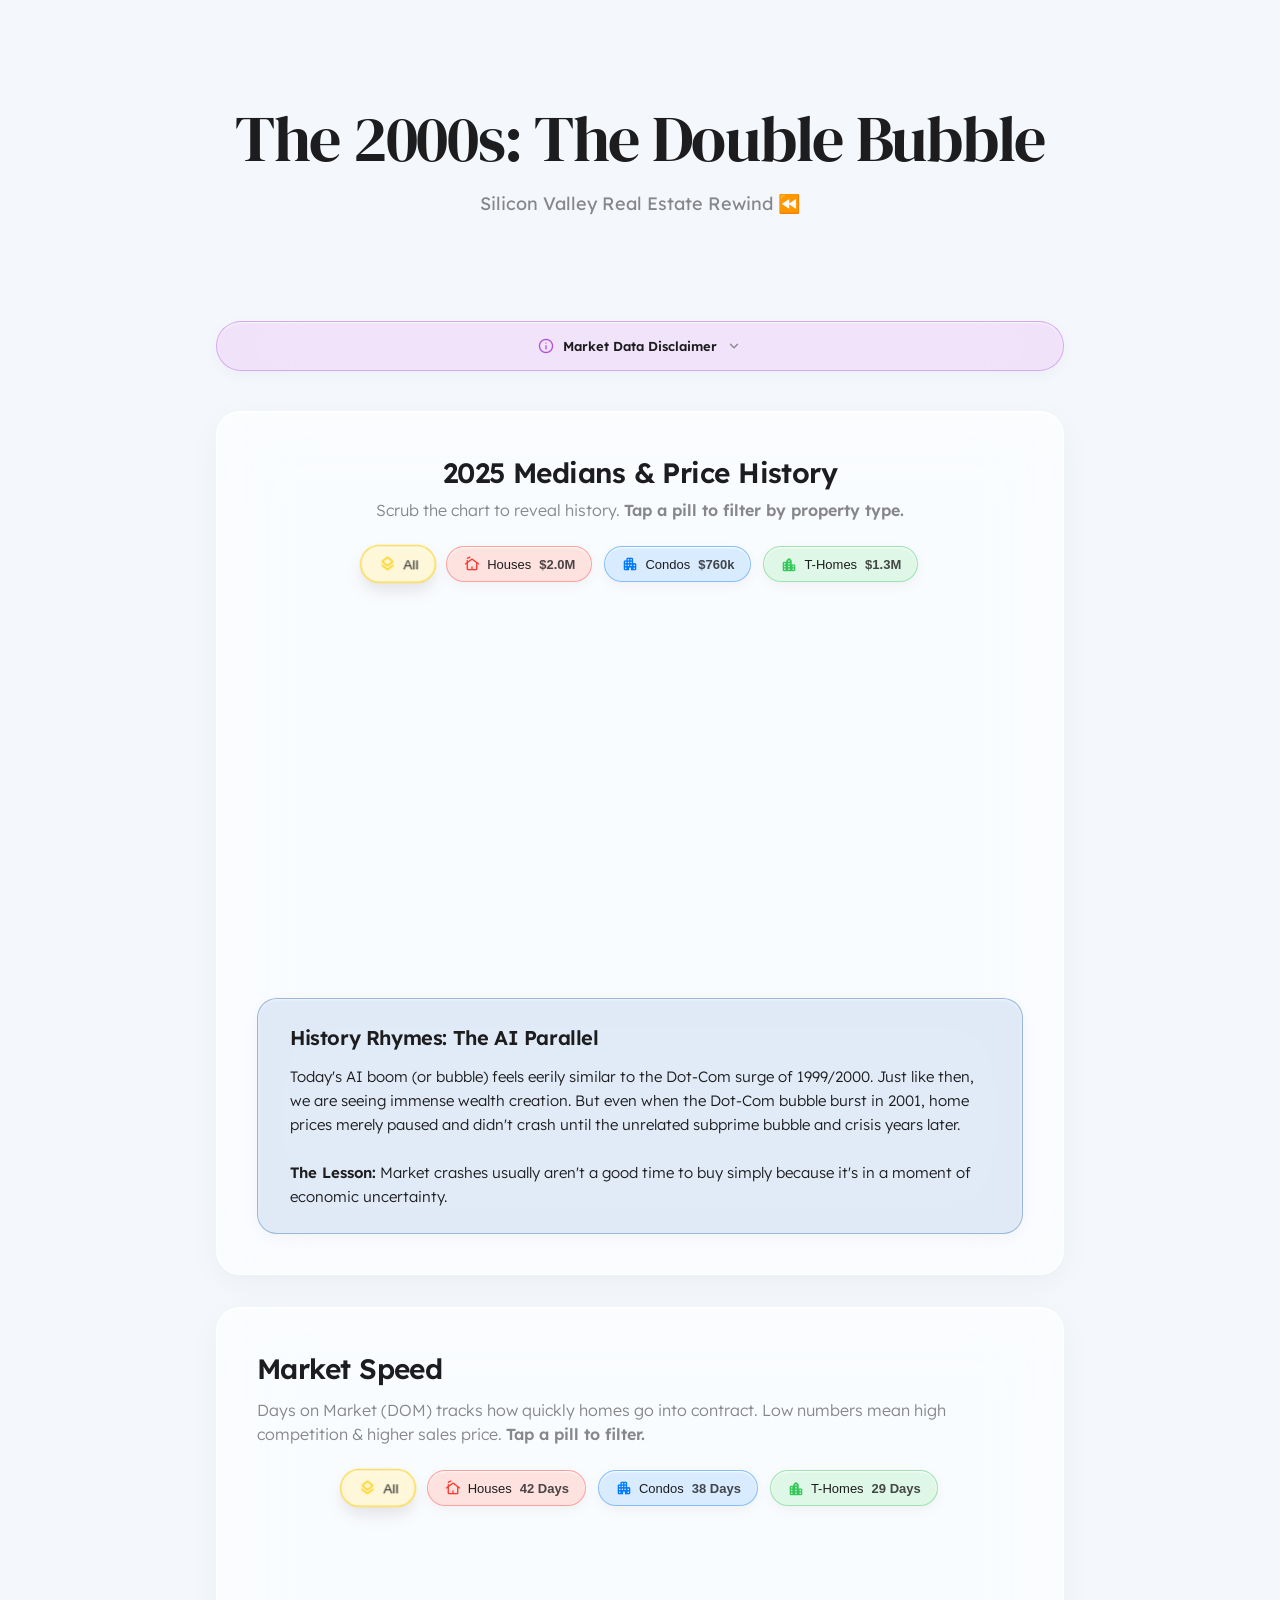
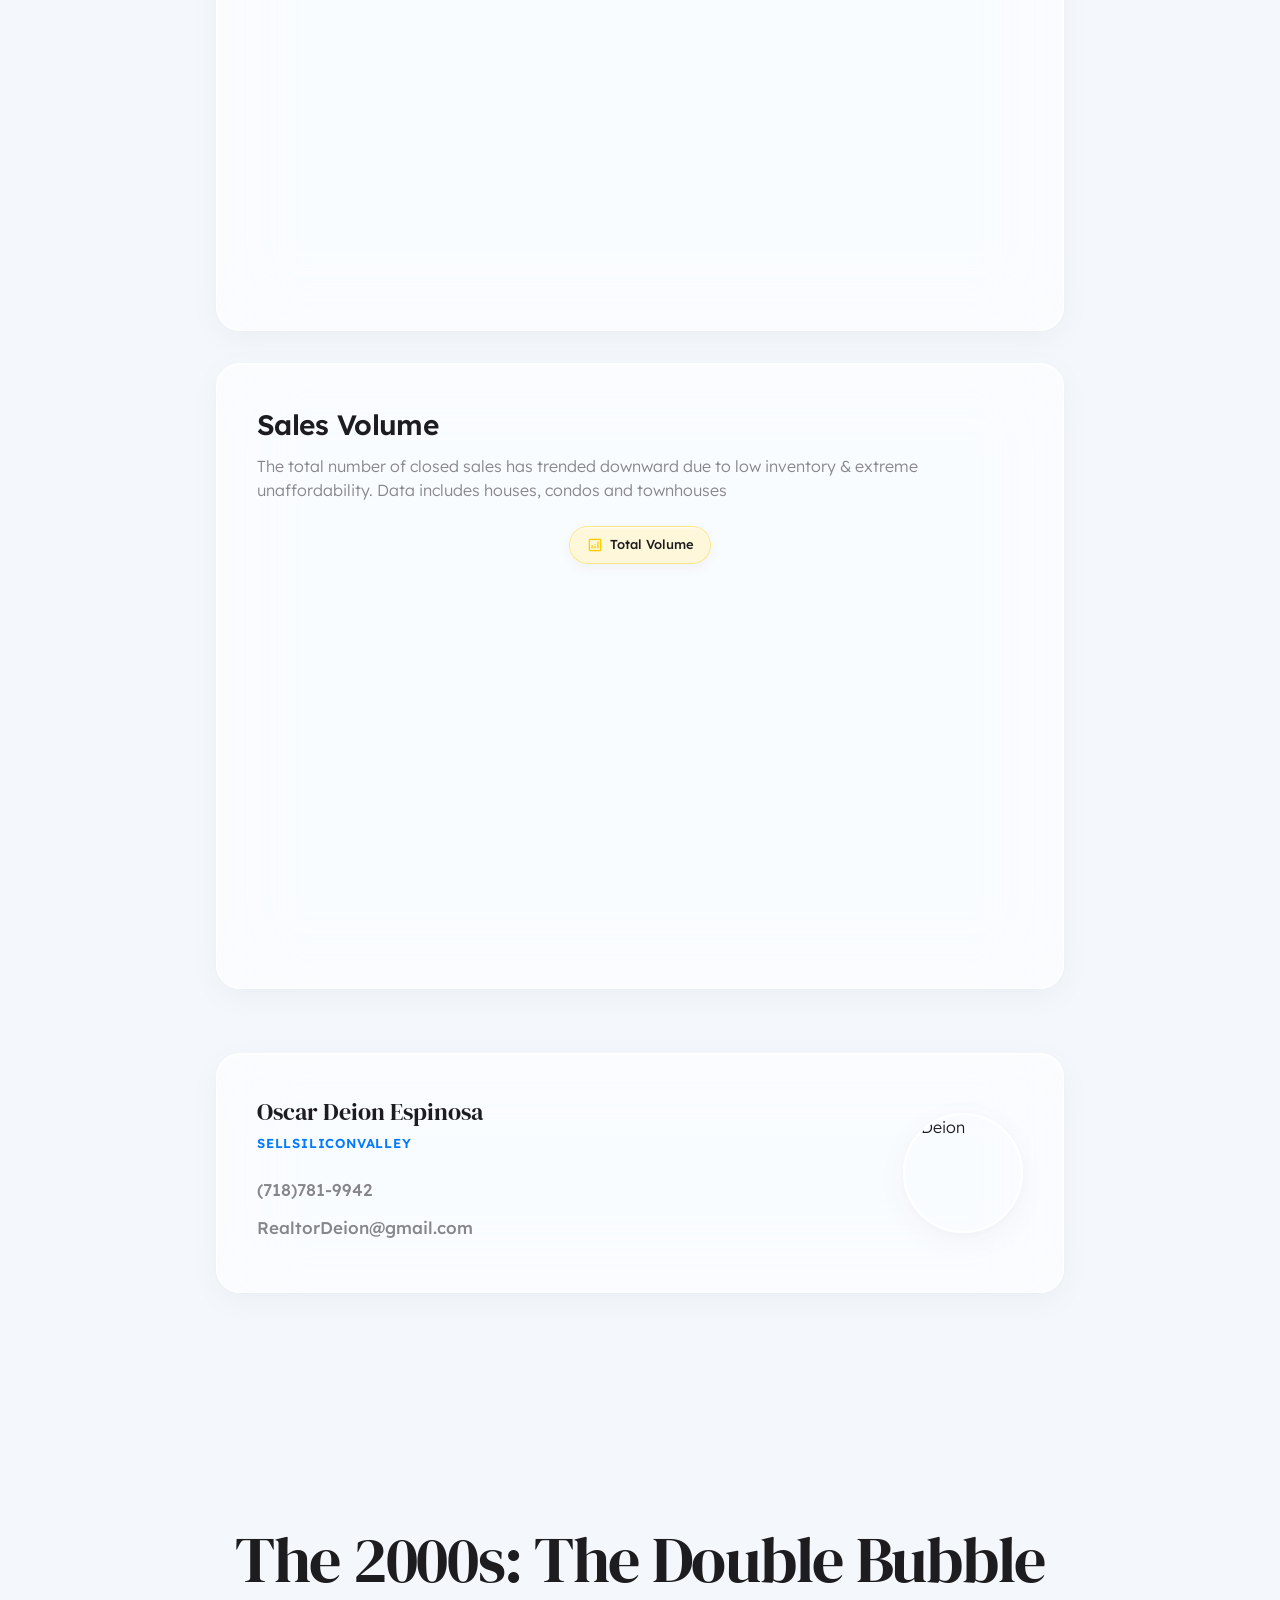
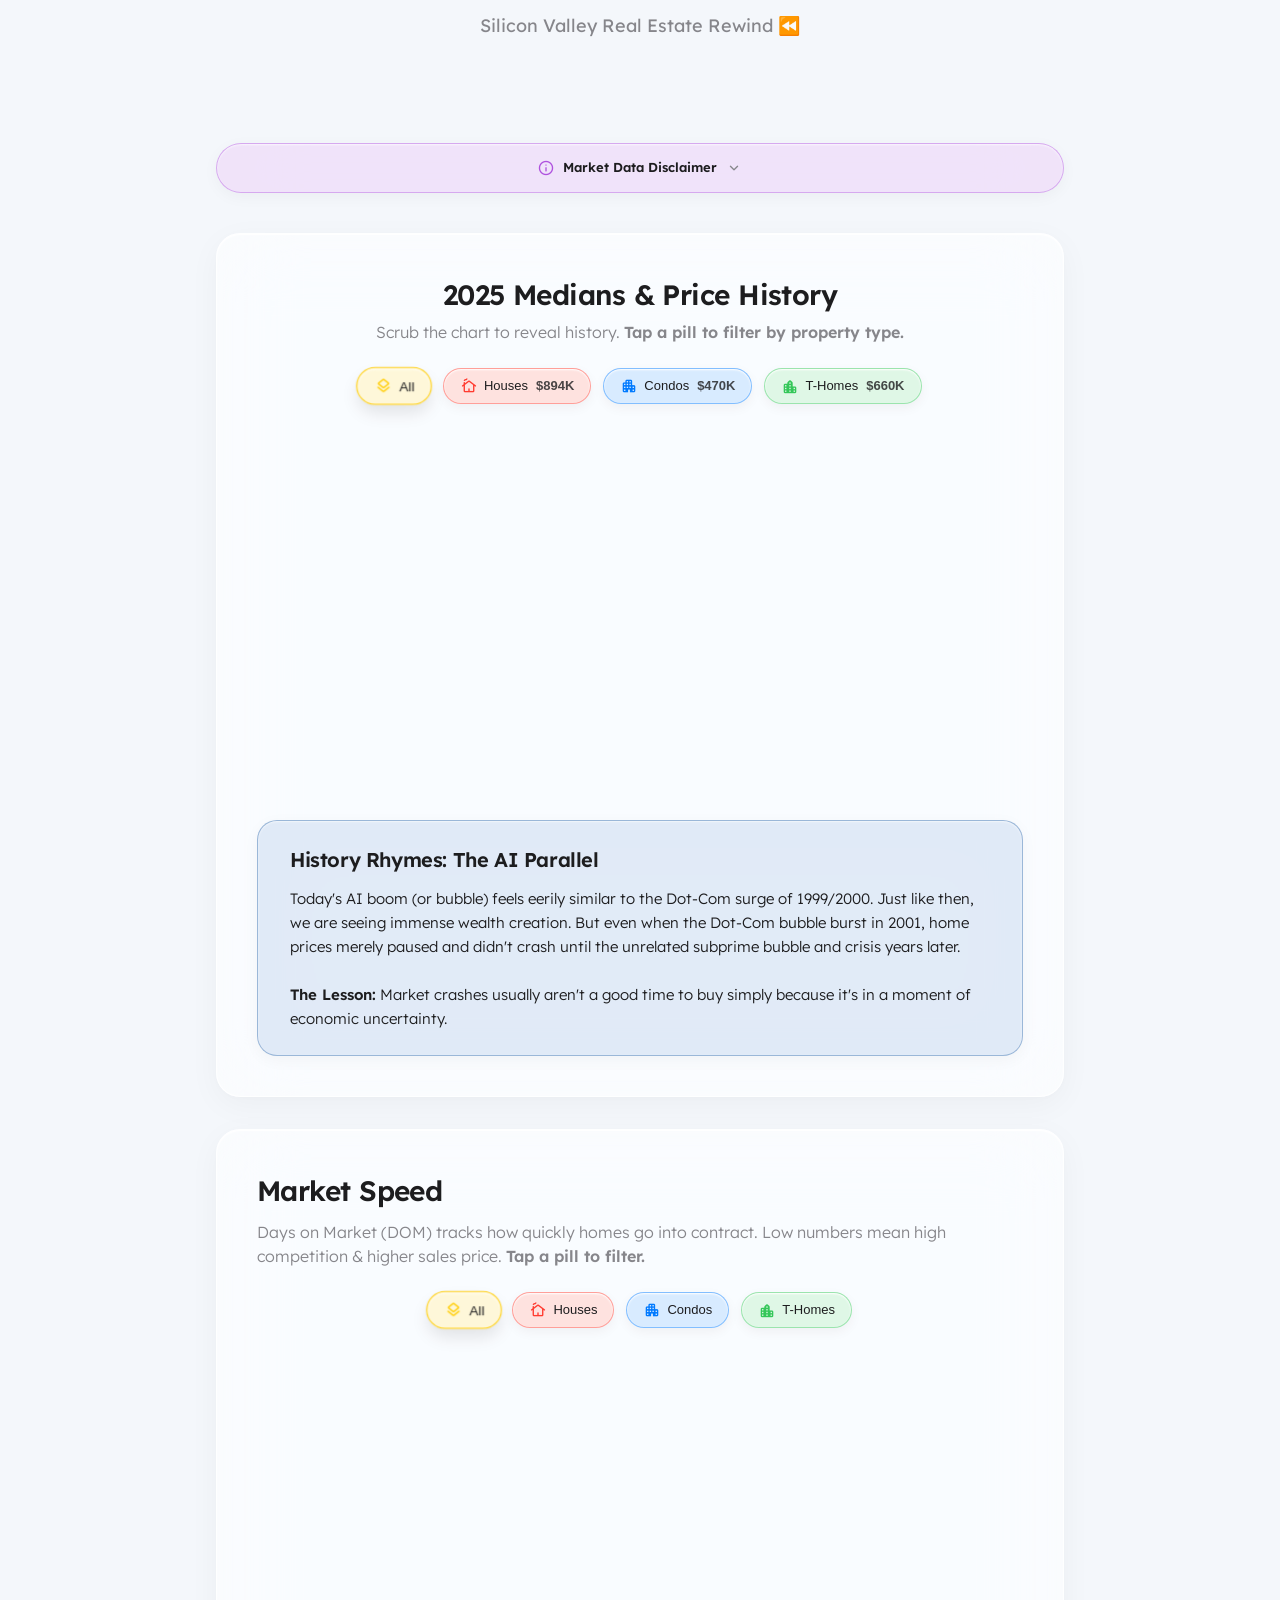
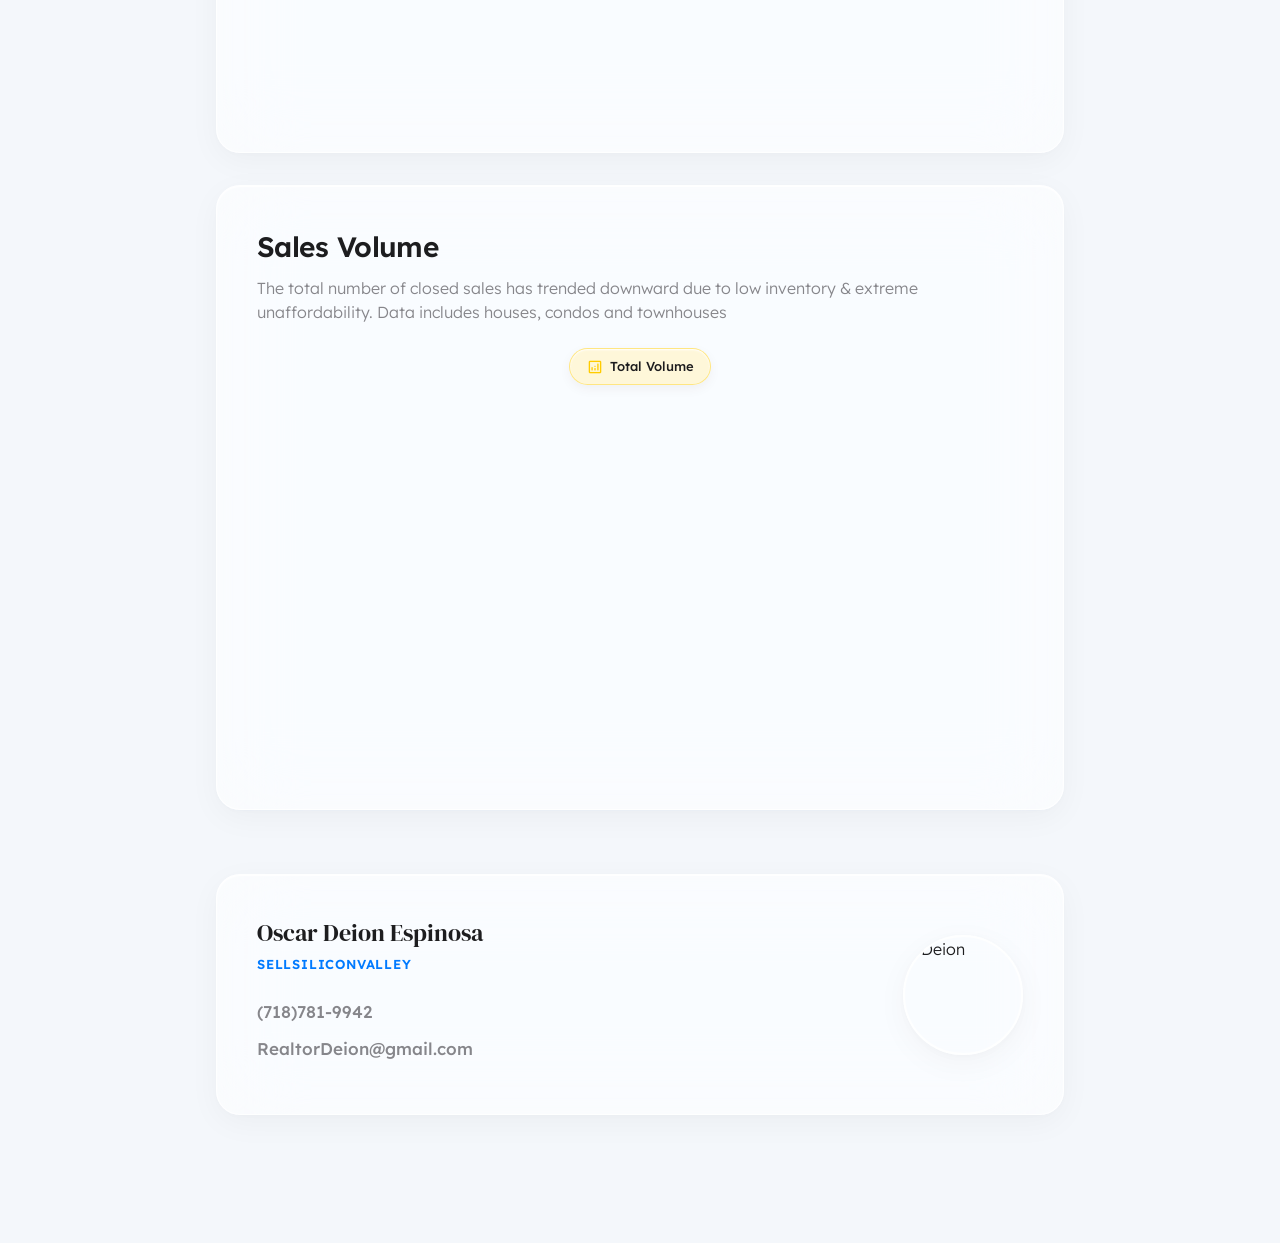
==== 2000s.html @ c7ee74ad "Update DOM chart filters with days on market" ====
<!DOCTYPE html>
<html lang="en">
<head>
  <meta charset="UTF-8">
  <meta name="viewport" content="width=device-width, initial-scale=1.0">
  <title>Real Estate Market Report</title>
  
  <link rel="preconnect" href="https://fonts.googleapis.com">
  <link rel="preconnect" href="https://fonts.gstatic.com" crossorigin>
  <link rel="dns-prefetch" href="https://fonts.googleapis.com">
  <link rel="preload" href="style.css" as="style">
  <link rel="preload" href="https://fonts.googleapis.com/css2?family=Material+Symbols+Rounded:opsz,wght,FILL,GRAD@24,400,0,0" as="style">
  <link rel="stylesheet" href="https://fonts.googleapis.com/css2?family=Material+Symbols+Rounded:opsz,wght,FILL,GRAD@24,400,0,0" />
  <link rel="stylesheet" href="style.css">
</head>
<body>

  <div id="market-report-main">
    <div class="report-container">
      
      <header class="hero">
          <h1>The 2000s: The Double Bubble</h1>
          <p>Silicon Valley Real Estate Rewind ⏪</p>
      </header>
      <!-- COLLAPSIBLE DISCLAIMER PILL (Apple Purple) -->
      <div class="disclaimer-container">
          <details class="disclaimer-dropdown glass-inner">
              <summary>
                  <span class="material-symbols-rounded pill-icon">info</span>
                  Market Data Disclaimer
                  <span class="material-symbols-rounded dropdown-icon">expand_more</span>
              </summary>
              <div class="disclaimer-content">
              Source: MLSListings. Information is deemed reliable but not guaranteed. Data discrepancies may occur, and pending properties may influence final figures. Market area includes: Atherton, Campbell, Cupertino, East Palo Alto, Los Altos, Los Gatos, Menlo Park, Mountain View, Palo Alto, Redwood City, San Jose, Santa Clara, and Sunnyvale.    
              <br>
              <br>Median ≠ Average ≠ Mode. Outliers exist. Obviously.
              </div>
          </details>
      </div>
<!-- PRICE CHART SECTION -->
      <section id="prices" class="glass chart-section">
          <div style="text-align: center; margin-bottom: 1.5rem;">
              <h2 style="margin-bottom: 0.25rem;">2025 Medians & Price History</h2>
              <p class="chart-desc" style="margin: 0 auto;">Scrub the chart to reveal history. <strong>Tap a pill to filter by property type.</strong></p>
          </div>
          
          <!-- Price Chart Filters -->
          <div class="legend-row filter-row">
              <button class="filter-pill glass-inner all-pill active" onclick="setFilter('price', 'All', this)">
                  <span class="material-symbols-rounded pill-icon icon-yellow">layers</span> All
              </button>
              <button class="filter-pill glass-inner house-pill" onclick="setFilter('price', 'Houses', this)">
                  <span class="material-symbols-rounded pill-icon icon-red">cottage</span> Houses <span class="pill-price">$2.0M</span>
              </button>
              <button class="filter-pill glass-inner condo-pill" onclick="setFilter('price', 'Condos', this)">
                  <span class="material-symbols-rounded pill-icon icon-blue">apartment</span> Condos <span class="pill-price">$760k</span>
              </button>
              <button class="filter-pill glass-inner town-pill" onclick="setFilter('price', 'Townhomes', this)">
                  <span class="material-symbols-rounded pill-icon icon-green">location_city</span> T-Homes <span class="pill-price">$1.3M</span>
              </button>
          </div>
          
          <div id="price_chart" class="chart-canvas"></div>
          
          <div id="dynamic-insight" class="insight-block glass-inner">
             <h3 id="insight-title">History Rhymes: The AI Parallel</h3>
             <p id="insight-text">
               Today's AI boom (or bubble) feels eerily similar to the Dot-Com surge of 1999/2000. Just like then, we are seeing immense wealth creation. But even when the Dot-Com bubble burst in 2001, home prices merely paused and didn't crash until the unrelated subprime bubble and crisis years later.
               <br><br>
               <strong>The Lesson:</strong> Market crashes usually aren't a good time to buy simply because it's in a moment of economic uncertainty.
             </p>
          </div>
      </section>

      <!-- SPEED CHART SECTION -->
      <section id="speed" class="glass chart-section">
          <h2>Market Speed</h2>
          <p class="chart-desc">Days on Market (DOM) tracks how quickly homes go into contract. Low numbers mean high competition & higher sales price. <strong>Tap a pill to filter.</strong></p>
          
         <!-- DOM Chart Filters -->
          <div class="legend-row filter-row">
              <button class="filter-pill glass-inner all-pill active" onclick="setFilter('dom', 'All', this)">
                  <span class="material-symbols-rounded pill-icon icon-yellow">layers</span> All
              </button>
              <button class="filter-pill glass-inner house-pill" onclick="setFilter('dom', 'Houses', this)">
                  <span class="material-symbols-rounded pill-icon icon-red">cottage</span> Houses <span class="pill-price">42 Days</span>
              </button>
              <button class="filter-pill glass-inner condo-pill" onclick="setFilter('dom', 'Condos', this)">
                  <span class="material-symbols-rounded pill-icon icon-blue">apartment</span> Condos <span class="pill-price">38 Days</span>
              </button>
              <button class="filter-pill glass-inner town-pill" onclick="setFilter('dom', 'Townhomes', this)">
                  <span class="material-symbols-rounded pill-icon icon-green">location_city</span> T-Homes <span class="pill-price">29 Days</span>
              </button>
          </div>
          
          <div id="dom_chart" class="chart-canvas"></div>
      </section>

      <!-- VOLUME CHART SECTION -->
      <section id="volume" class="glass chart-section">
          <h2>Sales Volume</h2>
          <p class="chart-desc">The total number of closed sales has trended downward due to low inventory & extreme unaffordability. Data includes houses, condos and townhouses</p>
          
          <div class="legend-row">
              <!-- Added volume-pill class to catch the yellow tint styling -->
              <div class="legend-pill glass-inner volume-pill"><span class="material-symbols-rounded pill-icon icon-yellow">analytics</span> Total Volume</div>
          </div>
          
          <div id="volume_chart" class="chart-canvas"></div>
      </section>
      
      <!-- CONTACT SECTION -->
      <div id="contact" class="glass sig-block">
          <div class="sig-info">
              <h3>Oscar Deion Espinosa</h3>
              <div class="sig-role">SellSiliconValley</div>
              <div class="sig-links">
                  <a href="tel:iPhone">(718)781-9942</a>
                  <a href="mailto:Realtordeion@gmail.com">RealtorDeion@gmail.com</a>
              </div>
          </div>
          <img src="https://i.imgur.com/PQ1MQKl.png" class="sig-img" alt="Deion" width="120" height="120">
      </div>

    </div>
  </div> 

 <!DOCTYPE html>
<html lang="en">
<head>
  <meta charset="UTF-8">
  <meta name="viewport" content="width=device-width, initial-scale=1.0">
  <title>Real Estate Market Report</title>
  
  <link rel="preconnect" href="https://fonts.googleapis.com">
  <link rel="preconnect" href="https://fonts.gstatic.com" crossorigin>
  <link rel="dns-prefetch" href="https://fonts.googleapis.com">
  <link rel="preload" href="style.css" as="style">
  <link rel="preload" href="https://fonts.googleapis.com/css2?family=Material+Symbols+Rounded:opsz,wght,FILL,GRAD@24,400,0,0" as="style">
  <link rel="stylesheet" href="https://fonts.googleapis.com/css2?family=Material+Symbols+Rounded:opsz,wght,FILL,GRAD@24,400,0,0" />
  <link rel="stylesheet" href="style.css">
</head>
<body>

  <div id="market-report-main">
    <div class="report-container">
      
      <header class="hero">
          <h1>The 2000s: The Double Bubble</h1>
          <p>Silicon Valley Real Estate Rewind ⏪</p>
      </header>
      <!-- COLLAPSIBLE DISCLAIMER PILL (Apple Purple) -->
      <div class="disclaimer-container">
          <details class="disclaimer-dropdown glass-inner">
              <summary>
                  <span class="material-symbols-rounded pill-icon">info</span>
                  Market Data Disclaimer
                  <span class="material-symbols-rounded dropdown-icon">expand_more</span>
              </summary>
              <div class="disclaimer-content">
              Source: MLSListings. Information is deemed reliable but not guaranteed. Data discrepancies may occur, and pending properties may influence final figures. Market area includes: Atherton, Campbell, Cupertino, East Palo Alto, Los Altos, Los Gatos, Menlo Park, Mountain View, Palo Alto, Redwood City, San Jose, Santa Clara, and Sunnyvale.    
              <br>
              <br>Median ≠ Average ≠ Mode. Outliers exist. Obviously.
              </div>
          </details>
      </div>
<!-- PRICE CHART SECTION -->
      <section id="prices" class="glass chart-section">
          <div style="text-align: center; margin-bottom: 1.5rem;">
              <h2 style="margin-bottom: 0.25rem;">2025 Medians & Price History</h2>
              <p class="chart-desc" style="margin: 0 auto;">Scrub the chart to reveal history. <strong>Tap a pill to filter by property type.</strong></p>
          </div>
          
          <!-- Price Chart Filters -->
          <div class="legend-row filter-row">
              <button class="filter-pill glass-inner all-pill active" onclick="setFilter('price', 'All', this)">
                  <span class="material-symbols-rounded pill-icon icon-yellow">layers</span> All
              </button>
              <button class="filter-pill glass-inner house-pill" onclick="setFilter('price', 'Houses', this)">
                  <span class="material-symbols-rounded pill-icon icon-red">cottage</span> Houses <span class="pill-price">$894K</span>
              </button>
              <button class="filter-pill glass-inner condo-pill" onclick="setFilter('price', 'Condos', this)">
                  <span class="material-symbols-rounded pill-icon icon-blue">apartment</span> Condos <span class="pill-price">$470K</span>
              </button>
              <button class="filter-pill glass-inner town-pill" onclick="setFilter('price', 'Townhomes', this)">
                  <span class="material-symbols-rounded pill-icon icon-green">location_city</span> T-Homes <span class="pill-price">$660K</span>
              </button>
          </div>
          
          <div id="price_chart" class="chart-canvas"></div>
          
          <div id="dynamic-insight" class="insight-block glass-inner">
             <h3 id="insight-title">History Rhymes: The AI Parallel</h3>
             <p id="insight-text">
               Today's AI boom (or bubble) feels eerily similar to the Dot-Com surge of 1999/2000. Just like then, we are seeing immense wealth creation. But even when the Dot-Com bubble burst in 2001, home prices merely paused and didn't crash until the unrelated subprime bubble and crisis years later.
               <br><br>
               <strong>The Lesson:</strong> Market crashes usually aren't a good time to buy simply because it's in a moment of economic uncertainty.
             </p>
          </div>
      </section>

      <!-- SPEED CHART SECTION -->
      <section id="speed" class="glass chart-section">
          <h2>Market Speed</h2>
          <p class="chart-desc">Days on Market (DOM) tracks how quickly homes go into contract. Low numbers mean high competition & higher sales price. <strong>Tap a pill to filter.</strong></p>
          
          <!-- NEW: DOM Chart Filters -->
          <div class="legend-row filter-row">
              <button class="filter-pill glass-inner all-pill active" onclick="setFilter('dom', 'All', this)">
                  <span class="material-symbols-rounded pill-icon icon-yellow">layers</span> All
              </button>
              <button class="filter-pill glass-inner house-pill" onclick="setFilter('dom', 'Houses', this)">
                  <span class="material-symbols-rounded pill-icon icon-red">cottage</span> Houses
              </button>
              <button class="filter-pill glass-inner condo-pill" onclick="setFilter('dom', 'Condos', this)">
                  <span class="material-symbols-rounded pill-icon icon-blue">apartment</span> Condos
              </button>
              <button class="filter-pill glass-inner town-pill" onclick="setFilter('dom', 'Townhomes', this)">
                  <span class="material-symbols-rounded pill-icon icon-green">location_city</span> T-Homes
              </button>
          </div>
          
          <div id="dom_chart" class="chart-canvas"></div>
      </section>

      <!-- VOLUME CHART SECTION -->
      <section id="volume" class="glass chart-section">
          <h2>Sales Volume</h2>
          <p class="chart-desc">The total number of closed sales has trended downward due to low inventory & extreme unaffordability. Data includes houses, condos and townhouses</p>
          
          <div class="legend-row">
              <!-- Added volume-pill class to catch the yellow tint styling -->
              <div class="legend-pill glass-inner volume-pill"><span class="material-symbols-rounded pill-icon icon-yellow">analytics</span> Total Volume</div>
          </div>
          
          <div id="volume_chart" class="chart-canvas"></div>
      </section>
      
      <!-- CONTACT SECTION -->
      <div id="contact" class="glass sig-block">
          <div class="sig-info">
              <h3>Oscar Deion Espinosa</h3>
              <div class="sig-role">SellSiliconValley</div>
              <div class="sig-links">
                  <a href="tel:iPhone">(718)781-9942</a>
                  <a href="mailto:Realtordeion@gmail.com">RealtorDeion@gmail.com</a>
              </div>
          </div>
          <img src="https://i.imgur.com/PQ1MQKl.png" class="sig-img" alt="Deion" width="120" height="120">
      </div>

    </div>
  </div> 

  <script type="text/javascript" src="https://www.gstatic.com/charts/loader.js"></script>
  <script src="script.js"></script>
  <!-- Data Interceptor: Filters for 2000-2009 before the chart draws -->
  <script>
      if (typeof decadeData !== 'undefined') {
          decadeData = decadeData.filter(row => {
              const year = row[0].getFullYear();
              return year >= 2000 && year <= 2009;
          });
      }
  </script>
  <script src="//instant.page/5.2.0" type="module" crossorigin="anonymous"></script>
</body>
</html>
---- style.css ----
@import url('https://fonts.googleapis.com/css2?family=DM+Serif+Display&family=Lexend:wght@300;400;500;600;700&display=swap');

/* ============================================================== */
/* --- HIG LIQUID GLASS ENGINE (Unified Variables) --- */
/* ============================================================== */

:root {
  /* Official Apple System Colors (Semantic) */
  --c-houses:    #FF3B30; 
  --c-condos:    #007AFF; 
  --c-townhomes: #34C759; 
  --c-volume:    #FFCC00; 
  --c-purple:    #AF52DE; 

  /* Official Apple System Colors (Base) */
  --a-blue:   #007AFF;      
  --a-purple: #AF52DE;    
  --a-teal:   #30B0C7;      
  --a-green:  #34C759;
  --a-red:    #FF3B30;

  /* Global Defaults */
  --page-bg: #F4F7FB; 
  --text-main: #1D1D1F; 
  --text-sub: #86868B;  
  
  /* Status Colors */
  --status-pos: #34C759; 
  --status-neg: #FF3B30; 
  
  /* Apple-Style Glass Properties */
  --blur-amt: blur(40px) saturate(200%); 
  --line-color: rgba(0, 0, 0, 0.08);
  --segmented-bg: rgba(118, 118, 128, 0.12); 

  /* Layer 1: BASE GLASS (Cards, Containers) */
  --glass-panel: rgba(255, 255, 255, 0.6);
  --glass-border: rgba(255, 255, 255, 0.8);
  --glass-highlight: inset 0 1px 1px rgba(255, 255, 255, 1);
  --glass-shadow: 0 8px 32px rgba(0, 0, 0, 0.04), 0 2px 8px rgba(0,0,0,0.02);

  /* Layer 2: INNER GLASS (Pills, Toggles, Overlays) */
  --glass-inner: rgba(255, 255, 255, 0.7);
  --glass-inner-border: rgba(255, 255, 255, 1);
  --glass-inner-highlight: inset 0 1px 2px rgba(255, 255, 255, 1);
  --glass-inner-shadow: 0 4px 12px rgba(0, 0, 0, 0.05);

  /* Dock / UI Specific */
  --glass-nav: rgba(255, 255, 255, 0.45);
  --glass-nav-border: rgba(255, 255, 255, 0.6);
  --primary-accent: var(--text-main);
  --secondary-accent: var(--a-blue); 
  --accent-text: #FFFFFF;
}

/* --- DARK MODE OVERRIDES (HIG Dark) --- */
body.dark-mode {
  --page-bg: #000000; 
  --text-main: #F5F5F7;
  --text-sub: #A1A1A6; 
  --line-color: rgba(255, 255, 255, 0.15);
  --segmented-bg: rgba(118, 118, 128, 0.24); 
  
  /* Semantic (Dark) */
  --c-houses:    #FF453A; 
  --c-condos:    #0A84FF; 
  --c-townhomes: #32D74B; 
  --c-volume:    #FFD60A; 
  --c-purple:    #BF5AF2; 
  
  --status-pos: #32D74B; 
  --status-neg: #FF453A; 

  /* Layer 1 (Dark) */
  --glass-panel: rgba(30, 30, 32, 0.65); 
  --glass-border: rgba(255, 255, 255, 0.1);
  --glass-highlight: inset 0 1px 1px rgba(255, 255, 255, 0.15);
  --glass-shadow: 0 16px 40px rgba(0, 0, 0, 0.5); 
  
  /* Layer 2 (Dark) */
  --glass-inner: rgba(50, 50, 55, 0.6);
  --glass-inner-border: rgba(255, 255, 255, 0.15);
  --glass-inner-highlight: inset 0 1px 1px rgba(255, 255, 255, 0.2);
  --glass-inner-shadow: 0 8px 24px rgba(0, 0, 0, 0.8);

  /* Dock (Dark) */
  --glass-nav: rgba(28, 28, 30, 0.45);
}

/* ============================================================== */
/* --- GLOBAL RESETS & TYPOGRAPHY --- */
/* ============================================================== */

html { scroll-behavior: smooth; }
* { box-sizing: border-box; margin: 0; padding: 0; }

body {
  font-family: 'Lexend', -apple-system, BlinkMacSystemFont, "SF Pro Display", "Segoe UI", Roboto, sans-serif;
  background-color: var(--page-bg) !important;
  color: var(--text-main);
  line-height: 1.5;
  font-size: 1rem;
  font-weight: 300;
  transition: background-color 0.4s cubic-bezier(0.25, 1, 0.5, 1), color 0.4s ease;
  -webkit-font-smoothing: antialiased;
  -moz-osx-font-smoothing: grayscale;
  overflow-x: hidden;
  position: relative;
}

h1, h2, h3 { font-family: 'DM Serif Display', serif; font-weight: 400; margin-top: 0; }
h2 { font-family: 'Lexend', sans-serif; font-weight: 600; letter-spacing: -0.02em; }
strong, b { font-weight: 600; }

/* ============================================================== */
/* --- CONTAINERS & LAYOUTS --- */
/* ============================================================== */

.app-wrapper { width: 100%; max-width: 70rem; margin: 0 auto; padding: 2.5rem 1.25rem 4rem; }
.report-container { width: 100%; max-width: 56rem; margin: 0 auto; padding: 4rem 1.5rem 8rem; }

.flex-grid { display: flex; flex-wrap: wrap; gap: 1.25rem; margin-bottom: 3rem; align-items: stretch; }
.grid-cards { display: grid; grid-template-columns: repeat(auto-fit, minmax(280px, 1fr)); gap: 20px; margin-bottom: 40px; }
.stats-grid { display: grid; grid-template-columns: repeat(auto-fit, minmax(240px, 1fr)); gap: 20px; margin-bottom: 48px; }
.forecast-grid { display: grid; grid-template-columns: repeat(auto-fit, minmax(250px, 1fr)); gap: 20px; margin-bottom: 40px; }

/* ============================================================== */
/* --- LIQUID GLASS ENGINES --- */
/* ============================================================== */

.glass {
  background: var(--glass-panel);
  backdrop-filter: var(--blur-amt); -webkit-backdrop-filter: var(--blur-amt);
  border: 1px solid var(--glass-border);
  box-shadow: var(--glass-shadow), var(--glass-highlight);
  border-radius: 1.5rem; 
  transition: all 0.4s cubic-bezier(0.25, 1, 0.5, 1);
}

.glass-inner {
  background: var(--glass-inner);
  backdrop-filter: var(--blur-amt); -webkit-backdrop-filter: var(--blur-amt);
  border: 1px solid var(--glass-inner-border);
  box-shadow: var(--glass-inner-shadow), var(--glass-inner-highlight);
  border-radius: 1.25rem; 
}

/* ============================================================== */
/* --- HERO SECTION --- */
/* ============================================================== */

.hero { text-align: center; margin-bottom: 4rem; padding: 2.5rem 0; position: relative; display: flex; flex-direction: column; align-items: center; }
.subtitle { font-family: 'Lexend', sans-serif; font-size: 0.875rem; font-weight: 700; text-transform: uppercase; letter-spacing: 1px; color: var(--text-sub); margin-bottom: 0.5rem; }
.hero h1 { font-size: clamp(2rem, 6vw, 4rem); color: var(--text-main); margin: 0 0 1rem; letter-spacing: -0.02em; line-height: 1.1; }
.hero p { font-size: 1.125rem; font-weight: 400; color: var(--text-sub); max-width: 600px; margin: 0 auto; }

/* ============================================================== */
/* --- CARDS & STAT BOXES --- */
/* ============================================================== */

.stat-box, .card-small {
  flex: 1 1 calc(33.333% - 1.25rem); min-width: 240px; 
  padding: 1.75rem; display: flex; flex-direction: column; justify-content: space-between;
  text-align: left;
}
.stat-box { text-align: center; }

.stat-label, .card-label { font-size: 0.75rem; font-weight: 600; text-transform: uppercase; letter-spacing: 0.05rem; color: var(--text-sub); margin-bottom: 0.5rem; }
.card-label { color: var(--text-main); }
.stat-val { font-size: 2.5rem; font-weight: 300; letter-spacing: -0.05rem; color: var(--text-main); line-height: 1; margin: 0.5rem 0; }

.stat-delta { 
  font-size: 0.8125rem; font-weight: 600; margin-top: 0.75rem; display: inline-flex; align-items: center; justify-content: center; gap: 0.25rem; padding: 0.375rem 1rem; border-radius: 999px;
}
.pos { color: var(--status-pos); background: color-mix(in srgb, var(--status-pos) 15%, transparent); border: 1px solid color-mix(in srgb, var(--status-pos) 30%, transparent); }
.neg { color: var(--status-neg); background: color-mix(in srgb, var(--status-neg) 15%, transparent); border: 1px solid color-mix(in srgb, var(--status-neg) 30%, transparent); }

.card-small h3 { font-family: 'Lexend', sans-serif; font-size: 1.25rem; font-weight: 600; margin: 0.5rem 0 0.75rem; line-height: 1.2; letter-spacing: -0.02em; }
.card-small p { font-size: 0.9375rem; color: var(--text-sub); margin: 0; line-height: 1.5; }

/* ============================================================== */
/* --- REPORT COMPONENTS & CHARTS --- */
/* ============================================================== */

.chart-section { padding: 2.5rem; margin-bottom: 2rem; }
.chart-section h2, .section-title { font-size: 1.75rem; margin: 0 0 0.5rem; }
.section-title { margin-left: 0.75rem; margin-bottom: 1.5rem; }
.chart-desc { color: var(--text-sub); margin-bottom: 1.5rem; font-size: 1rem; max-width: 90%; }
.chart-canvas { width: 100%; height: 22.5rem; }

/* ============================================================== */
/* --- LEGEND & FILTER PILLS (Liquid Glass Composites) --- */
/* ============================================================== */

.legend-row, .filter-row { 
  display: flex; gap: 0.75rem; margin-bottom: 1.5rem; flex-wrap: wrap; justify-content: center; 
}

.legend-pill, .filter-pill { 
  display: flex; align-items: center; gap: 0.375rem; 
  font-size: 0.8125rem; font-weight: 500; 
  padding: 0.5rem 1rem; border-radius: 999px; 
  color: var(--text-main); 
}
.filter-pill { cursor: pointer; transition: all 0.3s cubic-bezier(0.25, 1, 0.5, 1); }
.pill-price { font-weight: 700; opacity: 0.8; margin-left: 0.125rem; }

/* Icons & Dots */
.pill-icon { font-size: 1.125rem !important; }
.icon-red    { color: var(--c-houses); }
.icon-blue   { color: var(--c-condos); }
.icon-green  { color: var(--c-townhomes); }
.icon-yellow { color: var(--c-volume); }

.dot { width: 10px; height: 10px; border-radius: 50%; }
.dot.blue { background: var(--a-blue); }
.dot.purple { background: var(--a-purple); }
.dot.teal { background: var(--a-teal); }

/* Tinted Backgrounds for Pills */
.filter-pill.house-pill, .legend-pill.house-pill { 
  background: color-mix(in srgb, var(--c-houses) 15%, var(--glass-inner)) !important; 
  border-color: color-mix(in srgb, var(--c-houses) 40%, transparent) !important; 
}
.filter-pill.condo-pill, .legend-pill.condo-pill { 
  background: color-mix(in srgb, var(--c-condos) 15%, var(--glass-inner)) !important; 
  border-color: color-mix(in srgb, var(--c-condos) 40%, transparent) !important; 
}
.filter-pill.town-pill, .legend-pill.town-pill  { 
  background: color-mix(in srgb, var(--c-townhomes) 15%, var(--glass-inner)) !important; 
  border-color: color-mix(in srgb, var(--c-townhomes) 40%, transparent) !important; 
}
.filter-pill.all-pill, .legend-pill.volume-pill   { 
  background: color-mix(in srgb, var(--c-volume) 15%, var(--glass-inner)) !important; 
  border-color: color-mix(in srgb, var(--c-volume) 40%, transparent) !important; 
}

/* Active Filter States */
.filter-pill.active { transform: scale(1.05); box-shadow: 0 8px 16px rgba(0,0,0,0.1), var(--glass-inner-highlight); }
.filter-pill.house-pill.active { border-color: var(--c-houses) !important; }
.filter-pill.condo-pill.active { border-color: var(--c-condos) !important; }
.filter-pill.town-pill.active  { border-color: var(--c-townhomes) !important; }
.filter-pill.all-pill.active   { border-color: var(--c-volume) !important; }
.filter-pill.passive { opacity: 0.4; filter: grayscale(80%); transform: scale(0.95); box-shadow: none; }

/* ============================================================== */
/* --- INSIGHT BLOCKS (Icy Glass-on-Glass) --- */
/* ============================================================== */

.insight-block, .insight-box { 
  border-radius: 1.25rem; 
  padding: 1.5rem 2rem; 
  margin-top: 2rem; 
  position: relative;
  background: color-mix(in srgb, #B7CCEA 40%, transparent) !important;
  backdrop-filter: var(--blur-amt); -webkit-backdrop-filter: var(--blur-amt);
  border: 1px solid color-mix(in srgb, #5683BA 50%, transparent) !important;
  box-shadow: 0 4px 16px rgba(0, 0, 0, 0.04), inset 0 1px 2px rgba(255, 255, 255, 0.6) !important;
}

body.dark-mode .insight-block, body.dark-mode .insight-box {
  background: color-mix(in srgb, #B7CCEA 12%, transparent) !important;
  border: 1px solid color-mix(in srgb, #5683BA 40%, transparent) !important;
  box-shadow: 0 8px 24px rgba(0, 0, 0, 0.4), inset 0 1px 1px rgba(255, 255, 255, 0.15) !important;
}

.insight-block h3 { margin-bottom: 0.75rem; font-size: 1.25rem; color: var(--text-main); font-weight: 600; font-family: 'Lexend', sans-serif; letter-spacing: -0.02em; }
.insight-block p, .insight-box { font-size: 0.9375rem; color: var(--text-main); line-height: 1.6; margin: 0; }
.insight-box { border-left: 4px solid var(--a-blue); padding: 16px 20px; border-radius: 16px; margin-top: 0; }

/* ============================================================== */
/* --- NATIVE HIG SEGMENTED CONTROL (Strategy Toggles) --- */
/* ============================================================== */

.strategy-container { padding: 3rem 2.5rem; text-align: center; margin-bottom: 2.5rem; }
.ios-toggle { 
  display: inline-flex; background: var(--segmented-bg); padding: 0.25rem; 
  border-radius: 1rem !important; position: relative; margin-bottom: 2.5rem; z-index: 1;
}
.ios-toggle::before {
  content: ''; position: absolute; top: 0.25rem; bottom: 0.25rem; left: 0.25rem;
  width: calc(50% - 0.25rem); background: var(--glass-panel); backdrop-filter: var(--blur-amt); -webkit-backdrop-filter: var(--blur-amt);
  border: 1px solid var(--glass-border); box-shadow: var(--glass-inner-shadow), var(--glass-inner-highlight); border-radius: 0.75rem;
  transition: transform 0.4s cubic-bezier(0.25, 1, 0.5, 1); z-index: -1; 
}
.ios-toggle:has(.toggle-opt:nth-child(2).active)::before { transform: translateX(100%); }

.toggle-opt { 
  border: none; background: transparent; padding: 0.625rem 2.5rem; font-size: 0.9375rem; 
  font-weight: 500; color: var(--text-sub); border-radius: 0.75rem; cursor: pointer; 
  transition: color 0.3s ease; min-width: 8rem; 
}
.toggle-opt.active { color: var(--text-main); background: transparent; border: none; box-shadow: none; }
.strat-content { display: none; text-align: left; animation: fadeUp 0.4s cubic-bezier(0.25, 1, 0.5, 1) forwards; opacity: 0; }
.strat-content.active { display: block; }
@keyframes fadeUp { from { opacity: 0; transform: translateY(0.5rem); } to { opacity: 1; transform: translateY(0); } }

/* ============================================================== */
/* --- DISCLAIMER DROPDOWN (Purple Liquid Glass Pill) --- */
/* ============================================================== */

.disclaimer-container { display: flex; justify-content: center; margin-bottom: 2.5rem; }
details.disclaimer-dropdown {
  background: color-mix(in srgb, var(--c-purple) 15%, var(--glass-inner)) !important;
  border: 1px solid color-mix(in srgb, var(--c-purple) 40%, transparent) !important;
  box-shadow: 0 4px 16px rgba(0, 0, 0, 0.04), inset 0 1px 2px rgba(255, 255, 255, 0.6) !important;
  border-radius: 999px; width: 100%; transition: border-radius 0.3s cubic-bezier(0.25, 1, 0.5, 1);
}
body.dark-mode details.disclaimer-dropdown {
  box-shadow: 0 8px 24px rgba(0, 0, 0, 0.4), inset 0 1px 1px rgba(255, 255, 255, 0.15) !important;
}
details.disclaimer-dropdown[open] { border-radius: 1.25rem; }

details.disclaimer-dropdown summary {
  display: flex; align-items: center; justify-content: center; gap: 0.5rem; height: 3rem; padding: 0 1.5rem;
  font-size: 0.8125rem; font-weight: 600; color: var(--text-main); cursor: pointer; list-style: none; outline: none; user-select: none;
}
details.disclaimer-dropdown summary::-webkit-details-marker { display: none; }
.disclaimer-dropdown .pill-icon { color: var(--c-purple); font-size: 1.125rem !important; }
.disclaimer-dropdown .dropdown-icon { color: var(--text-sub); font-size: 1.125rem !important; transition: transform 0.4s cubic-bezier(0.25, 1, 0.5, 1); }
details.disclaimer-dropdown[open] .dropdown-icon { transform: rotate(180deg); }
details.disclaimer-dropdown[open] summary { border-bottom: 1px solid color-mix(in srgb, var(--c-purple) 20%, transparent); }
.disclaimer-content { padding: 1.25rem 1.5rem; font-size: 0.8125rem; color: var(--text-sub); line-height: 1.6; text-align: center; animation: fadeUp 0.4s cubic-bezier(0.25, 1, 0.5, 1) forwards; }

/* ============================================================== */
/* --- TIMELINE COMPONENTS --- */
/* ============================================================== */

.timeline-container { position: relative; padding: 1.5rem 0; }
.timeline-line { position: absolute; left: 30px; top: 40px; bottom: 40px; width: 2px; background: var(--line-color); z-index: 0; }
.timeline-node { position: relative; z-index: 1; display: flex; gap: 2rem; margin-bottom: 3rem; }
.timeline-node:last-child { margin-bottom: 0; }
.year-bubble { flex-shrink: 0; width: 60px; height: 60px; border-radius: 20px; background: var(--glass-panel); backdrop-filter: var(--blur-amt); -webkit-backdrop-filter: var(--blur-amt); border: 1px solid var(--glass-border); color: var(--text-main); font-weight: 700; font-size: 1rem; display: flex; align-items: center; justify-content: center; box-shadow: var(--glass-shadow); }
.node-content { padding-top: 14px; flex-grow: 1; }
.node-title { font-size: 1.375rem; font-weight: 600; margin-bottom: 0.5rem; color: var(--text-main); letter-spacing: -0.5px; }
.node-text { font-size: 1.0625rem; color: var(--text-sub); margin-bottom: 1rem; line-height: 1.6; }

/* ============================================================== */
/* --- ARCHIVE DIRECTORY (Hub Cards) --- */
/* ============================================================== */

.archive-grid { display: flex; flex-direction: column; gap: 1.5rem; margin-bottom: 4rem; }
.article-card { display: flex; flex-direction: column; padding: 1.5rem; text-decoration: none; color: inherit; cursor: pointer; }
.article-header { display: flex; align-items: center; gap: 1.25rem; margin-bottom: 1.25rem; }
.article-avatar { width: 3.5rem; height: 3.5rem; display: flex; align-items: center; justify-content: center; font-family: 'DM Serif Display', serif; font-size: 1.75rem; color: var(--text-sub); border-radius: 0.75rem; }
.article-meta { display: flex; flex-direction: column; gap: 0.25rem; }
.article-title { font-size: 1.125rem; font-weight: 600; line-height: 1.3; color: var(--text-main); margin: 0; }
.article-date { font-size: 0.8125rem; color: var(--text-sub); font-weight: 500; }
.tag-row { display: flex; flex-wrap: wrap; gap: 0.5rem; margin-left: 4.75rem; }
.tag-pill { font-size: 0.75rem; font-weight: 500; padding: 0.25rem 0.75rem; border-radius: 999px; color: var(--text-sub); background: var(--segmented-bg); border: 1px solid var(--line-color); }

/* ============================================================== */
/* --- FOOTER / SIGNATURE --- */
/* ============================================================== */

.sig-block { padding: 2.5rem; display: flex; align-items: center; gap: 2rem; justify-content: space-between; margin-top: 4rem; }
.sig-info h3 { margin-bottom: 0.25rem; font-size: 1.5rem; }
.sig-role { color: var(--a-blue); font-size: 0.8125rem; font-weight: 600; text-transform: uppercase; letter-spacing: 0.05rem; margin-bottom: 1.5rem; }
.sig-links a { display: block; color: var(--text-sub); text-decoration: none; margin-bottom: 0.75rem; font-size: 1.0625rem; font-weight: 500; transition: color 0.2s; }
.sig-img { width: 7.5rem; height: 7.5rem; border-radius: 50%; object-fit: cover; box-shadow: var(--glass-shadow); border: 2px solid var(--glass-border); }

/* ============================================================== */
/* --- HOVER STATES --- */
/* ============================================================== */

@media (hover: hover) and (pointer: fine) {
  .stat-box:hover, .card-small:hover, .glass:not(.sig-block):not(.chart-section):not(.strategy-container):not(.article-card):hover { 
    transform: translateY(-0.125rem); 
    box-shadow: 0 16px 40px rgba(0,0,0,0.06), var(--glass-highlight); 
  }
  .article-card:hover {
    transform: translateY(-0.125rem);
    background: var(--glass-inner);
    box-shadow: 0 12px 32px rgba(0,0,0,0.06), var(--glass-highlight);
  }
  body.dark-mode .stat-box:hover, body.dark-mode .card-small:hover, body.dark-mode .glass:not(.sig-block):hover { 
    box-shadow: 0 20px 48px rgba(0,0,0, 0.7), var(--glass-highlight); 
  }
  .sig-links a:hover { color: var(--a-blue); }
  .dock-btn:not(.active):hover { color: var(--text-main); background: var(--toggle-bg); }
}

/* ============================================================== */
/* --- MOBILE RESPONSIVENESS --- */
/* ============================================================== */

@media (max-width: 48rem) {
  .app-wrapper { padding: 2.5rem 1rem; }
  .report-container { padding: 2.5rem 1rem 6rem; }
  .chart-section, .sig-block, .strategy-container { padding: 1.5rem; }
  .sig-block { flex-direction: column-reverse; text-align: center; gap: 1.5rem; }
  .timeline-container { padding-left: 0.75rem; }
  .timeline-line { left: 42px; }
  .year-bubble { width: 50px; height: 50px; font-size: 0.875rem; }
  .theme-toggle { right: 1rem; }
  .article-header { align-items: flex-start; }
  .tag-row { margin-left: 0; margin-top: 1rem; }
}
---- style.css ----
@import url('https://fonts.googleapis.com/css2?family=DM+Serif+Display&family=Lexend:wght@300;400;500;600;700&display=swap');

/* ============================================================== */
/* --- HIG LIQUID GLASS ENGINE (Unified Variables) --- */
/* ============================================================== */

:root {
  /* Official Apple System Colors (Semantic) */
  --c-houses:    #FF3B30; 
  --c-condos:    #007AFF; 
  --c-townhomes: #34C759; 
  --c-volume:    #FFCC00; 
  --c-purple:    #AF52DE; 

  /* Official Apple System Colors (Base) */
  --a-blue:   #007AFF;      
  --a-purple: #AF52DE;    
  --a-teal:   #30B0C7;      
  --a-green:  #34C759;
  --a-red:    #FF3B30;

  /* Global Defaults */
  --page-bg: #F4F7FB; 
  --text-main: #1D1D1F; 
  --text-sub: #86868B;  
  
  /* Status Colors */
  --status-pos: #34C759; 
  --status-neg: #FF3B30; 
  
  /* Apple-Style Glass Properties */
  --blur-amt: blur(40px) saturate(200%); 
  --line-color: rgba(0, 0, 0, 0.08);
  --segmented-bg: rgba(118, 118, 128, 0.12); 

  /* Layer 1: BASE GLASS (Cards, Containers) */
  --glass-panel: rgba(255, 255, 255, 0.6);
  --glass-border: rgba(255, 255, 255, 0.8);
  --glass-highlight: inset 0 1px 1px rgba(255, 255, 255, 1);
  --glass-shadow: 0 8px 32px rgba(0, 0, 0, 0.04), 0 2px 8px rgba(0,0,0,0.02);

  /* Layer 2: INNER GLASS (Pills, Toggles, Overlays) */
  --glass-inner: rgba(255, 255, 255, 0.7);
  --glass-inner-border: rgba(255, 255, 255, 1);
  --glass-inner-highlight: inset 0 1px 2px rgba(255, 255, 255, 1);
  --glass-inner-shadow: 0 4px 12px rgba(0, 0, 0, 0.05);

  /* Dock / UI Specific */
  --glass-nav: rgba(255, 255, 255, 0.45);
  --glass-nav-border: rgba(255, 255, 255, 0.6);
  --primary-accent: var(--text-main);
  --secondary-accent: var(--a-blue); 
  --accent-text: #FFFFFF;
}

/* --- DARK MODE OVERRIDES (HIG Dark) --- */
body.dark-mode {
  --page-bg: #000000; 
  --text-main: #F5F5F7;
  --text-sub: #A1A1A6; 
  --line-color: rgba(255, 255, 255, 0.15);
  --segmented-bg: rgba(118, 118, 128, 0.24); 
  
  /* Semantic (Dark) */
  --c-houses:    #FF453A; 
  --c-condos:    #0A84FF; 
  --c-townhomes: #32D74B; 
  --c-volume:    #FFD60A; 
  --c-purple:    #BF5AF2; 
  
  --status-pos: #32D74B; 
  --status-neg: #FF453A; 

  /* Layer 1 (Dark) */
  --glass-panel: rgba(30, 30, 32, 0.65); 
  --glass-border: rgba(255, 255, 255, 0.1);
  --glass-highlight: inset 0 1px 1px rgba(255, 255, 255, 0.15);
  --glass-shadow: 0 16px 40px rgba(0, 0, 0, 0.5); 
  
  /* Layer 2 (Dark) */
  --glass-inner: rgba(50, 50, 55, 0.6);
  --glass-inner-border: rgba(255, 255, 255, 0.15);
  --glass-inner-highlight: inset 0 1px 1px rgba(255, 255, 255, 0.2);
  --glass-inner-shadow: 0 8px 24px rgba(0, 0, 0, 0.8);

  /* Dock (Dark) */
  --glass-nav: rgba(28, 28, 30, 0.45);
}

/* ============================================================== */
/* --- GLOBAL RESETS & TYPOGRAPHY --- */
/* ============================================================== */

html { scroll-behavior: smooth; }
* { box-sizing: border-box; margin: 0; padding: 0; }

body {
  font-family: 'Lexend', -apple-system, BlinkMacSystemFont, "SF Pro Display", "Segoe UI", Roboto, sans-serif;
  background-color: var(--page-bg) !important;
  color: var(--text-main);
  line-height: 1.5;
  font-size: 1rem;
  font-weight: 300;
  transition: background-color 0.4s cubic-bezier(0.25, 1, 0.5, 1), color 0.4s ease;
  -webkit-font-smoothing: antialiased;
  -moz-osx-font-smoothing: grayscale;
  overflow-x: hidden;
  position: relative;
}

h1, h2, h3 { font-family: 'DM Serif Display', serif; font-weight: 400; margin-top: 0; }
h2 { font-family: 'Lexend', sans-serif; font-weight: 600; letter-spacing: -0.02em; }
strong, b { font-weight: 600; }

/* ============================================================== */
/* --- CONTAINERS & LAYOUTS --- */
/* ============================================================== */

.app-wrapper { width: 100%; max-width: 70rem; margin: 0 auto; padding: 2.5rem 1.25rem 4rem; }
.report-container { width: 100%; max-width: 56rem; margin: 0 auto; padding: 4rem 1.5rem 8rem; }

.flex-grid { display: flex; flex-wrap: wrap; gap: 1.25rem; margin-bottom: 3rem; align-items: stretch; }
.grid-cards { display: grid; grid-template-columns: repeat(auto-fit, minmax(280px, 1fr)); gap: 20px; margin-bottom: 40px; }
.stats-grid { display: grid; grid-template-columns: repeat(auto-fit, minmax(240px, 1fr)); gap: 20px; margin-bottom: 48px; }
.forecast-grid { display: grid; grid-template-columns: repeat(auto-fit, minmax(250px, 1fr)); gap: 20px; margin-bottom: 40px; }

/* ============================================================== */
/* --- LIQUID GLASS ENGINES --- */
/* ============================================================== */

.glass {
  background: var(--glass-panel);
  backdrop-filter: var(--blur-amt); -webkit-backdrop-filter: var(--blur-amt);
  border: 1px solid var(--glass-border);
  box-shadow: var(--glass-shadow), var(--glass-highlight);
  border-radius: 1.5rem; 
  transition: all 0.4s cubic-bezier(0.25, 1, 0.5, 1);
}

.glass-inner {
  background: var(--glass-inner);
  backdrop-filter: var(--blur-amt); -webkit-backdrop-filter: var(--blur-amt);
  border: 1px solid var(--glass-inner-border);
  box-shadow: var(--glass-inner-shadow), var(--glass-inner-highlight);
  border-radius: 1.25rem; 
}

/* ============================================================== */
/* --- HERO SECTION --- */
/* ============================================================== */

.hero { text-align: center; margin-bottom: 4rem; padding: 2.5rem 0; position: relative; display: flex; flex-direction: column; align-items: center; }
.subtitle { font-family: 'Lexend', sans-serif; font-size: 0.875rem; font-weight: 700; text-transform: uppercase; letter-spacing: 1px; color: var(--text-sub); margin-bottom: 0.5rem; }
.hero h1 { font-size: clamp(2rem, 6vw, 4rem); color: var(--text-main); margin: 0 0 1rem; letter-spacing: -0.02em; line-height: 1.1; }
.hero p { font-size: 1.125rem; font-weight: 400; color: var(--text-sub); max-width: 600px; margin: 0 auto; }

/* ============================================================== */
/* --- CARDS & STAT BOXES --- */
/* ============================================================== */

.stat-box, .card-small {
  flex: 1 1 calc(33.333% - 1.25rem); min-width: 240px; 
  padding: 1.75rem; display: flex; flex-direction: column; justify-content: space-between;
  text-align: left;
}
.stat-box { text-align: center; }

.stat-label, .card-label { font-size: 0.75rem; font-weight: 600; text-transform: uppercase; letter-spacing: 0.05rem; color: var(--text-sub); margin-bottom: 0.5rem; }
.card-label { color: var(--text-main); }
.stat-val { font-size: 2.5rem; font-weight: 300; letter-spacing: -0.05rem; color: var(--text-main); line-height: 1; margin: 0.5rem 0; }

.stat-delta { 
  font-size: 0.8125rem; font-weight: 600; margin-top: 0.75rem; display: inline-flex; align-items: center; justify-content: center; gap: 0.25rem; padding: 0.375rem 1rem; border-radius: 999px;
}
.pos { color: var(--status-pos); background: color-mix(in srgb, var(--status-pos) 15%, transparent); border: 1px solid color-mix(in srgb, var(--status-pos) 30%, transparent); }
.neg { color: var(--status-neg); background: color-mix(in srgb, var(--status-neg) 15%, transparent); border: 1px solid color-mix(in srgb, var(--status-neg) 30%, transparent); }

.card-small h3 { font-family: 'Lexend', sans-serif; font-size: 1.25rem; font-weight: 600; margin: 0.5rem 0 0.75rem; line-height: 1.2; letter-spacing: -0.02em; }
.card-small p { font-size: 0.9375rem; color: var(--text-sub); margin: 0; line-height: 1.5; }

/* ============================================================== */
/* --- REPORT COMPONENTS & CHARTS --- */
/* ============================================================== */

.chart-section { padding: 2.5rem; margin-bottom: 2rem; }
.chart-section h2, .section-title { font-size: 1.75rem; margin: 0 0 0.5rem; }
.section-title { margin-left: 0.75rem; margin-bottom: 1.5rem; }
.chart-desc { color: var(--text-sub); margin-bottom: 1.5rem; font-size: 1rem; max-width: 90%; }
.chart-canvas { width: 100%; height: 22.5rem; }

/* ============================================================== */
/* --- LEGEND & FILTER PILLS (Liquid Glass Composites) --- */
/* ============================================================== */

.legend-row, .filter-row { 
  display: flex; gap: 0.75rem; margin-bottom: 1.5rem; flex-wrap: wrap; justify-content: center; 
}

.legend-pill, .filter-pill { 
  display: flex; align-items: center; gap: 0.375rem; 
  font-size: 0.8125rem; font-weight: 500; 
  padding: 0.5rem 1rem; border-radius: 999px; 
  color: var(--text-main); 
}
.filter-pill { cursor: pointer; transition: all 0.3s cubic-bezier(0.25, 1, 0.5, 1); }
.pill-price { font-weight: 700; opacity: 0.8; margin-left: 0.125rem; }

/* Icons & Dots */
.pill-icon { font-size: 1.125rem !important; }
.icon-red    { color: var(--c-houses); }
.icon-blue   { color: var(--c-condos); }
.icon-green  { color: var(--c-townhomes); }
.icon-yellow { color: var(--c-volume); }

.dot { width: 10px; height: 10px; border-radius: 50%; }
.dot.blue { background: var(--a-blue); }
.dot.purple { background: var(--a-purple); }
.dot.teal { background: var(--a-teal); }

/* Tinted Backgrounds for Pills */
.filter-pill.house-pill, .legend-pill.house-pill { 
  background: color-mix(in srgb, var(--c-houses) 15%, var(--glass-inner)) !important; 
  border-color: color-mix(in srgb, var(--c-houses) 40%, transparent) !important; 
}
.filter-pill.condo-pill, .legend-pill.condo-pill { 
  background: color-mix(in srgb, var(--c-condos) 15%, var(--glass-inner)) !important; 
  border-color: color-mix(in srgb, var(--c-condos) 40%, transparent) !important; 
}
.filter-pill.town-pill, .legend-pill.town-pill  { 
  background: color-mix(in srgb, var(--c-townhomes) 15%, var(--glass-inner)) !important; 
  border-color: color-mix(in srgb, var(--c-townhomes) 40%, transparent) !important; 
}
.filter-pill.all-pill, .legend-pill.volume-pill   { 
  background: color-mix(in srgb, var(--c-volume) 15%, var(--glass-inner)) !important; 
  border-color: color-mix(in srgb, var(--c-volume) 40%, transparent) !important; 
}

/* Active Filter States */
.filter-pill.active { transform: scale(1.05); box-shadow: 0 8px 16px rgba(0,0,0,0.1), var(--glass-inner-highlight); }
.filter-pill.house-pill.active { border-color: var(--c-houses) !important; }
.filter-pill.condo-pill.active { border-color: var(--c-condos) !important; }
.filter-pill.town-pill.active  { border-color: var(--c-townhomes) !important; }
.filter-pill.all-pill.active   { border-color: var(--c-volume) !important; }
.filter-pill.passive { opacity: 0.4; filter: grayscale(80%); transform: scale(0.95); box-shadow: none; }

/* ============================================================== */
/* --- INSIGHT BLOCKS (Icy Glass-on-Glass) --- */
/* ============================================================== */

.insight-block, .insight-box { 
  border-radius: 1.25rem; 
  padding: 1.5rem 2rem; 
  margin-top: 2rem; 
  position: relative;
  background: color-mix(in srgb, #B7CCEA 40%, transparent) !important;
  backdrop-filter: var(--blur-amt); -webkit-backdrop-filter: var(--blur-amt);
  border: 1px solid color-mix(in srgb, #5683BA 50%, transparent) !important;
  box-shadow: 0 4px 16px rgba(0, 0, 0, 0.04), inset 0 1px 2px rgba(255, 255, 255, 0.6) !important;
}

body.dark-mode .insight-block, body.dark-mode .insight-box {
  background: color-mix(in srgb, #B7CCEA 12%, transparent) !important;
  border: 1px solid color-mix(in srgb, #5683BA 40%, transparent) !important;
  box-shadow: 0 8px 24px rgba(0, 0, 0, 0.4), inset 0 1px 1px rgba(255, 255, 255, 0.15) !important;
}

.insight-block h3 { margin-bottom: 0.75rem; font-size: 1.25rem; color: var(--text-main); font-weight: 600; font-family: 'Lexend', sans-serif; letter-spacing: -0.02em; }
.insight-block p, .insight-box { font-size: 0.9375rem; color: var(--text-main); line-height: 1.6; margin: 0; }
.insight-box { border-left: 4px solid var(--a-blue); padding: 16px 20px; border-radius: 16px; margin-top: 0; }

/* ============================================================== */
/* --- NATIVE HIG SEGMENTED CONTROL (Strategy Toggles) --- */
/* ============================================================== */

.strategy-container { padding: 3rem 2.5rem; text-align: center; margin-bottom: 2.5rem; }
.ios-toggle { 
  display: inline-flex; background: var(--segmented-bg); padding: 0.25rem; 
  border-radius: 1rem !important; position: relative; margin-bottom: 2.5rem; z-index: 1;
}
.ios-toggle::before {
  content: ''; position: absolute; top: 0.25rem; bottom: 0.25rem; left: 0.25rem;
  width: calc(50% - 0.25rem); background: var(--glass-panel); backdrop-filter: var(--blur-amt); -webkit-backdrop-filter: var(--blur-amt);
  border: 1px solid var(--glass-border); box-shadow: var(--glass-inner-shadow), var(--glass-inner-highlight); border-radius: 0.75rem;
  transition: transform 0.4s cubic-bezier(0.25, 1, 0.5, 1); z-index: -1; 
}
.ios-toggle:has(.toggle-opt:nth-child(2).active)::before { transform: translateX(100%); }

.toggle-opt { 
  border: none; background: transparent; padding: 0.625rem 2.5rem; font-size: 0.9375rem; 
  font-weight: 500; color: var(--text-sub); border-radius: 0.75rem; cursor: pointer; 
  transition: color 0.3s ease; min-width: 8rem; 
}
.toggle-opt.active { color: var(--text-main); background: transparent; border: none; box-shadow: none; }
.strat-content { display: none; text-align: left; animation: fadeUp 0.4s cubic-bezier(0.25, 1, 0.5, 1) forwards; opacity: 0; }
.strat-content.active { display: block; }
@keyframes fadeUp { from { opacity: 0; transform: translateY(0.5rem); } to { opacity: 1; transform: translateY(0); } }

/* ============================================================== */
/* --- DISCLAIMER DROPDOWN (Purple Liquid Glass Pill) --- */
/* ============================================================== */

.disclaimer-container { display: flex; justify-content: center; margin-bottom: 2.5rem; }
details.disclaimer-dropdown {
  background: color-mix(in srgb, var(--c-purple) 15%, var(--glass-inner)) !important;
  border: 1px solid color-mix(in srgb, var(--c-purple) 40%, transparent) !important;
  box-shadow: 0 4px 16px rgba(0, 0, 0, 0.04), inset 0 1px 2px rgba(255, 255, 255, 0.6) !important;
  border-radius: 999px; width: 100%; transition: border-radius 0.3s cubic-bezier(0.25, 1, 0.5, 1);
}
body.dark-mode details.disclaimer-dropdown {
  box-shadow: 0 8px 24px rgba(0, 0, 0, 0.4), inset 0 1px 1px rgba(255, 255, 255, 0.15) !important;
}
details.disclaimer-dropdown[open] { border-radius: 1.25rem; }

details.disclaimer-dropdown summary {
  display: flex; align-items: center; justify-content: center; gap: 0.5rem; height: 3rem; padding: 0 1.5rem;
  font-size: 0.8125rem; font-weight: 600; color: var(--text-main); cursor: pointer; list-style: none; outline: none; user-select: none;
}
details.disclaimer-dropdown summary::-webkit-details-marker { display: none; }
.disclaimer-dropdown .pill-icon { color: var(--c-purple); font-size: 1.125rem !important; }
.disclaimer-dropdown .dropdown-icon { color: var(--text-sub); font-size: 1.125rem !important; transition: transform 0.4s cubic-bezier(0.25, 1, 0.5, 1); }
details.disclaimer-dropdown[open] .dropdown-icon { transform: rotate(180deg); }
details.disclaimer-dropdown[open] summary { border-bottom: 1px solid color-mix(in srgb, var(--c-purple) 20%, transparent); }
.disclaimer-content { padding: 1.25rem 1.5rem; font-size: 0.8125rem; color: var(--text-sub); line-height: 1.6; text-align: center; animation: fadeUp 0.4s cubic-bezier(0.25, 1, 0.5, 1) forwards; }

/* ============================================================== */
/* --- TIMELINE COMPONENTS --- */
/* ============================================================== */

.timeline-container { position: relative; padding: 1.5rem 0; }
.timeline-line { position: absolute; left: 30px; top: 40px; bottom: 40px; width: 2px; background: var(--line-color); z-index: 0; }
.timeline-node { position: relative; z-index: 1; display: flex; gap: 2rem; margin-bottom: 3rem; }
.timeline-node:last-child { margin-bottom: 0; }
.year-bubble { flex-shrink: 0; width: 60px; height: 60px; border-radius: 20px; background: var(--glass-panel); backdrop-filter: var(--blur-amt); -webkit-backdrop-filter: var(--blur-amt); border: 1px solid var(--glass-border); color: var(--text-main); font-weight: 700; font-size: 1rem; display: flex; align-items: center; justify-content: center; box-shadow: var(--glass-shadow); }
.node-content { padding-top: 14px; flex-grow: 1; }
.node-title { font-size: 1.375rem; font-weight: 600; margin-bottom: 0.5rem; color: var(--text-main); letter-spacing: -0.5px; }
.node-text { font-size: 1.0625rem; color: var(--text-sub); margin-bottom: 1rem; line-height: 1.6; }

/* ============================================================== */
/* --- ARCHIVE DIRECTORY (Hub Cards) --- */
/* ============================================================== */

.archive-grid { display: flex; flex-direction: column; gap: 1.5rem; margin-bottom: 4rem; }
.article-card { display: flex; flex-direction: column; padding: 1.5rem; text-decoration: none; color: inherit; cursor: pointer; }
.article-header { display: flex; align-items: center; gap: 1.25rem; margin-bottom: 1.25rem; }
.article-avatar { width: 3.5rem; height: 3.5rem; display: flex; align-items: center; justify-content: center; font-family: 'DM Serif Display', serif; font-size: 1.75rem; color: var(--text-sub); border-radius: 0.75rem; }
.article-meta { display: flex; flex-direction: column; gap: 0.25rem; }
.article-title { font-size: 1.125rem; font-weight: 600; line-height: 1.3; color: var(--text-main); margin: 0; }
.article-date { font-size: 0.8125rem; color: var(--text-sub); font-weight: 500; }
.tag-row { display: flex; flex-wrap: wrap; gap: 0.5rem; margin-left: 4.75rem; }
.tag-pill { font-size: 0.75rem; font-weight: 500; padding: 0.25rem 0.75rem; border-radius: 999px; color: var(--text-sub); background: var(--segmented-bg); border: 1px solid var(--line-color); }

/* ============================================================== */
/* --- FOOTER / SIGNATURE --- */
/* ============================================================== */

.sig-block { padding: 2.5rem; display: flex; align-items: center; gap: 2rem; justify-content: space-between; margin-top: 4rem; }
.sig-info h3 { margin-bottom: 0.25rem; font-size: 1.5rem; }
.sig-role { color: var(--a-blue); font-size: 0.8125rem; font-weight: 600; text-transform: uppercase; letter-spacing: 0.05rem; margin-bottom: 1.5rem; }
.sig-links a { display: block; color: var(--text-sub); text-decoration: none; margin-bottom: 0.75rem; font-size: 1.0625rem; font-weight: 500; transition: color 0.2s; }
.sig-img { width: 7.5rem; height: 7.5rem; border-radius: 50%; object-fit: cover; box-shadow: var(--glass-shadow); border: 2px solid var(--glass-border); }

/* ============================================================== */
/* --- HOVER STATES --- */
/* ============================================================== */

@media (hover: hover) and (pointer: fine) {
  .stat-box:hover, .card-small:hover, .glass:not(.sig-block):not(.chart-section):not(.strategy-container):not(.article-card):hover { 
    transform: translateY(-0.125rem); 
    box-shadow: 0 16px 40px rgba(0,0,0,0.06), var(--glass-highlight); 
  }
  .article-card:hover {
    transform: translateY(-0.125rem);
    background: var(--glass-inner);
    box-shadow: 0 12px 32px rgba(0,0,0,0.06), var(--glass-highlight);
  }
  body.dark-mode .stat-box:hover, body.dark-mode .card-small:hover, body.dark-mode .glass:not(.sig-block):hover { 
    box-shadow: 0 20px 48px rgba(0,0,0, 0.7), var(--glass-highlight); 
  }
  .sig-links a:hover { color: var(--a-blue); }
  .dock-btn:not(.active):hover { color: var(--text-main); background: var(--toggle-bg); }
}

/* ============================================================== */
/* --- MOBILE RESPONSIVENESS --- */
/* ============================================================== */

@media (max-width: 48rem) {
  .app-wrapper { padding: 2.5rem 1rem; }
  .report-container { padding: 2.5rem 1rem 6rem; }
  .chart-section, .sig-block, .strategy-container { padding: 1.5rem; }
  .sig-block { flex-direction: column-reverse; text-align: center; gap: 1.5rem; }
  .timeline-container { padding-left: 0.75rem; }
  .timeline-line { left: 42px; }
  .year-bubble { width: 50px; height: 50px; font-size: 0.875rem; }
  .theme-toggle { right: 1rem; }
  .article-header { align-items: flex-start; }
  .tag-row { margin-left: 0; margin-top: 1rem; }
}
---- style.css ----
@import url('https://fonts.googleapis.com/css2?family=DM+Serif+Display&family=Lexend:wght@300;400;500;600;700&display=swap');

/* ============================================================== */
/* --- HIG LIQUID GLASS ENGINE (Unified Variables) --- */
/* ============================================================== */

:root {
  /* Official Apple System Colors (Semantic) */
  --c-houses:    #FF3B30; 
  --c-condos:    #007AFF; 
  --c-townhomes: #34C759; 
  --c-volume:    #FFCC00; 
  --c-purple:    #AF52DE; 

  /* Official Apple System Colors (Base) */
  --a-blue:   #007AFF;      
  --a-purple: #AF52DE;    
  --a-teal:   #30B0C7;      
  --a-green:  #34C759;
  --a-red:    #FF3B30;

  /* Global Defaults */
  --page-bg: #F4F7FB; 
  --text-main: #1D1D1F; 
  --text-sub: #86868B;  
  
  /* Status Colors */
  --status-pos: #34C759; 
  --status-neg: #FF3B30; 
  
  /* Apple-Style Glass Properties */
  --blur-amt: blur(40px) saturate(200%); 
  --line-color: rgba(0, 0, 0, 0.08);
  --segmented-bg: rgba(118, 118, 128, 0.12); 

  /* Layer 1: BASE GLASS (Cards, Containers) */
  --glass-panel: rgba(255, 255, 255, 0.6);
  --glass-border: rgba(255, 255, 255, 0.8);
  --glass-highlight: inset 0 1px 1px rgba(255, 255, 255, 1);
  --glass-shadow: 0 8px 32px rgba(0, 0, 0, 0.04), 0 2px 8px rgba(0,0,0,0.02);

  /* Layer 2: INNER GLASS (Pills, Toggles, Overlays) */
  --glass-inner: rgba(255, 255, 255, 0.7);
  --glass-inner-border: rgba(255, 255, 255, 1);
  --glass-inner-highlight: inset 0 1px 2px rgba(255, 255, 255, 1);
  --glass-inner-shadow: 0 4px 12px rgba(0, 0, 0, 0.05);

  /* Dock / UI Specific */
  --glass-nav: rgba(255, 255, 255, 0.45);
  --glass-nav-border: rgba(255, 255, 255, 0.6);
  --primary-accent: var(--text-main);
  --secondary-accent: var(--a-blue); 
  --accent-text: #FFFFFF;
}

/* --- DARK MODE OVERRIDES (HIG Dark) --- */
body.dark-mode {
  --page-bg: #000000; 
  --text-main: #F5F5F7;
  --text-sub: #A1A1A6; 
  --line-color: rgba(255, 255, 255, 0.15);
  --segmented-bg: rgba(118, 118, 128, 0.24); 
  
  /* Semantic (Dark) */
  --c-houses:    #FF453A; 
  --c-condos:    #0A84FF; 
  --c-townhomes: #32D74B; 
  --c-volume:    #FFD60A; 
  --c-purple:    #BF5AF2; 
  
  --status-pos: #32D74B; 
  --status-neg: #FF453A; 

  /* Layer 1 (Dark) */
  --glass-panel: rgba(30, 30, 32, 0.65); 
  --glass-border: rgba(255, 255, 255, 0.1);
  --glass-highlight: inset 0 1px 1px rgba(255, 255, 255, 0.15);
  --glass-shadow: 0 16px 40px rgba(0, 0, 0, 0.5); 
  
  /* Layer 2 (Dark) */
  --glass-inner: rgba(50, 50, 55, 0.6);
  --glass-inner-border: rgba(255, 255, 255, 0.15);
  --glass-inner-highlight: inset 0 1px 1px rgba(255, 255, 255, 0.2);
  --glass-inner-shadow: 0 8px 24px rgba(0, 0, 0, 0.8);

  /* Dock (Dark) */
  --glass-nav: rgba(28, 28, 30, 0.45);
}

/* ============================================================== */
/* --- GLOBAL RESETS & TYPOGRAPHY --- */
/* ============================================================== */

html { scroll-behavior: smooth; }
* { box-sizing: border-box; margin: 0; padding: 0; }

body {
  font-family: 'Lexend', -apple-system, BlinkMacSystemFont, "SF Pro Display", "Segoe UI", Roboto, sans-serif;
  background-color: var(--page-bg) !important;
  color: var(--text-main);
  line-height: 1.5;
  font-size: 1rem;
  font-weight: 300;
  transition: background-color 0.4s cubic-bezier(0.25, 1, 0.5, 1), color 0.4s ease;
  -webkit-font-smoothing: antialiased;
  -moz-osx-font-smoothing: grayscale;
  overflow-x: hidden;
  position: relative;
}

h1, h2, h3 { font-family: 'DM Serif Display', serif; font-weight: 400; margin-top: 0; }
h2 { font-family: 'Lexend', sans-serif; font-weight: 600; letter-spacing: -0.02em; }
strong, b { font-weight: 600; }

/* ============================================================== */
/* --- CONTAINERS & LAYOUTS --- */
/* ============================================================== */

.app-wrapper { width: 100%; max-width: 70rem; margin: 0 auto; padding: 2.5rem 1.25rem 4rem; }
.report-container { width: 100%; max-width: 56rem; margin: 0 auto; padding: 4rem 1.5rem 8rem; }

.flex-grid { display: flex; flex-wrap: wrap; gap: 1.25rem; margin-bottom: 3rem; align-items: stretch; }
.grid-cards { display: grid; grid-template-columns: repeat(auto-fit, minmax(280px, 1fr)); gap: 20px; margin-bottom: 40px; }
.stats-grid { display: grid; grid-template-columns: repeat(auto-fit, minmax(240px, 1fr)); gap: 20px; margin-bottom: 48px; }
.forecast-grid { display: grid; grid-template-columns: repeat(auto-fit, minmax(250px, 1fr)); gap: 20px; margin-bottom: 40px; }

/* ============================================================== */
/* --- LIQUID GLASS ENGINES --- */
/* ============================================================== */

.glass {
  background: var(--glass-panel);
  backdrop-filter: var(--blur-amt); -webkit-backdrop-filter: var(--blur-amt);
  border: 1px solid var(--glass-border);
  box-shadow: var(--glass-shadow), var(--glass-highlight);
  border-radius: 1.5rem; 
  transition: all 0.4s cubic-bezier(0.25, 1, 0.5, 1);
}

.glass-inner {
  background: var(--glass-inner);
  backdrop-filter: var(--blur-amt); -webkit-backdrop-filter: var(--blur-amt);
  border: 1px solid var(--glass-inner-border);
  box-shadow: var(--glass-inner-shadow), var(--glass-inner-highlight);
  border-radius: 1.25rem; 
}

/* ============================================================== */
/* --- HERO SECTION --- */
/* ============================================================== */

.hero { text-align: center; margin-bottom: 4rem; padding: 2.5rem 0; position: relative; display: flex; flex-direction: column; align-items: center; }
.subtitle { font-family: 'Lexend', sans-serif; font-size: 0.875rem; font-weight: 700; text-transform: uppercase; letter-spacing: 1px; color: var(--text-sub); margin-bottom: 0.5rem; }
.hero h1 { font-size: clamp(2rem, 6vw, 4rem); color: var(--text-main); margin: 0 0 1rem; letter-spacing: -0.02em; line-height: 1.1; }
.hero p { font-size: 1.125rem; font-weight: 400; color: var(--text-sub); max-width: 600px; margin: 0 auto; }

/* ============================================================== */
/* --- CARDS & STAT BOXES --- */
/* ============================================================== */

.stat-box, .card-small {
  flex: 1 1 calc(33.333% - 1.25rem); min-width: 240px; 
  padding: 1.75rem; display: flex; flex-direction: column; justify-content: space-between;
  text-align: left;
}
.stat-box { text-align: center; }

.stat-label, .card-label { font-size: 0.75rem; font-weight: 600; text-transform: uppercase; letter-spacing: 0.05rem; color: var(--text-sub); margin-bottom: 0.5rem; }
.card-label { color: var(--text-main); }
.stat-val { font-size: 2.5rem; font-weight: 300; letter-spacing: -0.05rem; color: var(--text-main); line-height: 1; margin: 0.5rem 0; }

.stat-delta { 
  font-size: 0.8125rem; font-weight: 600; margin-top: 0.75rem; display: inline-flex; align-items: center; justify-content: center; gap: 0.25rem; padding: 0.375rem 1rem; border-radius: 999px;
}
.pos { color: var(--status-pos); background: color-mix(in srgb, var(--status-pos) 15%, transparent); border: 1px solid color-mix(in srgb, var(--status-pos) 30%, transparent); }
.neg { color: var(--status-neg); background: color-mix(in srgb, var(--status-neg) 15%, transparent); border: 1px solid color-mix(in srgb, var(--status-neg) 30%, transparent); }

.card-small h3 { font-family: 'Lexend', sans-serif; font-size: 1.25rem; font-weight: 600; margin: 0.5rem 0 0.75rem; line-height: 1.2; letter-spacing: -0.02em; }
.card-small p { font-size: 0.9375rem; color: var(--text-sub); margin: 0; line-height: 1.5; }

/* ============================================================== */
/* --- REPORT COMPONENTS & CHARTS --- */
/* ============================================================== */

.chart-section { padding: 2.5rem; margin-bottom: 2rem; }
.chart-section h2, .section-title { font-size: 1.75rem; margin: 0 0 0.5rem; }
.section-title { margin-left: 0.75rem; margin-bottom: 1.5rem; }
.chart-desc { color: var(--text-sub); margin-bottom: 1.5rem; font-size: 1rem; max-width: 90%; }
.chart-canvas { width: 100%; height: 22.5rem; }

/* ============================================================== */
/* --- LEGEND & FILTER PILLS (Liquid Glass Composites) --- */
/* ============================================================== */

.legend-row, .filter-row { 
  display: flex; gap: 0.75rem; margin-bottom: 1.5rem; flex-wrap: wrap; justify-content: center; 
}

.legend-pill, .filter-pill { 
  display: flex; align-items: center; gap: 0.375rem; 
  font-size: 0.8125rem; font-weight: 500; 
  padding: 0.5rem 1rem; border-radius: 999px; 
  color: var(--text-main); 
}
.filter-pill { cursor: pointer; transition: all 0.3s cubic-bezier(0.25, 1, 0.5, 1); }
.pill-price { font-weight: 700; opacity: 0.8; margin-left: 0.125rem; }

/* Icons & Dots */
.pill-icon { font-size: 1.125rem !important; }
.icon-red    { color: var(--c-houses); }
.icon-blue   { color: var(--c-condos); }
.icon-green  { color: var(--c-townhomes); }
.icon-yellow { color: var(--c-volume); }

.dot { width: 10px; height: 10px; border-radius: 50%; }
.dot.blue { background: var(--a-blue); }
.dot.purple { background: var(--a-purple); }
.dot.teal { background: var(--a-teal); }

/* Tinted Backgrounds for Pills */
.filter-pill.house-pill, .legend-pill.house-pill { 
  background: color-mix(in srgb, var(--c-houses) 15%, var(--glass-inner)) !important; 
  border-color: color-mix(in srgb, var(--c-houses) 40%, transparent) !important; 
}
.filter-pill.condo-pill, .legend-pill.condo-pill { 
  background: color-mix(in srgb, var(--c-condos) 15%, var(--glass-inner)) !important; 
  border-color: color-mix(in srgb, var(--c-condos) 40%, transparent) !important; 
}
.filter-pill.town-pill, .legend-pill.town-pill  { 
  background: color-mix(in srgb, var(--c-townhomes) 15%, var(--glass-inner)) !important; 
  border-color: color-mix(in srgb, var(--c-townhomes) 40%, transparent) !important; 
}
.filter-pill.all-pill, .legend-pill.volume-pill   { 
  background: color-mix(in srgb, var(--c-volume) 15%, var(--glass-inner)) !important; 
  border-color: color-mix(in srgb, var(--c-volume) 40%, transparent) !important; 
}

/* Active Filter States */
.filter-pill.active { transform: scale(1.05); box-shadow: 0 8px 16px rgba(0,0,0,0.1), var(--glass-inner-highlight); }
.filter-pill.house-pill.active { border-color: var(--c-houses) !important; }
.filter-pill.condo-pill.active { border-color: var(--c-condos) !important; }
.filter-pill.town-pill.active  { border-color: var(--c-townhomes) !important; }
.filter-pill.all-pill.active   { border-color: var(--c-volume) !important; }
.filter-pill.passive { opacity: 0.4; filter: grayscale(80%); transform: scale(0.95); box-shadow: none; }

/* ============================================================== */
/* --- INSIGHT BLOCKS (Icy Glass-on-Glass) --- */
/* ============================================================== */

.insight-block, .insight-box { 
  border-radius: 1.25rem; 
  padding: 1.5rem 2rem; 
  margin-top: 2rem; 
  position: relative;
  background: color-mix(in srgb, #B7CCEA 40%, transparent) !important;
  backdrop-filter: var(--blur-amt); -webkit-backdrop-filter: var(--blur-amt);
  border: 1px solid color-mix(in srgb, #5683BA 50%, transparent) !important;
  box-shadow: 0 4px 16px rgba(0, 0, 0, 0.04), inset 0 1px 2px rgba(255, 255, 255, 0.6) !important;
}

body.dark-mode .insight-block, body.dark-mode .insight-box {
  background: color-mix(in srgb, #B7CCEA 12%, transparent) !important;
  border: 1px solid color-mix(in srgb, #5683BA 40%, transparent) !important;
  box-shadow: 0 8px 24px rgba(0, 0, 0, 0.4), inset 0 1px 1px rgba(255, 255, 255, 0.15) !important;
}

.insight-block h3 { margin-bottom: 0.75rem; font-size: 1.25rem; color: var(--text-main); font-weight: 600; font-family: 'Lexend', sans-serif; letter-spacing: -0.02em; }
.insight-block p, .insight-box { font-size: 0.9375rem; color: var(--text-main); line-height: 1.6; margin: 0; }
.insight-box { border-left: 4px solid var(--a-blue); padding: 16px 20px; border-radius: 16px; margin-top: 0; }

/* ============================================================== */
/* --- NATIVE HIG SEGMENTED CONTROL (Strategy Toggles) --- */
/* ============================================================== */

.strategy-container { padding: 3rem 2.5rem; text-align: center; margin-bottom: 2.5rem; }
.ios-toggle { 
  display: inline-flex; background: var(--segmented-bg); padding: 0.25rem; 
  border-radius: 1rem !important; position: relative; margin-bottom: 2.5rem; z-index: 1;
}
.ios-toggle::before {
  content: ''; position: absolute; top: 0.25rem; bottom: 0.25rem; left: 0.25rem;
  width: calc(50% - 0.25rem); background: var(--glass-panel); backdrop-filter: var(--blur-amt); -webkit-backdrop-filter: var(--blur-amt);
  border: 1px solid var(--glass-border); box-shadow: var(--glass-inner-shadow), var(--glass-inner-highlight); border-radius: 0.75rem;
  transition: transform 0.4s cubic-bezier(0.25, 1, 0.5, 1); z-index: -1; 
}
.ios-toggle:has(.toggle-opt:nth-child(2).active)::before { transform: translateX(100%); }

.toggle-opt { 
  border: none; background: transparent; padding: 0.625rem 2.5rem; font-size: 0.9375rem; 
  font-weight: 500; color: var(--text-sub); border-radius: 0.75rem; cursor: pointer; 
  transition: color 0.3s ease; min-width: 8rem; 
}
.toggle-opt.active { color: var(--text-main); background: transparent; border: none; box-shadow: none; }
.strat-content { display: none; text-align: left; animation: fadeUp 0.4s cubic-bezier(0.25, 1, 0.5, 1) forwards; opacity: 0; }
.strat-content.active { display: block; }
@keyframes fadeUp { from { opacity: 0; transform: translateY(0.5rem); } to { opacity: 1; transform: translateY(0); } }

/* ============================================================== */
/* --- DISCLAIMER DROPDOWN (Purple Liquid Glass Pill) --- */
/* ============================================================== */

.disclaimer-container { display: flex; justify-content: center; margin-bottom: 2.5rem; }
details.disclaimer-dropdown {
  background: color-mix(in srgb, var(--c-purple) 15%, var(--glass-inner)) !important;
  border: 1px solid color-mix(in srgb, var(--c-purple) 40%, transparent) !important;
  box-shadow: 0 4px 16px rgba(0, 0, 0, 0.04), inset 0 1px 2px rgba(255, 255, 255, 0.6) !important;
  border-radius: 999px; width: 100%; transition: border-radius 0.3s cubic-bezier(0.25, 1, 0.5, 1);
}
body.dark-mode details.disclaimer-dropdown {
  box-shadow: 0 8px 24px rgba(0, 0, 0, 0.4), inset 0 1px 1px rgba(255, 255, 255, 0.15) !important;
}
details.disclaimer-dropdown[open] { border-radius: 1.25rem; }

details.disclaimer-dropdown summary {
  display: flex; align-items: center; justify-content: center; gap: 0.5rem; height: 3rem; padding: 0 1.5rem;
  font-size: 0.8125rem; font-weight: 600; color: var(--text-main); cursor: pointer; list-style: none; outline: none; user-select: none;
}
details.disclaimer-dropdown summary::-webkit-details-marker { display: none; }
.disclaimer-dropdown .pill-icon { color: var(--c-purple); font-size: 1.125rem !important; }
.disclaimer-dropdown .dropdown-icon { color: var(--text-sub); font-size: 1.125rem !important; transition: transform 0.4s cubic-bezier(0.25, 1, 0.5, 1); }
details.disclaimer-dropdown[open] .dropdown-icon { transform: rotate(180deg); }
details.disclaimer-dropdown[open] summary { border-bottom: 1px solid color-mix(in srgb, var(--c-purple) 20%, transparent); }
.disclaimer-content { padding: 1.25rem 1.5rem; font-size: 0.8125rem; color: var(--text-sub); line-height: 1.6; text-align: center; animation: fadeUp 0.4s cubic-bezier(0.25, 1, 0.5, 1) forwards; }

/* ============================================================== */
/* --- TIMELINE COMPONENTS --- */
/* ============================================================== */

.timeline-container { position: relative; padding: 1.5rem 0; }
.timeline-line { position: absolute; left: 30px; top: 40px; bottom: 40px; width: 2px; background: var(--line-color); z-index: 0; }
.timeline-node { position: relative; z-index: 1; display: flex; gap: 2rem; margin-bottom: 3rem; }
.timeline-node:last-child { margin-bottom: 0; }
.year-bubble { flex-shrink: 0; width: 60px; height: 60px; border-radius: 20px; background: var(--glass-panel); backdrop-filter: var(--blur-amt); -webkit-backdrop-filter: var(--blur-amt); border: 1px solid var(--glass-border); color: var(--text-main); font-weight: 700; font-size: 1rem; display: flex; align-items: center; justify-content: center; box-shadow: var(--glass-shadow); }
.node-content { padding-top: 14px; flex-grow: 1; }
.node-title { font-size: 1.375rem; font-weight: 600; margin-bottom: 0.5rem; color: var(--text-main); letter-spacing: -0.5px; }
.node-text { font-size: 1.0625rem; color: var(--text-sub); margin-bottom: 1rem; line-height: 1.6; }

/* ============================================================== */
/* --- ARCHIVE DIRECTORY (Hub Cards) --- */
/* ============================================================== */

.archive-grid { display: flex; flex-direction: column; gap: 1.5rem; margin-bottom: 4rem; }
.article-card { display: flex; flex-direction: column; padding: 1.5rem; text-decoration: none; color: inherit; cursor: pointer; }
.article-header { display: flex; align-items: center; gap: 1.25rem; margin-bottom: 1.25rem; }
.article-avatar { width: 3.5rem; height: 3.5rem; display: flex; align-items: center; justify-content: center; font-family: 'DM Serif Display', serif; font-size: 1.75rem; color: var(--text-sub); border-radius: 0.75rem; }
.article-meta { display: flex; flex-direction: column; gap: 0.25rem; }
.article-title { font-size: 1.125rem; font-weight: 600; line-height: 1.3; color: var(--text-main); margin: 0; }
.article-date { font-size: 0.8125rem; color: var(--text-sub); font-weight: 500; }
.tag-row { display: flex; flex-wrap: wrap; gap: 0.5rem; margin-left: 4.75rem; }
.tag-pill { font-size: 0.75rem; font-weight: 500; padding: 0.25rem 0.75rem; border-radius: 999px; color: var(--text-sub); background: var(--segmented-bg); border: 1px solid var(--line-color); }

/* ============================================================== */
/* --- FOOTER / SIGNATURE --- */
/* ============================================================== */

.sig-block { padding: 2.5rem; display: flex; align-items: center; gap: 2rem; justify-content: space-between; margin-top: 4rem; }
.sig-info h3 { margin-bottom: 0.25rem; font-size: 1.5rem; }
.sig-role { color: var(--a-blue); font-size: 0.8125rem; font-weight: 600; text-transform: uppercase; letter-spacing: 0.05rem; margin-bottom: 1.5rem; }
.sig-links a { display: block; color: var(--text-sub); text-decoration: none; margin-bottom: 0.75rem; font-size: 1.0625rem; font-weight: 500; transition: color 0.2s; }
.sig-img { width: 7.5rem; height: 7.5rem; border-radius: 50%; object-fit: cover; box-shadow: var(--glass-shadow); border: 2px solid var(--glass-border); }

/* ============================================================== */
/* --- HOVER STATES --- */
/* ============================================================== */

@media (hover: hover) and (pointer: fine) {
  .stat-box:hover, .card-small:hover, .glass:not(.sig-block):not(.chart-section):not(.strategy-container):not(.article-card):hover { 
    transform: translateY(-0.125rem); 
    box-shadow: 0 16px 40px rgba(0,0,0,0.06), var(--glass-highlight); 
  }
  .article-card:hover {
    transform: translateY(-0.125rem);
    background: var(--glass-inner);
    box-shadow: 0 12px 32px rgba(0,0,0,0.06), var(--glass-highlight);
  }
  body.dark-mode .stat-box:hover, body.dark-mode .card-small:hover, body.dark-mode .glass:not(.sig-block):hover { 
    box-shadow: 0 20px 48px rgba(0,0,0, 0.7), var(--glass-highlight); 
  }
  .sig-links a:hover { color: var(--a-blue); }
  .dock-btn:not(.active):hover { color: var(--text-main); background: var(--toggle-bg); }
}

/* ============================================================== */
/* --- MOBILE RESPONSIVENESS --- */
/* ============================================================== */

@media (max-width: 48rem) {
  .app-wrapper { padding: 2.5rem 1rem; }
  .report-container { padding: 2.5rem 1rem 6rem; }
  .chart-section, .sig-block, .strategy-container { padding: 1.5rem; }
  .sig-block { flex-direction: column-reverse; text-align: center; gap: 1.5rem; }
  .timeline-container { padding-left: 0.75rem; }
  .timeline-line { left: 42px; }
  .year-bubble { width: 50px; height: 50px; font-size: 0.875rem; }
  .theme-toggle { right: 1rem; }
  .article-header { align-items: flex-start; }
  .tag-row { margin-left: 0; margin-top: 1rem; }
}
---- style.css ----
@import url('https://fonts.googleapis.com/css2?family=DM+Serif+Display&family=Lexend:wght@300;400;500;600;700&display=swap');

/* ============================================================== */
/* --- HIG LIQUID GLASS ENGINE (Unified Variables) --- */
/* ============================================================== */

:root {
  /* Official Apple System Colors (Semantic) */
  --c-houses:    #FF3B30; 
  --c-condos:    #007AFF; 
  --c-townhomes: #34C759; 
  --c-volume:    #FFCC00; 
  --c-purple:    #AF52DE; 

  /* Official Apple System Colors (Base) */
  --a-blue:   #007AFF;      
  --a-purple: #AF52DE;    
  --a-teal:   #30B0C7;      
  --a-green:  #34C759;
  --a-red:    #FF3B30;

  /* Global Defaults */
  --page-bg: #F4F7FB; 
  --text-main: #1D1D1F; 
  --text-sub: #86868B;  
  
  /* Status Colors */
  --status-pos: #34C759; 
  --status-neg: #FF3B30; 
  
  /* Apple-Style Glass Properties */
  --blur-amt: blur(40px) saturate(200%); 
  --line-color: rgba(0, 0, 0, 0.08);
  --segmented-bg: rgba(118, 118, 128, 0.12); 

  /* Layer 1: BASE GLASS (Cards, Containers) */
  --glass-panel: rgba(255, 255, 255, 0.6);
  --glass-border: rgba(255, 255, 255, 0.8);
  --glass-highlight: inset 0 1px 1px rgba(255, 255, 255, 1);
  --glass-shadow: 0 8px 32px rgba(0, 0, 0, 0.04), 0 2px 8px rgba(0,0,0,0.02);

  /* Layer 2: INNER GLASS (Pills, Toggles, Overlays) */
  --glass-inner: rgba(255, 255, 255, 0.7);
  --glass-inner-border: rgba(255, 255, 255, 1);
  --glass-inner-highlight: inset 0 1px 2px rgba(255, 255, 255, 1);
  --glass-inner-shadow: 0 4px 12px rgba(0, 0, 0, 0.05);

  /* Dock / UI Specific */
  --glass-nav: rgba(255, 255, 255, 0.45);
  --glass-nav-border: rgba(255, 255, 255, 0.6);
  --primary-accent: var(--text-main);
  --secondary-accent: var(--a-blue); 
  --accent-text: #FFFFFF;
}

/* --- DARK MODE OVERRIDES (HIG Dark) --- */
body.dark-mode {
  --page-bg: #000000; 
  --text-main: #F5F5F7;
  --text-sub: #A1A1A6; 
  --line-color: rgba(255, 255, 255, 0.15);
  --segmented-bg: rgba(118, 118, 128, 0.24); 
  
  /* Semantic (Dark) */
  --c-houses:    #FF453A; 
  --c-condos:    #0A84FF; 
  --c-townhomes: #32D74B; 
  --c-volume:    #FFD60A; 
  --c-purple:    #BF5AF2; 
  
  --status-pos: #32D74B; 
  --status-neg: #FF453A; 

  /* Layer 1 (Dark) */
  --glass-panel: rgba(30, 30, 32, 0.65); 
  --glass-border: rgba(255, 255, 255, 0.1);
  --glass-highlight: inset 0 1px 1px rgba(255, 255, 255, 0.15);
  --glass-shadow: 0 16px 40px rgba(0, 0, 0, 0.5); 
  
  /* Layer 2 (Dark) */
  --glass-inner: rgba(50, 50, 55, 0.6);
  --glass-inner-border: rgba(255, 255, 255, 0.15);
  --glass-inner-highlight: inset 0 1px 1px rgba(255, 255, 255, 0.2);
  --glass-inner-shadow: 0 8px 24px rgba(0, 0, 0, 0.8);

  /* Dock (Dark) */
  --glass-nav: rgba(28, 28, 30, 0.45);
}

/* ============================================================== */
/* --- GLOBAL RESETS & TYPOGRAPHY --- */
/* ============================================================== */

html { scroll-behavior: smooth; }
* { box-sizing: border-box; margin: 0; padding: 0; }

body {
  font-family: 'Lexend', -apple-system, BlinkMacSystemFont, "SF Pro Display", "Segoe UI", Roboto, sans-serif;
  background-color: var(--page-bg) !important;
  color: var(--text-main);
  line-height: 1.5;
  font-size: 1rem;
  font-weight: 300;
  transition: background-color 0.4s cubic-bezier(0.25, 1, 0.5, 1), color 0.4s ease;
  -webkit-font-smoothing: antialiased;
  -moz-osx-font-smoothing: grayscale;
  overflow-x: hidden;
  position: relative;
}

h1, h2, h3 { font-family: 'DM Serif Display', serif; font-weight: 400; margin-top: 0; }
h2 { font-family: 'Lexend', sans-serif; font-weight: 600; letter-spacing: -0.02em; }
strong, b { font-weight: 600; }

/* ============================================================== */
/* --- CONTAINERS & LAYOUTS --- */
/* ============================================================== */

.app-wrapper { width: 100%; max-width: 70rem; margin: 0 auto; padding: 2.5rem 1.25rem 4rem; }
.report-container { width: 100%; max-width: 56rem; margin: 0 auto; padding: 4rem 1.5rem 8rem; }

.flex-grid { display: flex; flex-wrap: wrap; gap: 1.25rem; margin-bottom: 3rem; align-items: stretch; }
.grid-cards { display: grid; grid-template-columns: repeat(auto-fit, minmax(280px, 1fr)); gap: 20px; margin-bottom: 40px; }
.stats-grid { display: grid; grid-template-columns: repeat(auto-fit, minmax(240px, 1fr)); gap: 20px; margin-bottom: 48px; }
.forecast-grid { display: grid; grid-template-columns: repeat(auto-fit, minmax(250px, 1fr)); gap: 20px; margin-bottom: 40px; }

/* ============================================================== */
/* --- LIQUID GLASS ENGINES --- */
/* ============================================================== */

.glass {
  background: var(--glass-panel);
  backdrop-filter: var(--blur-amt); -webkit-backdrop-filter: var(--blur-amt);
  border: 1px solid var(--glass-border);
  box-shadow: var(--glass-shadow), var(--glass-highlight);
  border-radius: 1.5rem; 
  transition: all 0.4s cubic-bezier(0.25, 1, 0.5, 1);
}

.glass-inner {
  background: var(--glass-inner);
  backdrop-filter: var(--blur-amt); -webkit-backdrop-filter: var(--blur-amt);
  border: 1px solid var(--glass-inner-border);
  box-shadow: var(--glass-inner-shadow), var(--glass-inner-highlight);
  border-radius: 1.25rem; 
}

/* ============================================================== */
/* --- HERO SECTION --- */
/* ============================================================== */

.hero { text-align: center; margin-bottom: 4rem; padding: 2.5rem 0; position: relative; display: flex; flex-direction: column; align-items: center; }
.subtitle { font-family: 'Lexend', sans-serif; font-size: 0.875rem; font-weight: 700; text-transform: uppercase; letter-spacing: 1px; color: var(--text-sub); margin-bottom: 0.5rem; }
.hero h1 { font-size: clamp(2rem, 6vw, 4rem); color: var(--text-main); margin: 0 0 1rem; letter-spacing: -0.02em; line-height: 1.1; }
.hero p { font-size: 1.125rem; font-weight: 400; color: var(--text-sub); max-width: 600px; margin: 0 auto; }

/* ============================================================== */
/* --- CARDS & STAT BOXES --- */
/* ============================================================== */

.stat-box, .card-small {
  flex: 1 1 calc(33.333% - 1.25rem); min-width: 240px; 
  padding: 1.75rem; display: flex; flex-direction: column; justify-content: space-between;
  text-align: left;
}
.stat-box { text-align: center; }

.stat-label, .card-label { font-size: 0.75rem; font-weight: 600; text-transform: uppercase; letter-spacing: 0.05rem; color: var(--text-sub); margin-bottom: 0.5rem; }
.card-label { color: var(--text-main); }
.stat-val { font-size: 2.5rem; font-weight: 300; letter-spacing: -0.05rem; color: var(--text-main); line-height: 1; margin: 0.5rem 0; }

.stat-delta { 
  font-size: 0.8125rem; font-weight: 600; margin-top: 0.75rem; display: inline-flex; align-items: center; justify-content: center; gap: 0.25rem; padding: 0.375rem 1rem; border-radius: 999px;
}
.pos { color: var(--status-pos); background: color-mix(in srgb, var(--status-pos) 15%, transparent); border: 1px solid color-mix(in srgb, var(--status-pos) 30%, transparent); }
.neg { color: var(--status-neg); background: color-mix(in srgb, var(--status-neg) 15%, transparent); border: 1px solid color-mix(in srgb, var(--status-neg) 30%, transparent); }

.card-small h3 { font-family: 'Lexend', sans-serif; font-size: 1.25rem; font-weight: 600; margin: 0.5rem 0 0.75rem; line-height: 1.2; letter-spacing: -0.02em; }
.card-small p { font-size: 0.9375rem; color: var(--text-sub); margin: 0; line-height: 1.5; }

/* ============================================================== */
/* --- REPORT COMPONENTS & CHARTS --- */
/* ============================================================== */

.chart-section { padding: 2.5rem; margin-bottom: 2rem; }
.chart-section h2, .section-title { font-size: 1.75rem; margin: 0 0 0.5rem; }
.section-title { margin-left: 0.75rem; margin-bottom: 1.5rem; }
.chart-desc { color: var(--text-sub); margin-bottom: 1.5rem; font-size: 1rem; max-width: 90%; }
.chart-canvas { width: 100%; height: 22.5rem; }

/* ============================================================== */
/* --- LEGEND & FILTER PILLS (Liquid Glass Composites) --- */
/* ============================================================== */

.legend-row, .filter-row { 
  display: flex; gap: 0.75rem; margin-bottom: 1.5rem; flex-wrap: wrap; justify-content: center; 
}

.legend-pill, .filter-pill { 
  display: flex; align-items: center; gap: 0.375rem; 
  font-size: 0.8125rem; font-weight: 500; 
  padding: 0.5rem 1rem; border-radius: 999px; 
  color: var(--text-main); 
}
.filter-pill { cursor: pointer; transition: all 0.3s cubic-bezier(0.25, 1, 0.5, 1); }
.pill-price { font-weight: 700; opacity: 0.8; margin-left: 0.125rem; }

/* Icons & Dots */
.pill-icon { font-size: 1.125rem !important; }
.icon-red    { color: var(--c-houses); }
.icon-blue   { color: var(--c-condos); }
.icon-green  { color: var(--c-townhomes); }
.icon-yellow { color: var(--c-volume); }

.dot { width: 10px; height: 10px; border-radius: 50%; }
.dot.blue { background: var(--a-blue); }
.dot.purple { background: var(--a-purple); }
.dot.teal { background: var(--a-teal); }

/* Tinted Backgrounds for Pills */
.filter-pill.house-pill, .legend-pill.house-pill { 
  background: color-mix(in srgb, var(--c-houses) 15%, var(--glass-inner)) !important; 
  border-color: color-mix(in srgb, var(--c-houses) 40%, transparent) !important; 
}
.filter-pill.condo-pill, .legend-pill.condo-pill { 
  background: color-mix(in srgb, var(--c-condos) 15%, var(--glass-inner)) !important; 
  border-color: color-mix(in srgb, var(--c-condos) 40%, transparent) !important; 
}
.filter-pill.town-pill, .legend-pill.town-pill  { 
  background: color-mix(in srgb, var(--c-townhomes) 15%, var(--glass-inner)) !important; 
  border-color: color-mix(in srgb, var(--c-townhomes) 40%, transparent) !important; 
}
.filter-pill.all-pill, .legend-pill.volume-pill   { 
  background: color-mix(in srgb, var(--c-volume) 15%, var(--glass-inner)) !important; 
  border-color: color-mix(in srgb, var(--c-volume) 40%, transparent) !important; 
}

/* Active Filter States */
.filter-pill.active { transform: scale(1.05); box-shadow: 0 8px 16px rgba(0,0,0,0.1), var(--glass-inner-highlight); }
.filter-pill.house-pill.active { border-color: var(--c-houses) !important; }
.filter-pill.condo-pill.active { border-color: var(--c-condos) !important; }
.filter-pill.town-pill.active  { border-color: var(--c-townhomes) !important; }
.filter-pill.all-pill.active   { border-color: var(--c-volume) !important; }
.filter-pill.passive { opacity: 0.4; filter: grayscale(80%); transform: scale(0.95); box-shadow: none; }

/* ============================================================== */
/* --- INSIGHT BLOCKS (Icy Glass-on-Glass) --- */
/* ============================================================== */

.insight-block, .insight-box { 
  border-radius: 1.25rem; 
  padding: 1.5rem 2rem; 
  margin-top: 2rem; 
  position: relative;
  background: color-mix(in srgb, #B7CCEA 40%, transparent) !important;
  backdrop-filter: var(--blur-amt); -webkit-backdrop-filter: var(--blur-amt);
  border: 1px solid color-mix(in srgb, #5683BA 50%, transparent) !important;
  box-shadow: 0 4px 16px rgba(0, 0, 0, 0.04), inset 0 1px 2px rgba(255, 255, 255, 0.6) !important;
}

body.dark-mode .insight-block, body.dark-mode .insight-box {
  background: color-mix(in srgb, #B7CCEA 12%, transparent) !important;
  border: 1px solid color-mix(in srgb, #5683BA 40%, transparent) !important;
  box-shadow: 0 8px 24px rgba(0, 0, 0, 0.4), inset 0 1px 1px rgba(255, 255, 255, 0.15) !important;
}

.insight-block h3 { margin-bottom: 0.75rem; font-size: 1.25rem; color: var(--text-main); font-weight: 600; font-family: 'Lexend', sans-serif; letter-spacing: -0.02em; }
.insight-block p, .insight-box { font-size: 0.9375rem; color: var(--text-main); line-height: 1.6; margin: 0; }
.insight-box { border-left: 4px solid var(--a-blue); padding: 16px 20px; border-radius: 16px; margin-top: 0; }

/* ============================================================== */
/* --- NATIVE HIG SEGMENTED CONTROL (Strategy Toggles) --- */
/* ============================================================== */

.strategy-container { padding: 3rem 2.5rem; text-align: center; margin-bottom: 2.5rem; }
.ios-toggle { 
  display: inline-flex; background: var(--segmented-bg); padding: 0.25rem; 
  border-radius: 1rem !important; position: relative; margin-bottom: 2.5rem; z-index: 1;
}
.ios-toggle::before {
  content: ''; position: absolute; top: 0.25rem; bottom: 0.25rem; left: 0.25rem;
  width: calc(50% - 0.25rem); background: var(--glass-panel); backdrop-filter: var(--blur-amt); -webkit-backdrop-filter: var(--blur-amt);
  border: 1px solid var(--glass-border); box-shadow: var(--glass-inner-shadow), var(--glass-inner-highlight); border-radius: 0.75rem;
  transition: transform 0.4s cubic-bezier(0.25, 1, 0.5, 1); z-index: -1; 
}
.ios-toggle:has(.toggle-opt:nth-child(2).active)::before { transform: translateX(100%); }

.toggle-opt { 
  border: none; background: transparent; padding: 0.625rem 2.5rem; font-size: 0.9375rem; 
  font-weight: 500; color: var(--text-sub); border-radius: 0.75rem; cursor: pointer; 
  transition: color 0.3s ease; min-width: 8rem; 
}
.toggle-opt.active { color: var(--text-main); background: transparent; border: none; box-shadow: none; }
.strat-content { display: none; text-align: left; animation: fadeUp 0.4s cubic-bezier(0.25, 1, 0.5, 1) forwards; opacity: 0; }
.strat-content.active { display: block; }
@keyframes fadeUp { from { opacity: 0; transform: translateY(0.5rem); } to { opacity: 1; transform: translateY(0); } }

/* ============================================================== */
/* --- DISCLAIMER DROPDOWN (Purple Liquid Glass Pill) --- */
/* ============================================================== */

.disclaimer-container { display: flex; justify-content: center; margin-bottom: 2.5rem; }
details.disclaimer-dropdown {
  background: color-mix(in srgb, var(--c-purple) 15%, var(--glass-inner)) !important;
  border: 1px solid color-mix(in srgb, var(--c-purple) 40%, transparent) !important;
  box-shadow: 0 4px 16px rgba(0, 0, 0, 0.04), inset 0 1px 2px rgba(255, 255, 255, 0.6) !important;
  border-radius: 999px; width: 100%; transition: border-radius 0.3s cubic-bezier(0.25, 1, 0.5, 1);
}
body.dark-mode details.disclaimer-dropdown {
  box-shadow: 0 8px 24px rgba(0, 0, 0, 0.4), inset 0 1px 1px rgba(255, 255, 255, 0.15) !important;
}
details.disclaimer-dropdown[open] { border-radius: 1.25rem; }

details.disclaimer-dropdown summary {
  display: flex; align-items: center; justify-content: center; gap: 0.5rem; height: 3rem; padding: 0 1.5rem;
  font-size: 0.8125rem; font-weight: 600; color: var(--text-main); cursor: pointer; list-style: none; outline: none; user-select: none;
}
details.disclaimer-dropdown summary::-webkit-details-marker { display: none; }
.disclaimer-dropdown .pill-icon { color: var(--c-purple); font-size: 1.125rem !important; }
.disclaimer-dropdown .dropdown-icon { color: var(--text-sub); font-size: 1.125rem !important; transition: transform 0.4s cubic-bezier(0.25, 1, 0.5, 1); }
details.disclaimer-dropdown[open] .dropdown-icon { transform: rotate(180deg); }
details.disclaimer-dropdown[open] summary { border-bottom: 1px solid color-mix(in srgb, var(--c-purple) 20%, transparent); }
.disclaimer-content { padding: 1.25rem 1.5rem; font-size: 0.8125rem; color: var(--text-sub); line-height: 1.6; text-align: center; animation: fadeUp 0.4s cubic-bezier(0.25, 1, 0.5, 1) forwards; }

/* ============================================================== */
/* --- TIMELINE COMPONENTS --- */
/* ============================================================== */

.timeline-container { position: relative; padding: 1.5rem 0; }
.timeline-line { position: absolute; left: 30px; top: 40px; bottom: 40px; width: 2px; background: var(--line-color); z-index: 0; }
.timeline-node { position: relative; z-index: 1; display: flex; gap: 2rem; margin-bottom: 3rem; }
.timeline-node:last-child { margin-bottom: 0; }
.year-bubble { flex-shrink: 0; width: 60px; height: 60px; border-radius: 20px; background: var(--glass-panel); backdrop-filter: var(--blur-amt); -webkit-backdrop-filter: var(--blur-amt); border: 1px solid var(--glass-border); color: var(--text-main); font-weight: 700; font-size: 1rem; display: flex; align-items: center; justify-content: center; box-shadow: var(--glass-shadow); }
.node-content { padding-top: 14px; flex-grow: 1; }
.node-title { font-size: 1.375rem; font-weight: 600; margin-bottom: 0.5rem; color: var(--text-main); letter-spacing: -0.5px; }
.node-text { font-size: 1.0625rem; color: var(--text-sub); margin-bottom: 1rem; line-height: 1.6; }

/* ============================================================== */
/* --- ARCHIVE DIRECTORY (Hub Cards) --- */
/* ============================================================== */

.archive-grid { display: flex; flex-direction: column; gap: 1.5rem; margin-bottom: 4rem; }
.article-card { display: flex; flex-direction: column; padding: 1.5rem; text-decoration: none; color: inherit; cursor: pointer; }
.article-header { display: flex; align-items: center; gap: 1.25rem; margin-bottom: 1.25rem; }
.article-avatar { width: 3.5rem; height: 3.5rem; display: flex; align-items: center; justify-content: center; font-family: 'DM Serif Display', serif; font-size: 1.75rem; color: var(--text-sub); border-radius: 0.75rem; }
.article-meta { display: flex; flex-direction: column; gap: 0.25rem; }
.article-title { font-size: 1.125rem; font-weight: 600; line-height: 1.3; color: var(--text-main); margin: 0; }
.article-date { font-size: 0.8125rem; color: var(--text-sub); font-weight: 500; }
.tag-row { display: flex; flex-wrap: wrap; gap: 0.5rem; margin-left: 4.75rem; }
.tag-pill { font-size: 0.75rem; font-weight: 500; padding: 0.25rem 0.75rem; border-radius: 999px; color: var(--text-sub); background: var(--segmented-bg); border: 1px solid var(--line-color); }

/* ============================================================== */
/* --- FOOTER / SIGNATURE --- */
/* ============================================================== */

.sig-block { padding: 2.5rem; display: flex; align-items: center; gap: 2rem; justify-content: space-between; margin-top: 4rem; }
.sig-info h3 { margin-bottom: 0.25rem; font-size: 1.5rem; }
.sig-role { color: var(--a-blue); font-size: 0.8125rem; font-weight: 600; text-transform: uppercase; letter-spacing: 0.05rem; margin-bottom: 1.5rem; }
.sig-links a { display: block; color: var(--text-sub); text-decoration: none; margin-bottom: 0.75rem; font-size: 1.0625rem; font-weight: 500; transition: color 0.2s; }
.sig-img { width: 7.5rem; height: 7.5rem; border-radius: 50%; object-fit: cover; box-shadow: var(--glass-shadow); border: 2px solid var(--glass-border); }

/* ============================================================== */
/* --- HOVER STATES --- */
/* ============================================================== */

@media (hover: hover) and (pointer: fine) {
  .stat-box:hover, .card-small:hover, .glass:not(.sig-block):not(.chart-section):not(.strategy-container):not(.article-card):hover { 
    transform: translateY(-0.125rem); 
    box-shadow: 0 16px 40px rgba(0,0,0,0.06), var(--glass-highlight); 
  }
  .article-card:hover {
    transform: translateY(-0.125rem);
    background: var(--glass-inner);
    box-shadow: 0 12px 32px rgba(0,0,0,0.06), var(--glass-highlight);
  }
  body.dark-mode .stat-box:hover, body.dark-mode .card-small:hover, body.dark-mode .glass:not(.sig-block):hover { 
    box-shadow: 0 20px 48px rgba(0,0,0, 0.7), var(--glass-highlight); 
  }
  .sig-links a:hover { color: var(--a-blue); }
  .dock-btn:not(.active):hover { color: var(--text-main); background: var(--toggle-bg); }
}

/* ============================================================== */
/* --- MOBILE RESPONSIVENESS --- */
/* ============================================================== */

@media (max-width: 48rem) {
  .app-wrapper { padding: 2.5rem 1rem; }
  .report-container { padding: 2.5rem 1rem 6rem; }
  .chart-section, .sig-block, .strategy-container { padding: 1.5rem; }
  .sig-block { flex-direction: column-reverse; text-align: center; gap: 1.5rem; }
  .timeline-container { padding-left: 0.75rem; }
  .timeline-line { left: 42px; }
  .year-bubble { width: 50px; height: 50px; font-size: 0.875rem; }
  .theme-toggle { right: 1rem; }
  .article-header { align-items: flex-start; }
  .tag-row { margin-left: 0; margin-top: 1rem; }
}
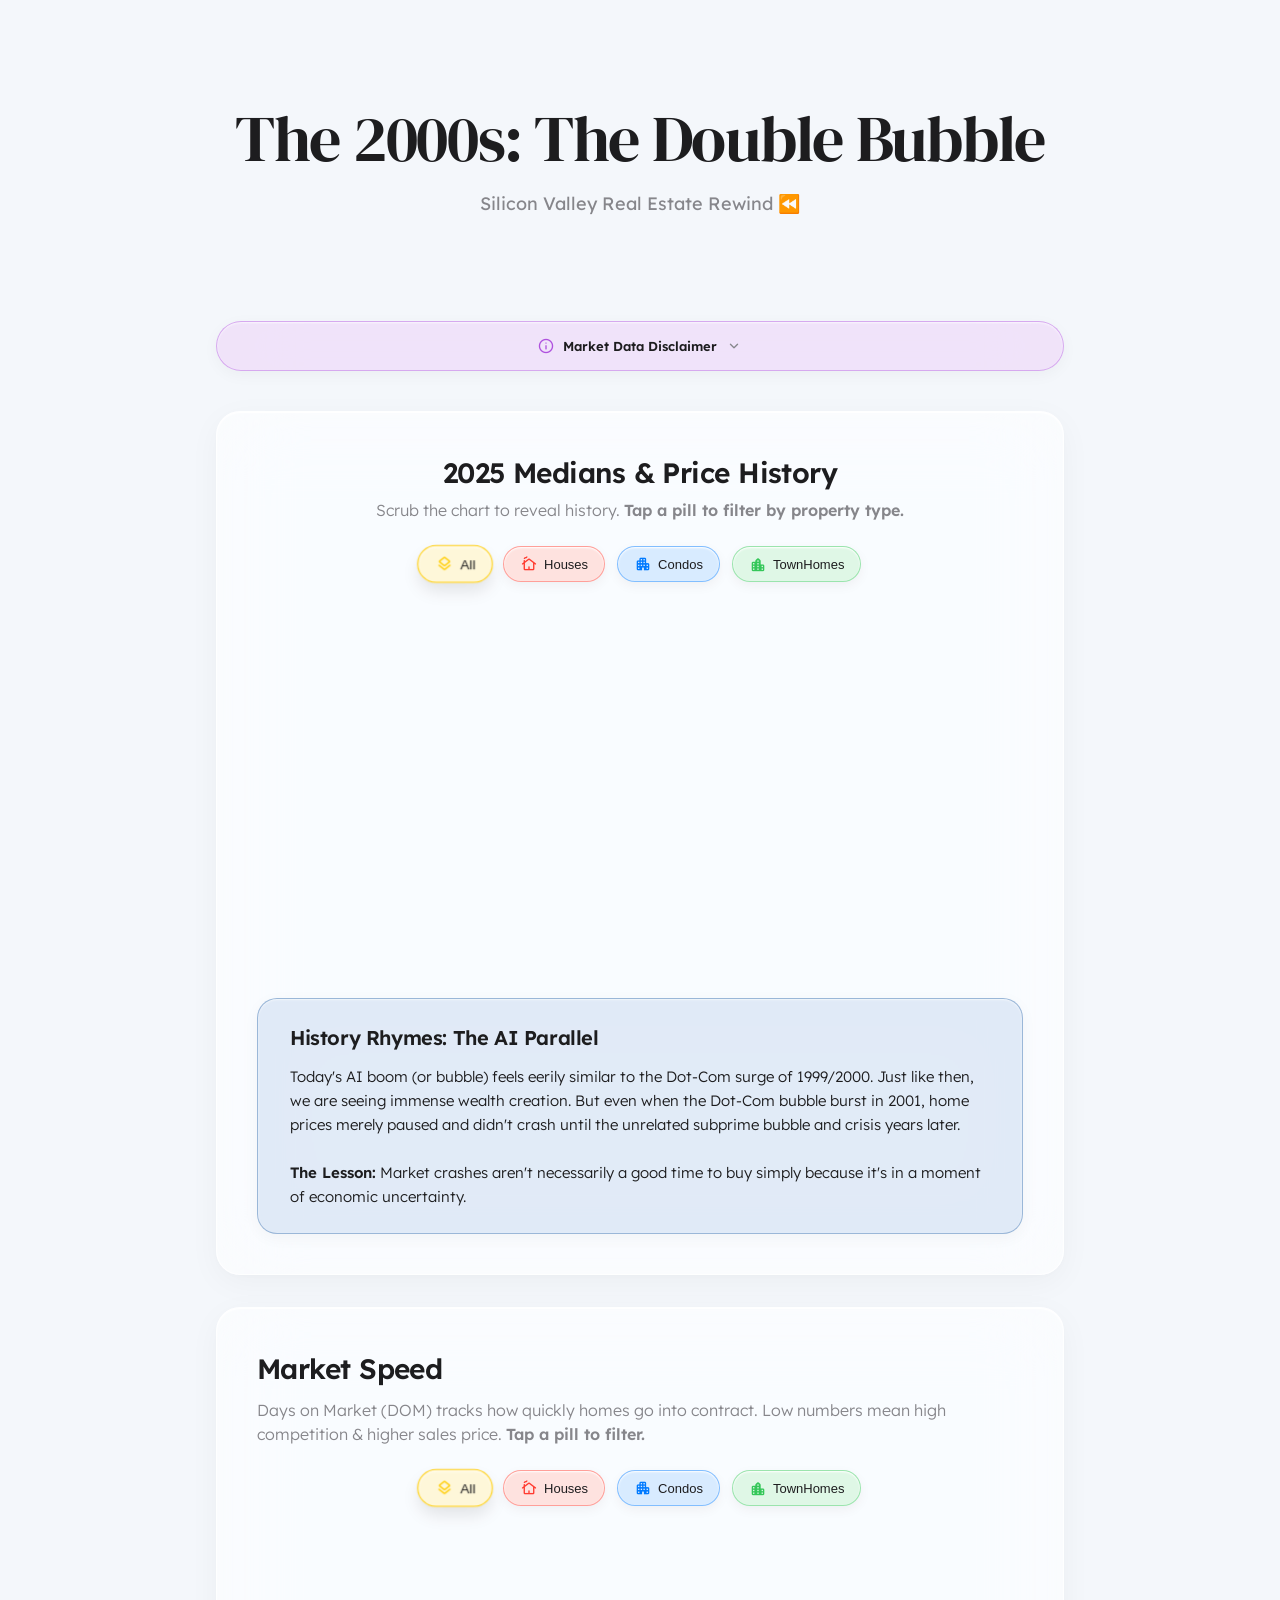
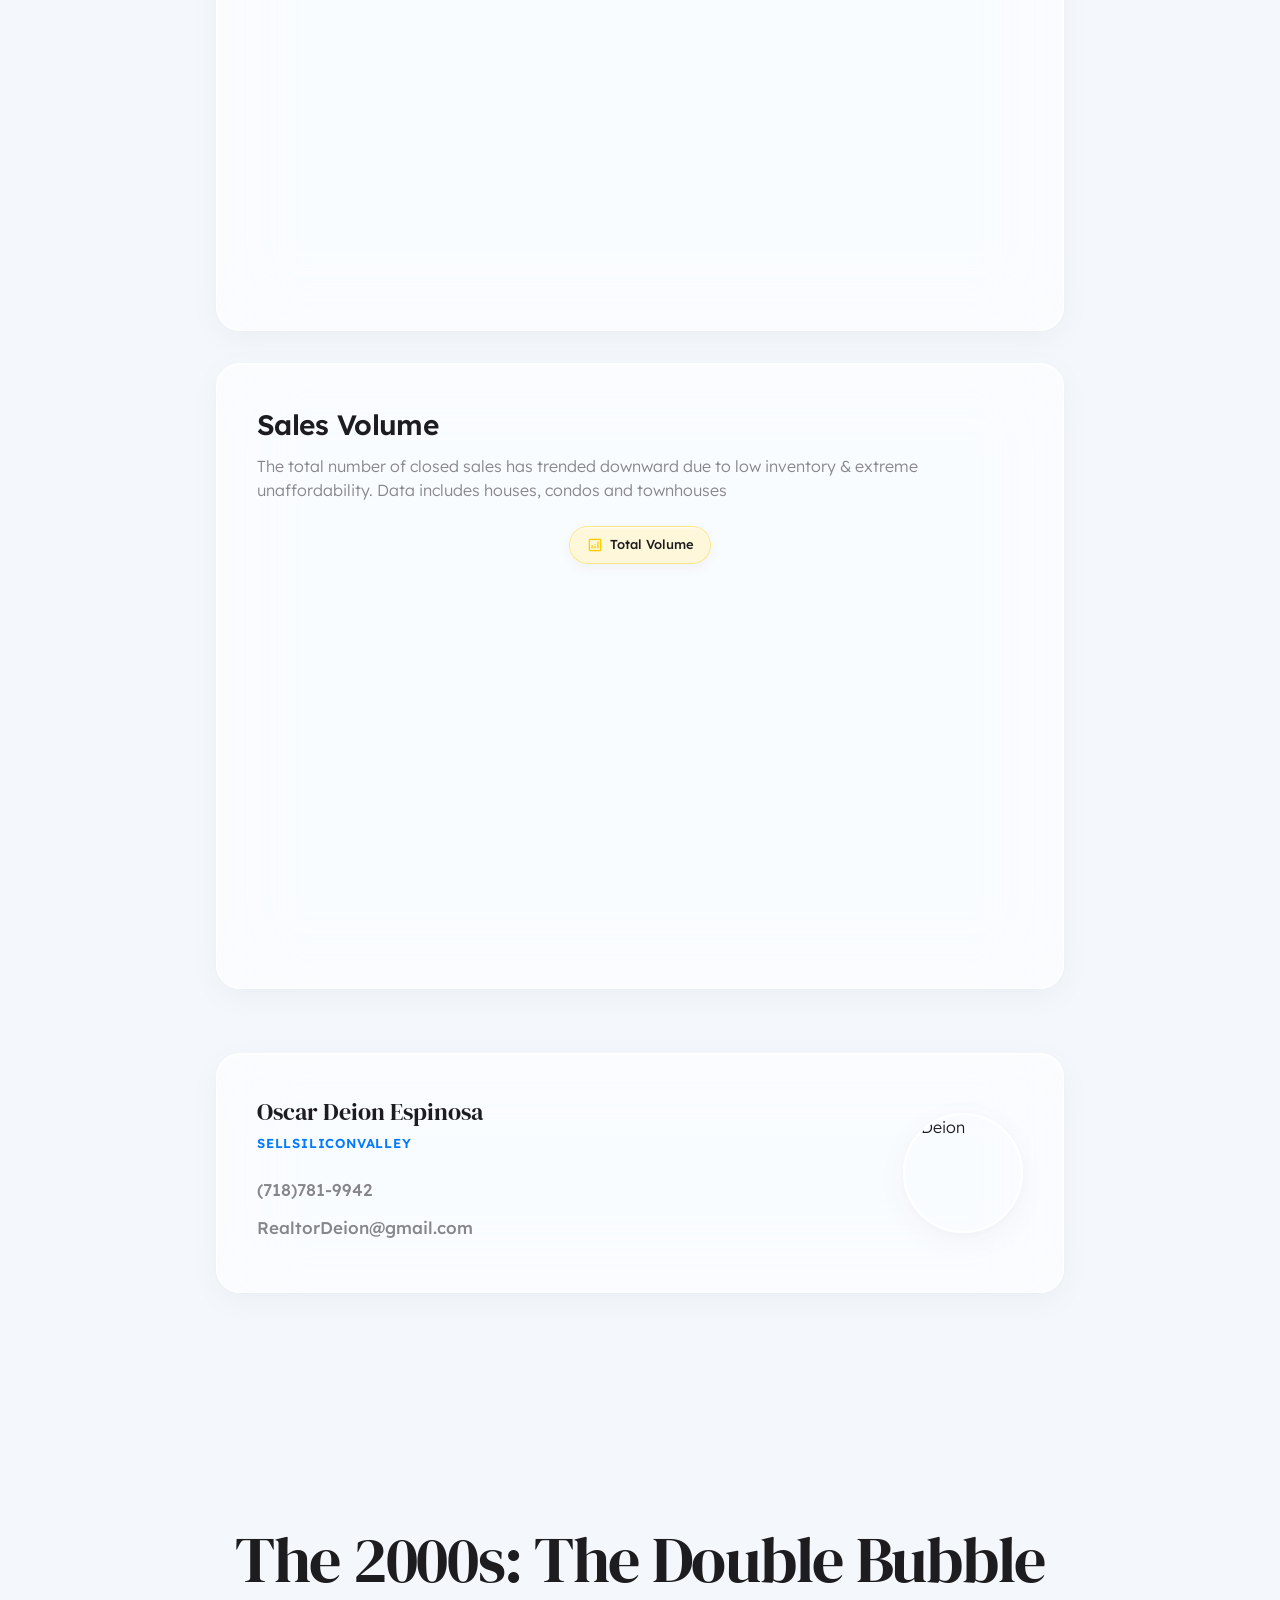
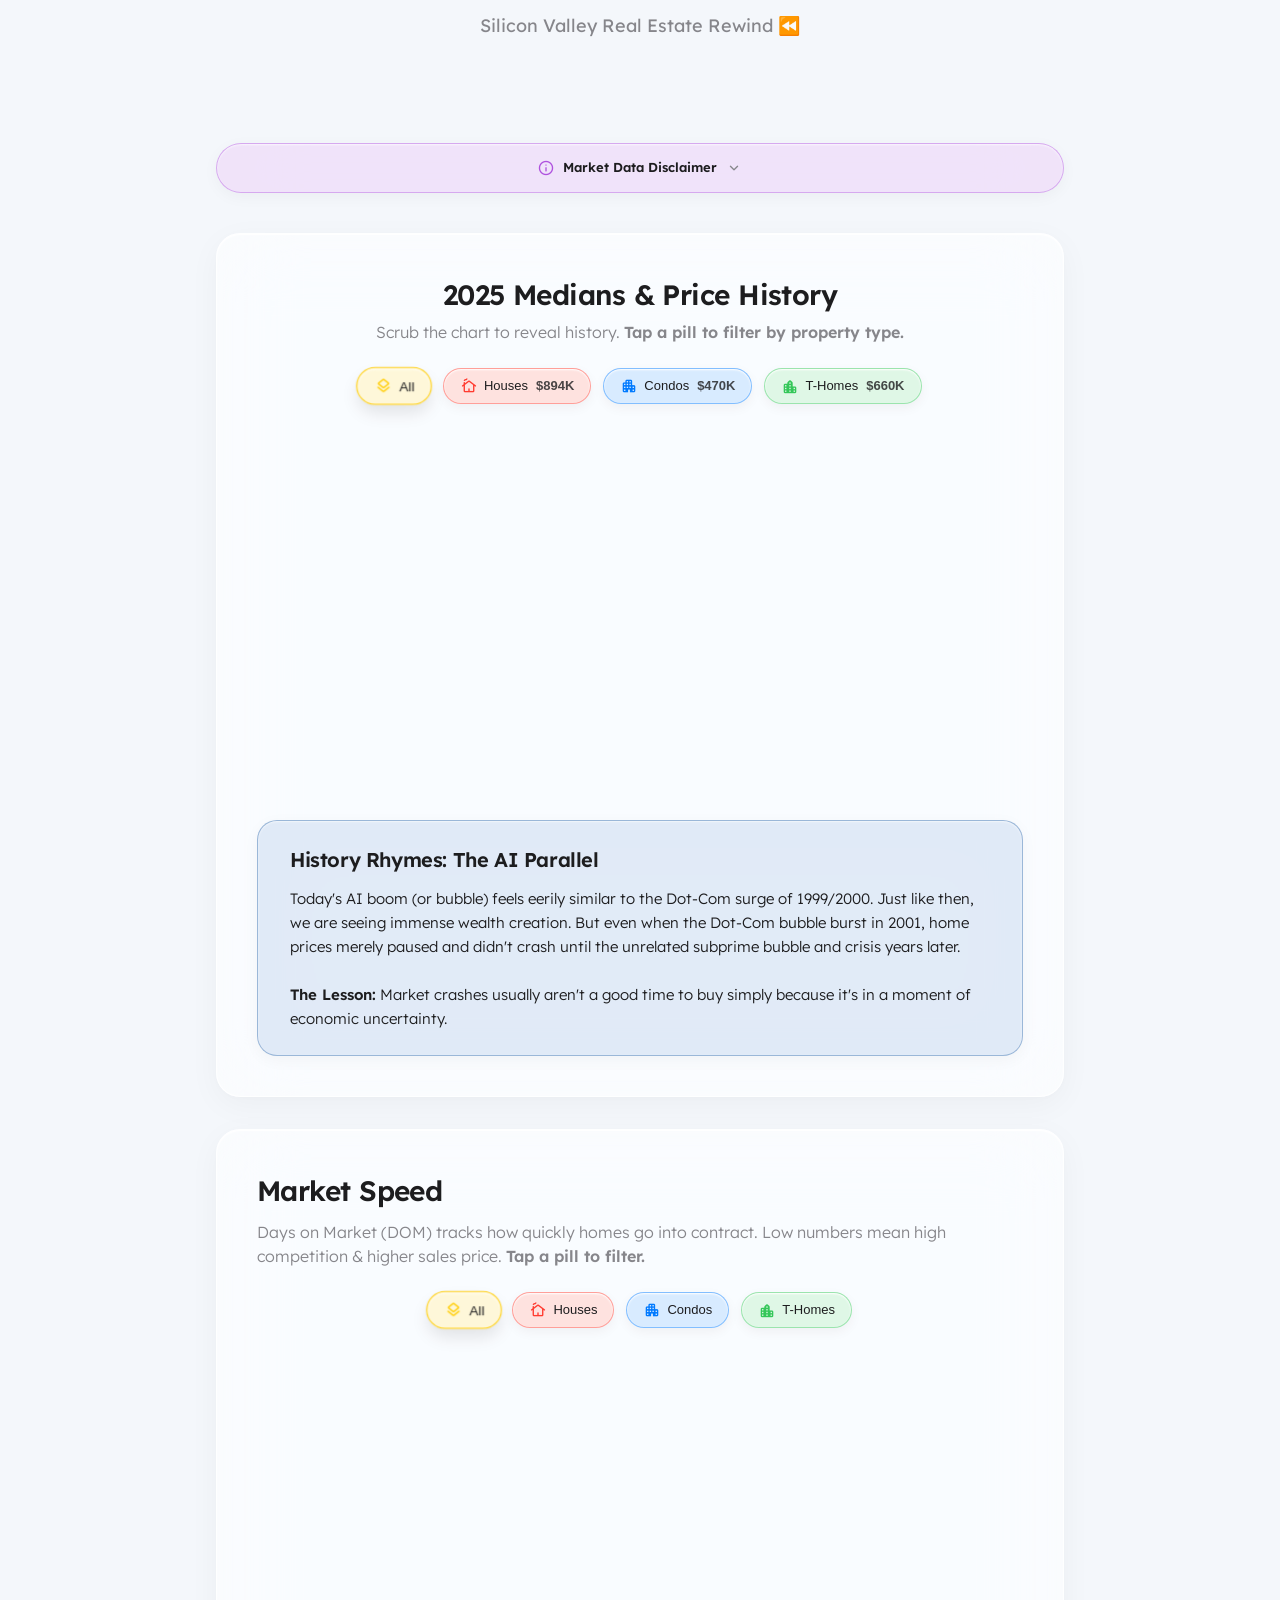
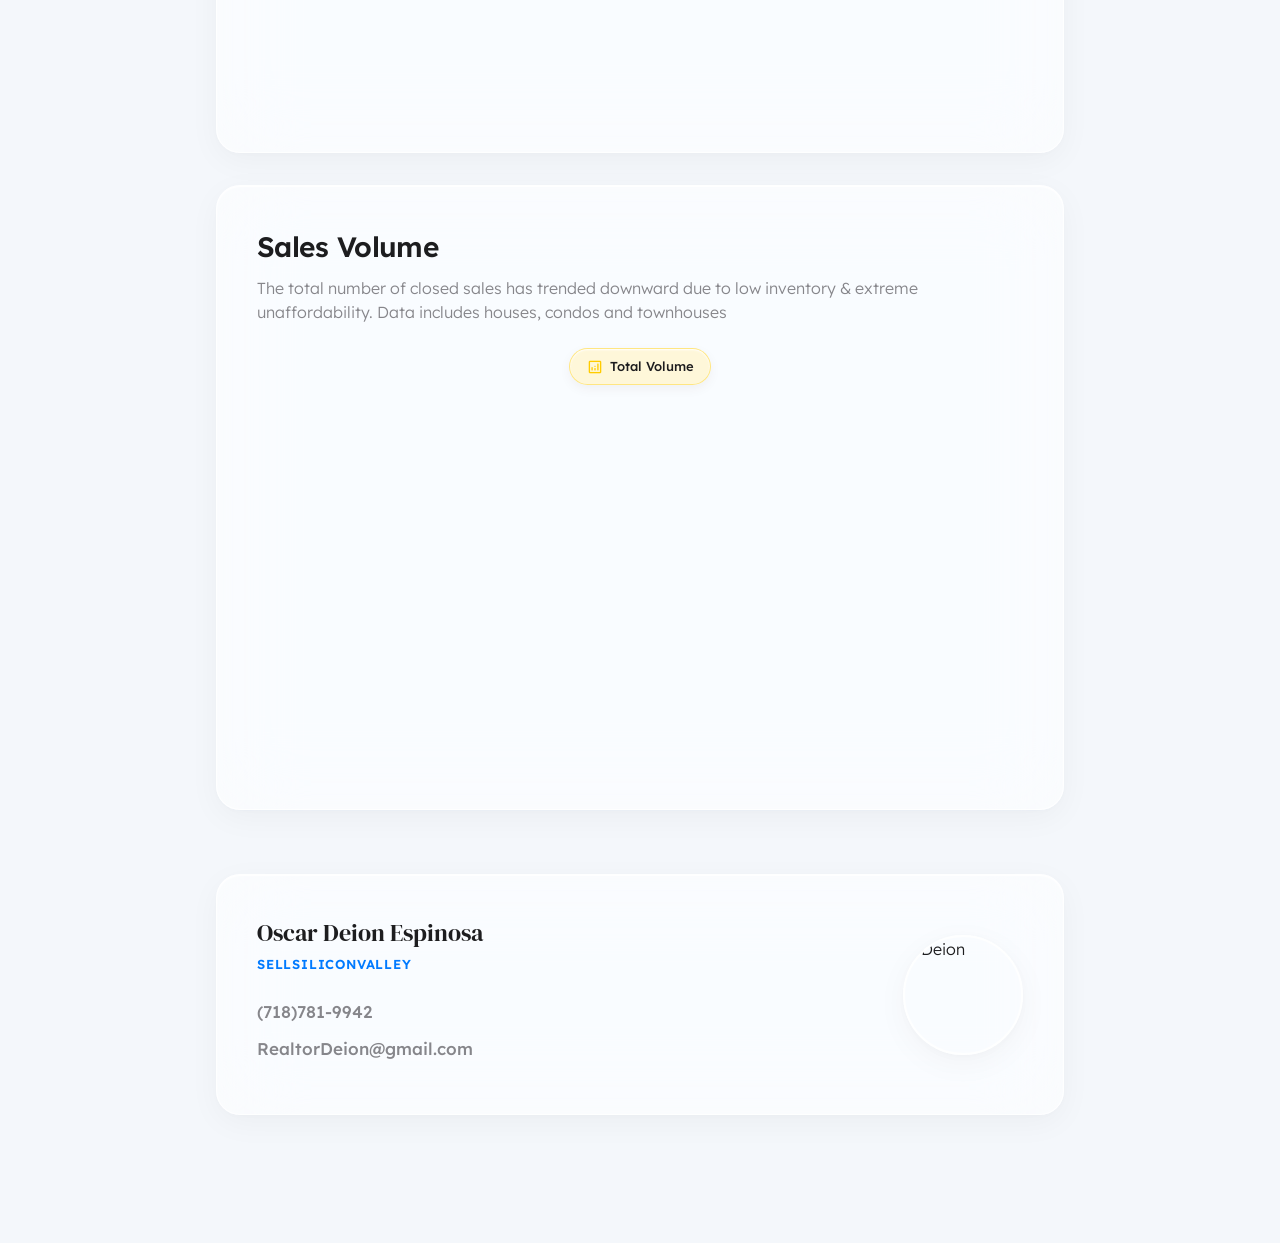
==== commit 38de38f9: "Fix button labels and update lesson text" ====
--- a/2000s.html
+++ b/2000s.html
@@ -50,13 +50,13 @@
                   <span class="material-symbols-rounded pill-icon icon-yellow">layers</span> All
               </button>
               <button class="filter-pill glass-inner house-pill" onclick="setFilter('price', 'Houses', this)">
-                  <span class="material-symbols-rounded pill-icon icon-red">cottage</span> Houses <span class="pill-price">$2.0M</span>
+                  <span class="material-symbols-rounded pill-icon icon-red">cottage</span> Houses 
               </button>
               <button class="filter-pill glass-inner condo-pill" onclick="setFilter('price', 'Condos', this)">
-                  <span class="material-symbols-rounded pill-icon icon-blue">apartment</span> Condos <span class="pill-price">$760k</span>
+                  <span class="material-symbols-rounded pill-icon icon-blue">apartment</span> Condos 
               </button>
               <button class="filter-pill glass-inner town-pill" onclick="setFilter('price', 'Townhomes', this)">
-                  <span class="material-symbols-rounded pill-icon icon-green">location_city</span> T-Homes <span class="pill-price">$1.3M</span>
+                  <span class="material-symbols-rounded pill-icon icon-green">location_city</span> TownHomes 
               </button>
           </div>
           
@@ -67,7 +67,7 @@
              <p id="insight-text">
                Today's AI boom (or bubble) feels eerily similar to the Dot-Com surge of 1999/2000. Just like then, we are seeing immense wealth creation. But even when the Dot-Com bubble burst in 2001, home prices merely paused and didn't crash until the unrelated subprime bubble and crisis years later.
                <br><br>
-               <strong>The Lesson:</strong> Market crashes usually aren't a good time to buy simply because it's in a moment of economic uncertainty.
+               <strong>The Lesson:</strong> Market crashes aren't necessarily a good time to buy simply because it's in a moment of economic uncertainty.
              </p>
           </div>
       </section>
@@ -83,13 +83,13 @@
                   <span class="material-symbols-rounded pill-icon icon-yellow">layers</span> All
               </button>
               <button class="filter-pill glass-inner house-pill" onclick="setFilter('dom', 'Houses', this)">
-                  <span class="material-symbols-rounded pill-icon icon-red">cottage</span> Houses <span class="pill-price">42 Days</span>
+                  <span class="material-symbols-rounded pill-icon icon-red">cottage</span> Houses
               </button>
               <button class="filter-pill glass-inner condo-pill" onclick="setFilter('dom', 'Condos', this)">
-                  <span class="material-symbols-rounded pill-icon icon-blue">apartment</span> Condos <span class="pill-price">38 Days</span>
+                  <span class="material-symbols-rounded pill-icon icon-blue">apartment</span> Condos 
               </button>
               <button class="filter-pill glass-inner town-pill" onclick="setFilter('dom', 'Townhomes', this)">
-                  <span class="material-symbols-rounded pill-icon icon-green">location_city</span> T-Homes <span class="pill-price">29 Days</span>
+                  <span class="material-symbols-rounded pill-icon icon-green">location_city</span> TownHomes
               </button>
           </div>
           
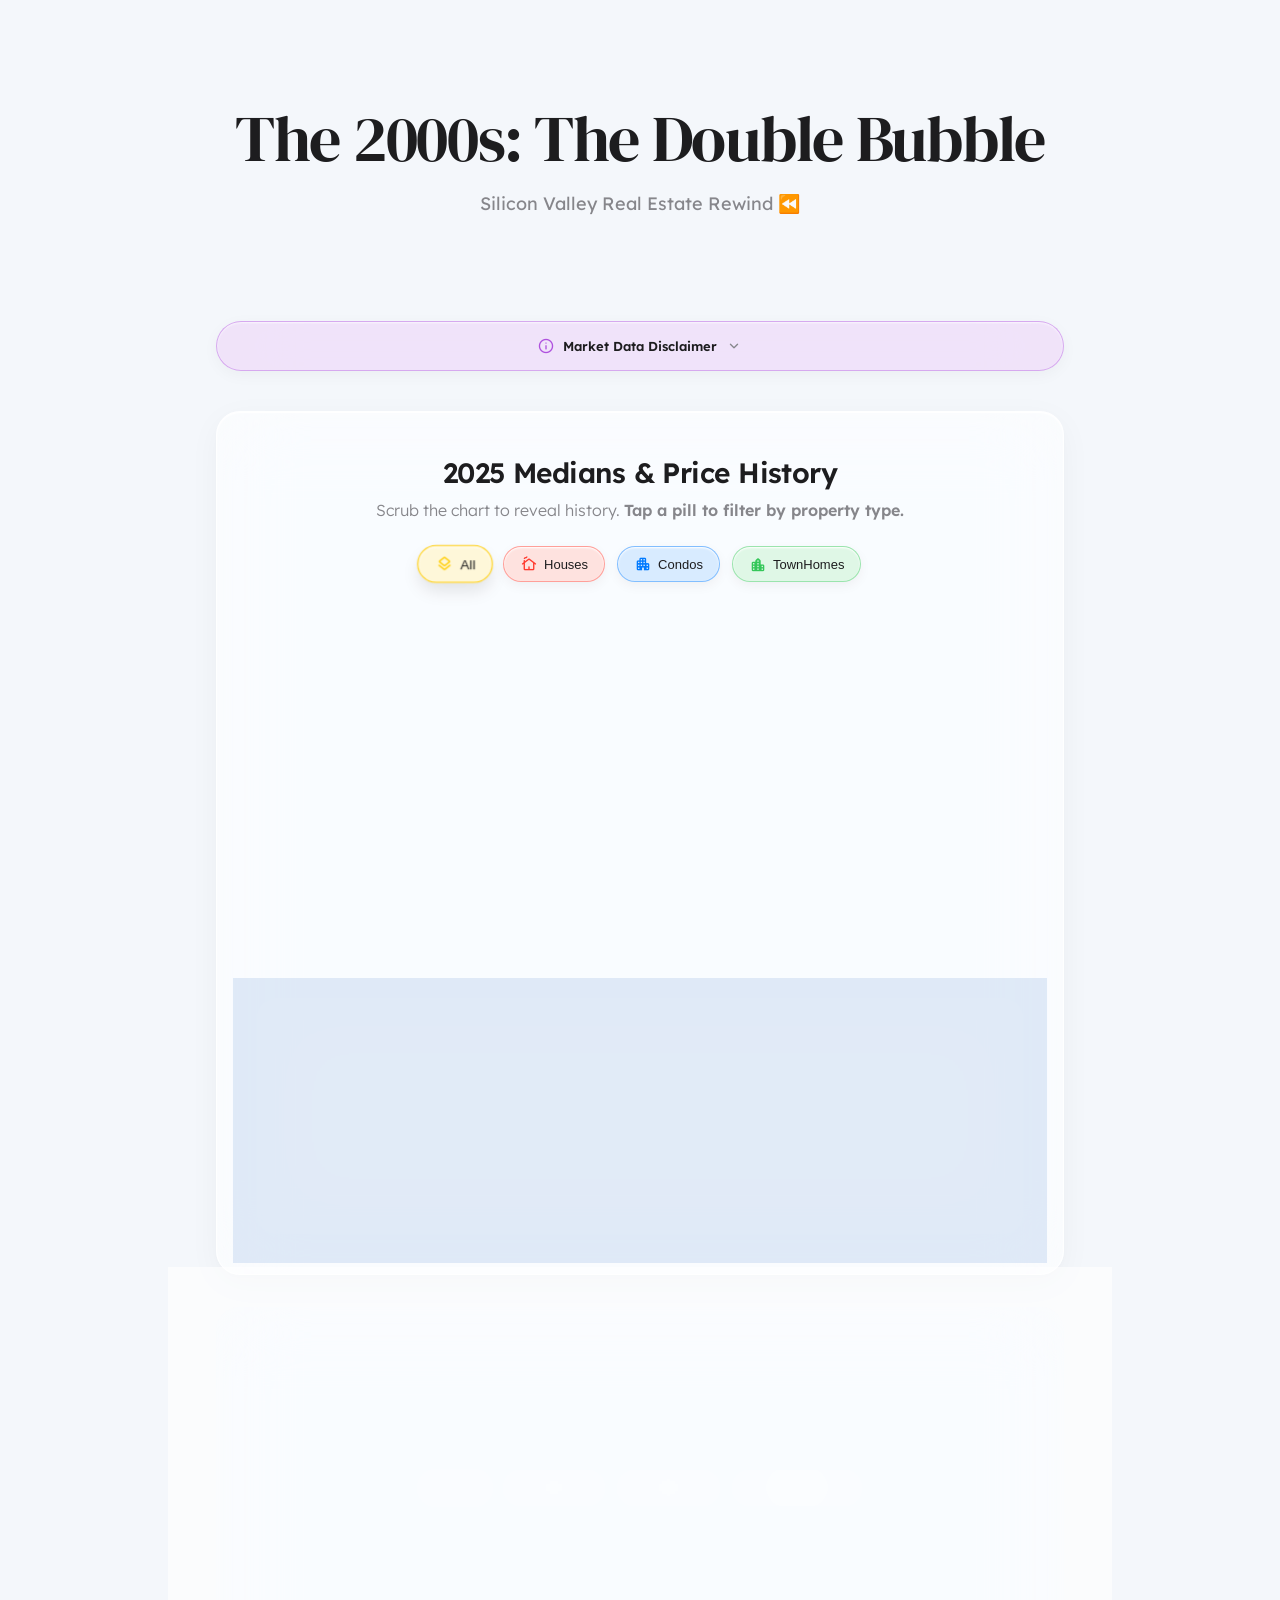
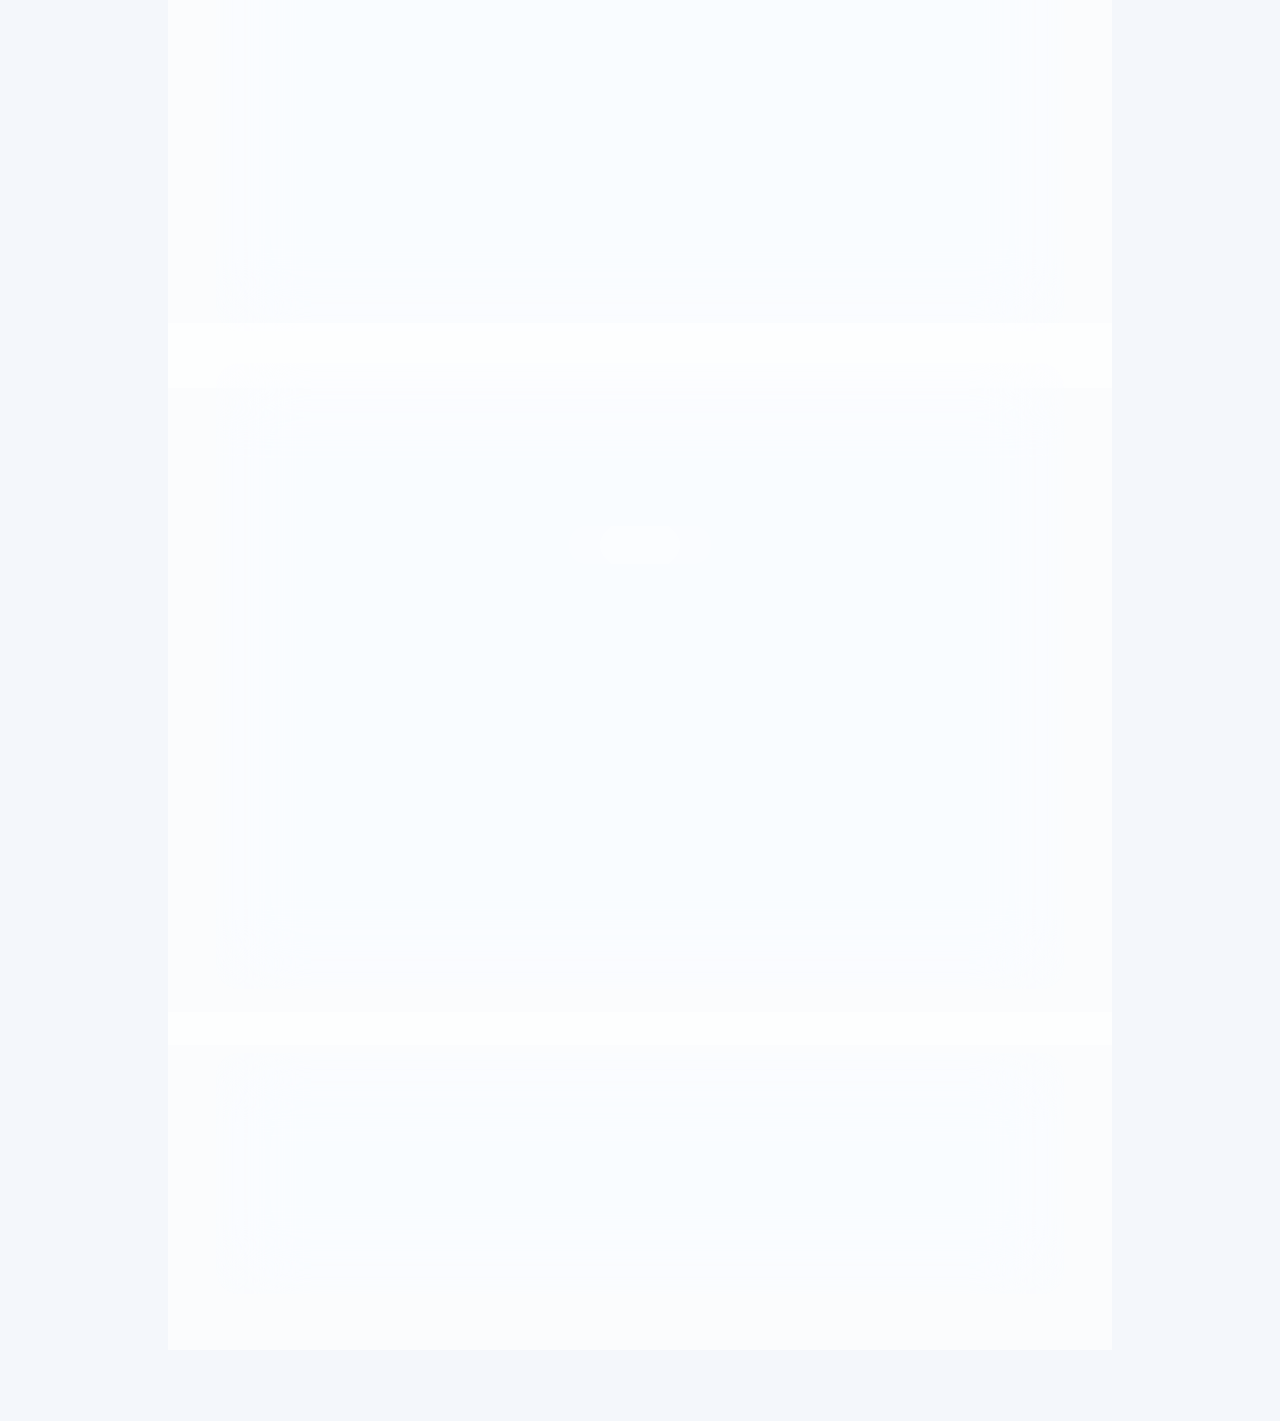
==== commit 65357a15: "Remove HTML structure and content from 2000s.html Removed the entire HTML structure and content from" ====
--- a/2000s.html
+++ b/2000s.html
@@ -124,145 +124,5 @@
 
     </div>
   </div> 
-
- <!DOCTYPE html>
-<html lang="en">
-<head>
-  <meta charset="UTF-8">
-  <meta name="viewport" content="width=device-width, initial-scale=1.0">
-  <title>Real Estate Market Report</title>
+</body>
   
-  <link rel="preconnect" href="https://fonts.googleapis.com">
-  <link rel="preconnect" href="https://fonts.gstatic.com" crossorigin>
-  <link rel="dns-prefetch" href="https://fonts.googleapis.com">
-  <link rel="preload" href="style.css" as="style">
-  <link rel="preload" href="https://fonts.googleapis.com/css2?family=Material+Symbols+Rounded:opsz,wght,FILL,GRAD@24,400,0,0" as="style">
-  <link rel="stylesheet" href="https://fonts.googleapis.com/css2?family=Material+Symbols+Rounded:opsz,wght,FILL,GRAD@24,400,0,0" />
-  <link rel="stylesheet" href="style.css">
-</head>
-<body>
-
-  <div id="market-report-main">
-    <div class="report-container">
-      
-      <header class="hero">
-          <h1>The 2000s: The Double Bubble</h1>
-          <p>Silicon Valley Real Estate Rewind ⏪</p>
-      </header>
-      <!-- COLLAPSIBLE DISCLAIMER PILL (Apple Purple) -->
-      <div class="disclaimer-container">
-          <details class="disclaimer-dropdown glass-inner">
-              <summary>
-                  <span class="material-symbols-rounded pill-icon">info</span>
-                  Market Data Disclaimer
-                  <span class="material-symbols-rounded dropdown-icon">expand_more</span>
-              </summary>
-              <div class="disclaimer-content">
-              Source: MLSListings. Information is deemed reliable but not guaranteed. Data discrepancies may occur, and pending properties may influence final figures. Market area includes: Atherton, Campbell, Cupertino, East Palo Alto, Los Altos, Los Gatos, Menlo Park, Mountain View, Palo Alto, Redwood City, San Jose, Santa Clara, and Sunnyvale.    
-              <br>
-              <br>Median ≠ Average ≠ Mode. Outliers exist. Obviously.
-              </div>
-          </details>
-      </div>
-<!-- PRICE CHART SECTION -->
-      <section id="prices" class="glass chart-section">
-          <div style="text-align: center; margin-bottom: 1.5rem;">
-              <h2 style="margin-bottom: 0.25rem;">2025 Medians & Price History</h2>
-              <p class="chart-desc" style="margin: 0 auto;">Scrub the chart to reveal history. <strong>Tap a pill to filter by property type.</strong></p>
-          </div>
-          
-          <!-- Price Chart Filters -->
-          <div class="legend-row filter-row">
-              <button class="filter-pill glass-inner all-pill active" onclick="setFilter('price', 'All', this)">
-                  <span class="material-symbols-rounded pill-icon icon-yellow">layers</span> All
-              </button>
-              <button class="filter-pill glass-inner house-pill" onclick="setFilter('price', 'Houses', this)">
-                  <span class="material-symbols-rounded pill-icon icon-red">cottage</span> Houses <span class="pill-price">$894K</span>
-              </button>
-              <button class="filter-pill glass-inner condo-pill" onclick="setFilter('price', 'Condos', this)">
-                  <span class="material-symbols-rounded pill-icon icon-blue">apartment</span> Condos <span class="pill-price">$470K</span>
-              </button>
-              <button class="filter-pill glass-inner town-pill" onclick="setFilter('price', 'Townhomes', this)">
-                  <span class="material-symbols-rounded pill-icon icon-green">location_city</span> T-Homes <span class="pill-price">$660K</span>
-              </button>
-          </div>
-          
-          <div id="price_chart" class="chart-canvas"></div>
-          
-          <div id="dynamic-insight" class="insight-block glass-inner">
-             <h3 id="insight-title">History Rhymes: The AI Parallel</h3>
-             <p id="insight-text">
-               Today's AI boom (or bubble) feels eerily similar to the Dot-Com surge of 1999/2000. Just like then, we are seeing immense wealth creation. But even when the Dot-Com bubble burst in 2001, home prices merely paused and didn't crash until the unrelated subprime bubble and crisis years later.
-               <br><br>
-               <strong>The Lesson:</strong> Market crashes usually aren't a good time to buy simply because it's in a moment of economic uncertainty.
-             </p>
-          </div>
-      </section>
-
-      <!-- SPEED CHART SECTION -->
-      <section id="speed" class="glass chart-section">
-          <h2>Market Speed</h2>
-          <p class="chart-desc">Days on Market (DOM) tracks how quickly homes go into contract. Low numbers mean high competition & higher sales price. <strong>Tap a pill to filter.</strong></p>
-          
-          <!-- NEW: DOM Chart Filters -->
-          <div class="legend-row filter-row">
-              <button class="filter-pill glass-inner all-pill active" onclick="setFilter('dom', 'All', this)">
-                  <span class="material-symbols-rounded pill-icon icon-yellow">layers</span> All
-              </button>
-              <button class="filter-pill glass-inner house-pill" onclick="setFilter('dom', 'Houses', this)">
-                  <span class="material-symbols-rounded pill-icon icon-red">cottage</span> Houses
-              </button>
-              <button class="filter-pill glass-inner condo-pill" onclick="setFilter('dom', 'Condos', this)">
-                  <span class="material-symbols-rounded pill-icon icon-blue">apartment</span> Condos
-              </button>
-              <button class="filter-pill glass-inner town-pill" onclick="setFilter('dom', 'Townhomes', this)">
-                  <span class="material-symbols-rounded pill-icon icon-green">location_city</span> T-Homes
-              </button>
-          </div>
-          
-          <div id="dom_chart" class="chart-canvas"></div>
-      </section>
-
-      <!-- VOLUME CHART SECTION -->
-      <section id="volume" class="glass chart-section">
-          <h2>Sales Volume</h2>
-          <p class="chart-desc">The total number of closed sales has trended downward due to low inventory & extreme unaffordability. Data includes houses, condos and townhouses</p>
-          
-          <div class="legend-row">
-              <!-- Added volume-pill class to catch the yellow tint styling -->
-              <div class="legend-pill glass-inner volume-pill"><span class="material-symbols-rounded pill-icon icon-yellow">analytics</span> Total Volume</div>
-          </div>
-          
-          <div id="volume_chart" class="chart-canvas"></div>
-      </section>
-      
-      <!-- CONTACT SECTION -->
-      <div id="contact" class="glass sig-block">
-          <div class="sig-info">
-              <h3>Oscar Deion Espinosa</h3>
-              <div class="sig-role">SellSiliconValley</div>
-              <div class="sig-links">
-                  <a href="tel:iPhone">(718)781-9942</a>
-                  <a href="mailto:Realtordeion@gmail.com">RealtorDeion@gmail.com</a>
-              </div>
-          </div>
-          <img src="https://i.imgur.com/PQ1MQKl.png" class="sig-img" alt="Deion" width="120" height="120">
-      </div>
-
-    </div>
-  </div> 
-
-  <script type="text/javascript" src="https://www.gstatic.com/charts/loader.js"></script>
-  <script src="script.js"></script>
-  <!-- Data Interceptor: Filters for 2000-2009 before the chart draws -->
-  <script>
-      if (typeof decadeData !== 'undefined') {
-          decadeData = decadeData.filter(row => {
-              const year = row[0].getFullYear();
-              return year >= 2000 && year <= 2009;
-          });
-      }
-  </script>
-  <script src="//instant.page/5.2.0" type="module" crossorigin="anonymous"></script>
-</body>
-</html>
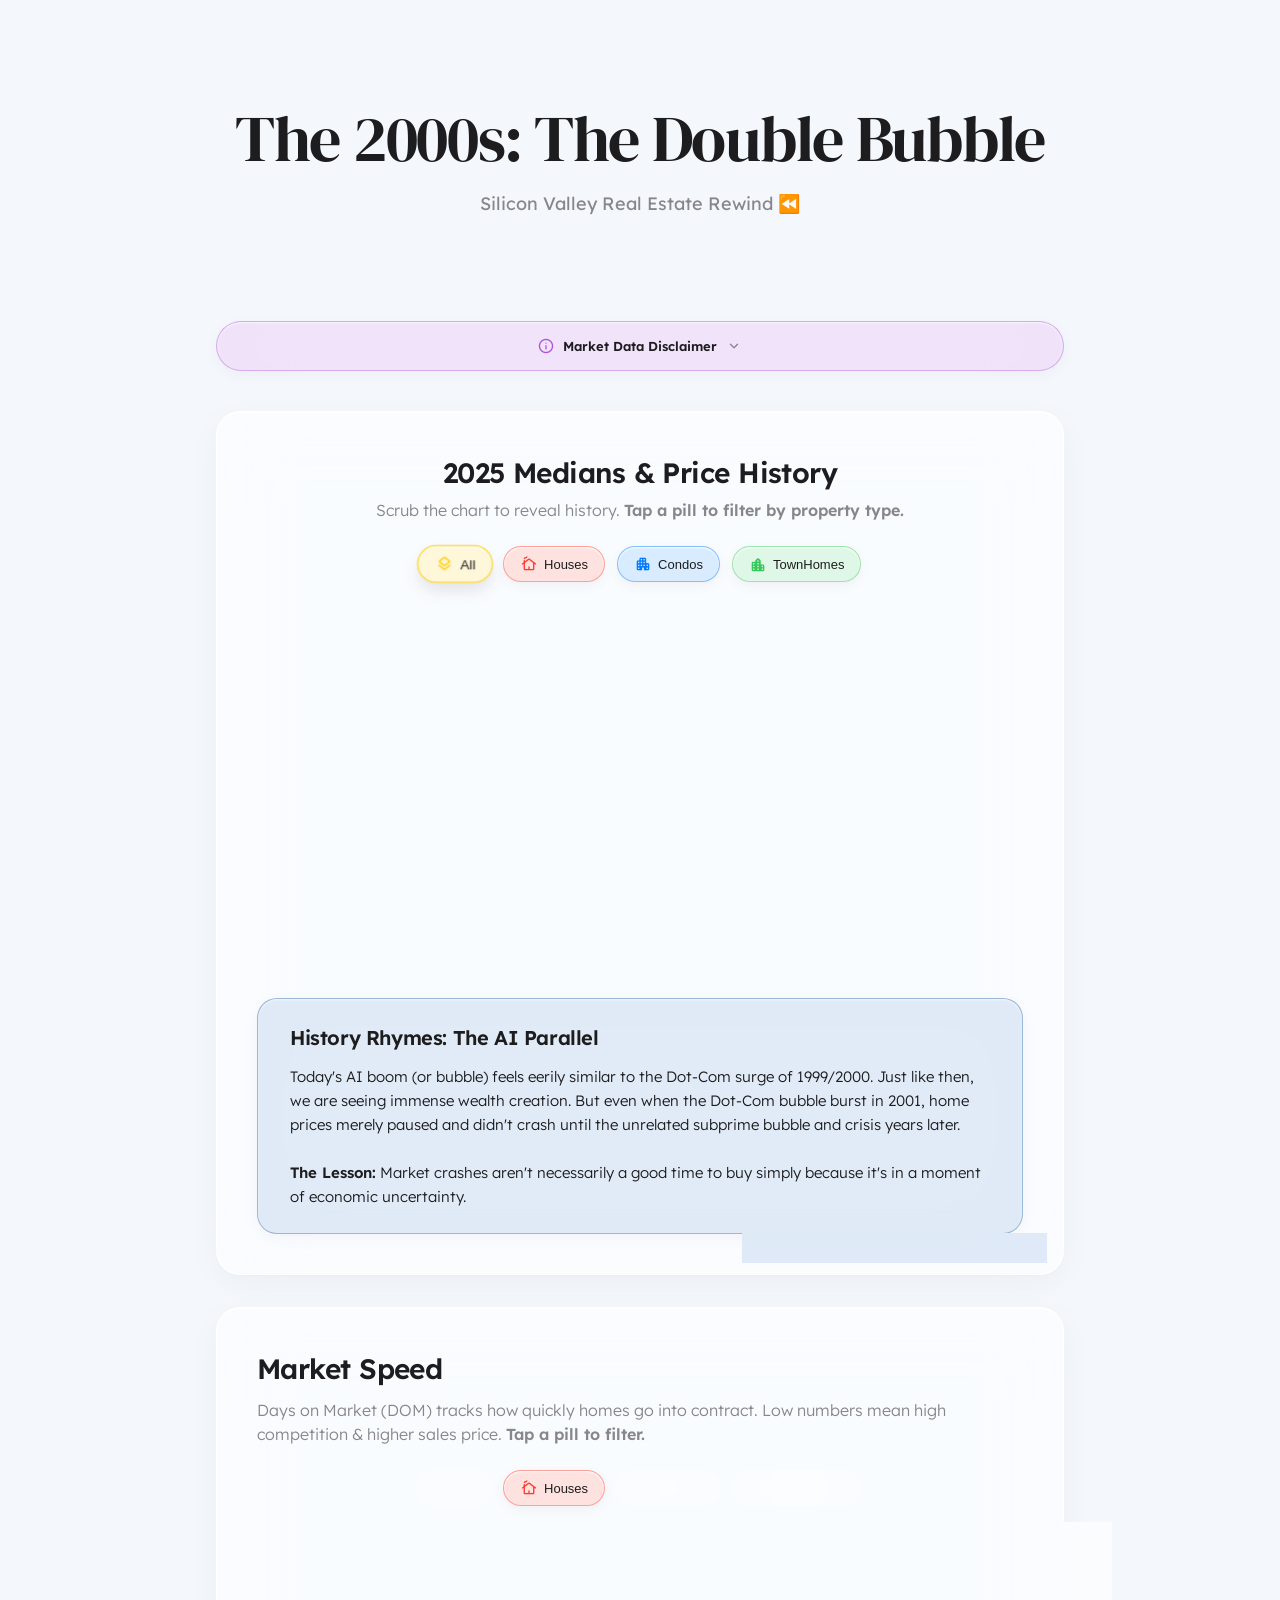
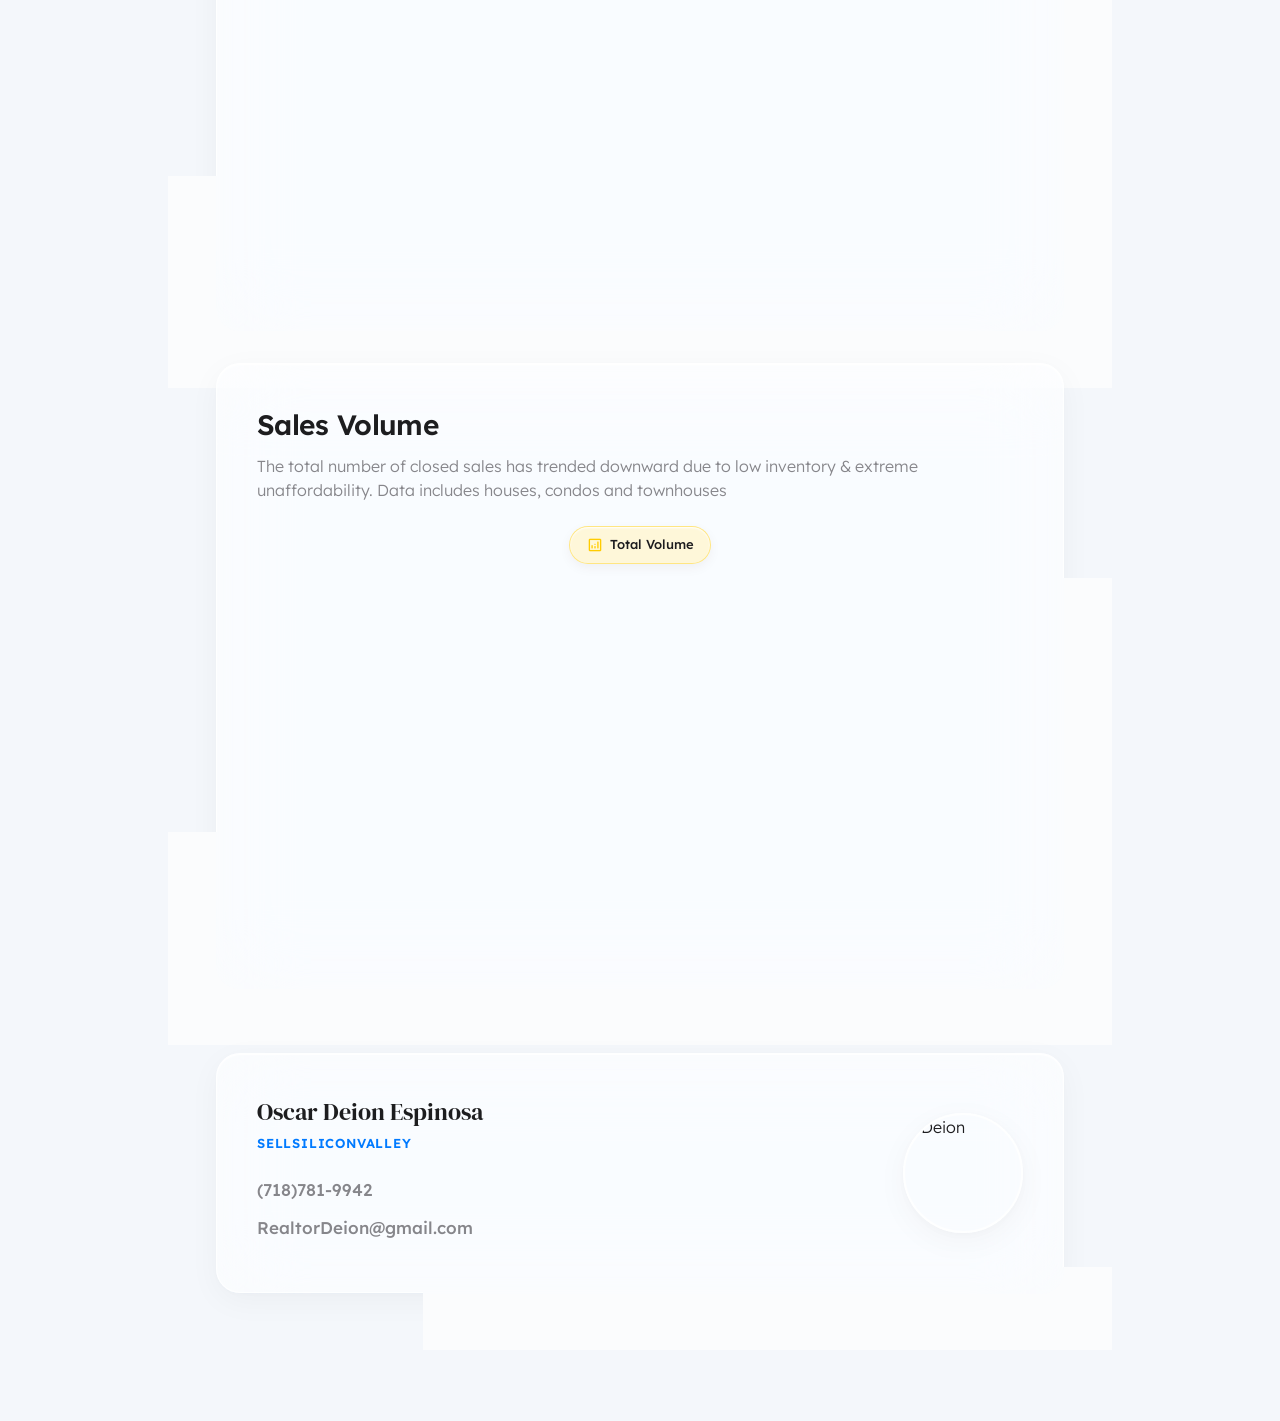
==== commit 2268e8bd: "Add script tags for chart loading and custom script" ====
--- a/2000s.html
+++ b/2000s.html
@@ -124,5 +124,7 @@
 
     </div>
   </div> 
+  <script type="text/javascript" src="https://www.gstatic.com/charts/loader.js"></script>
+  <script src="script.js"></script>
 </body>
-  
+</html>
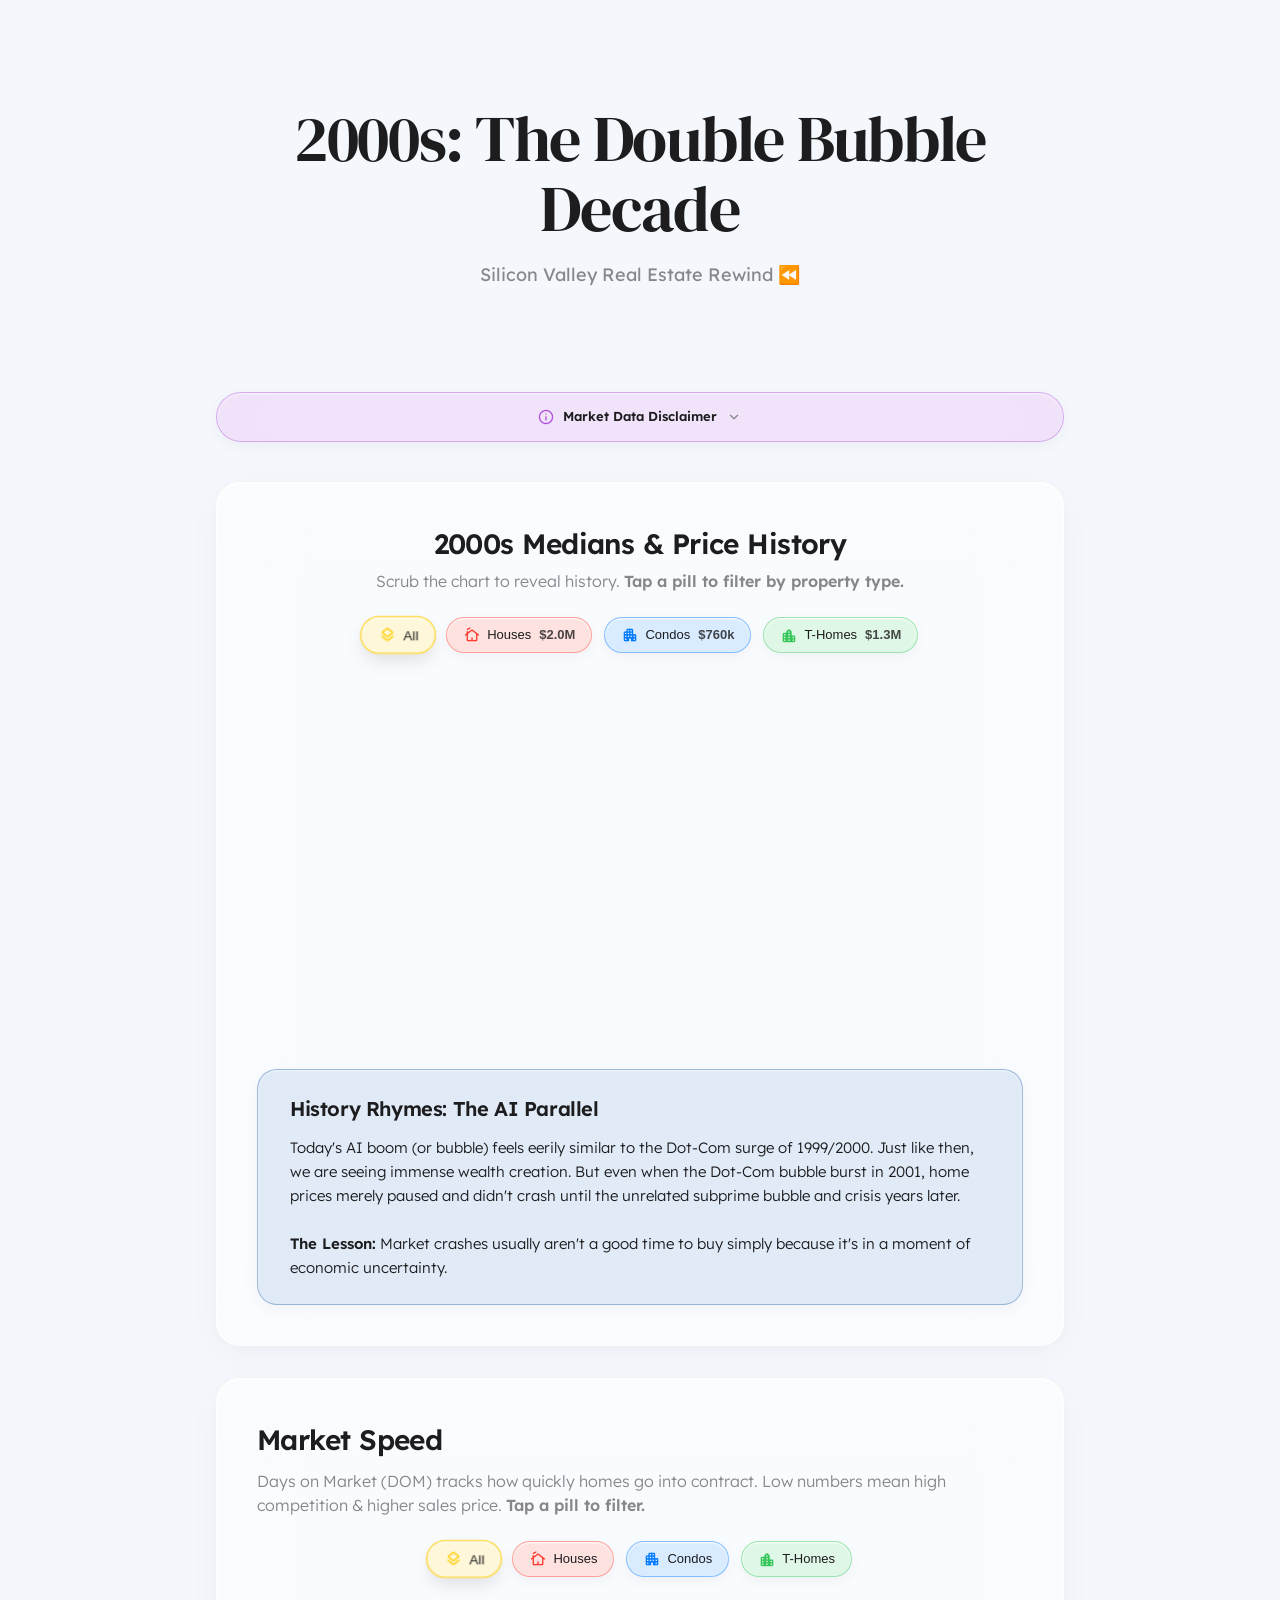
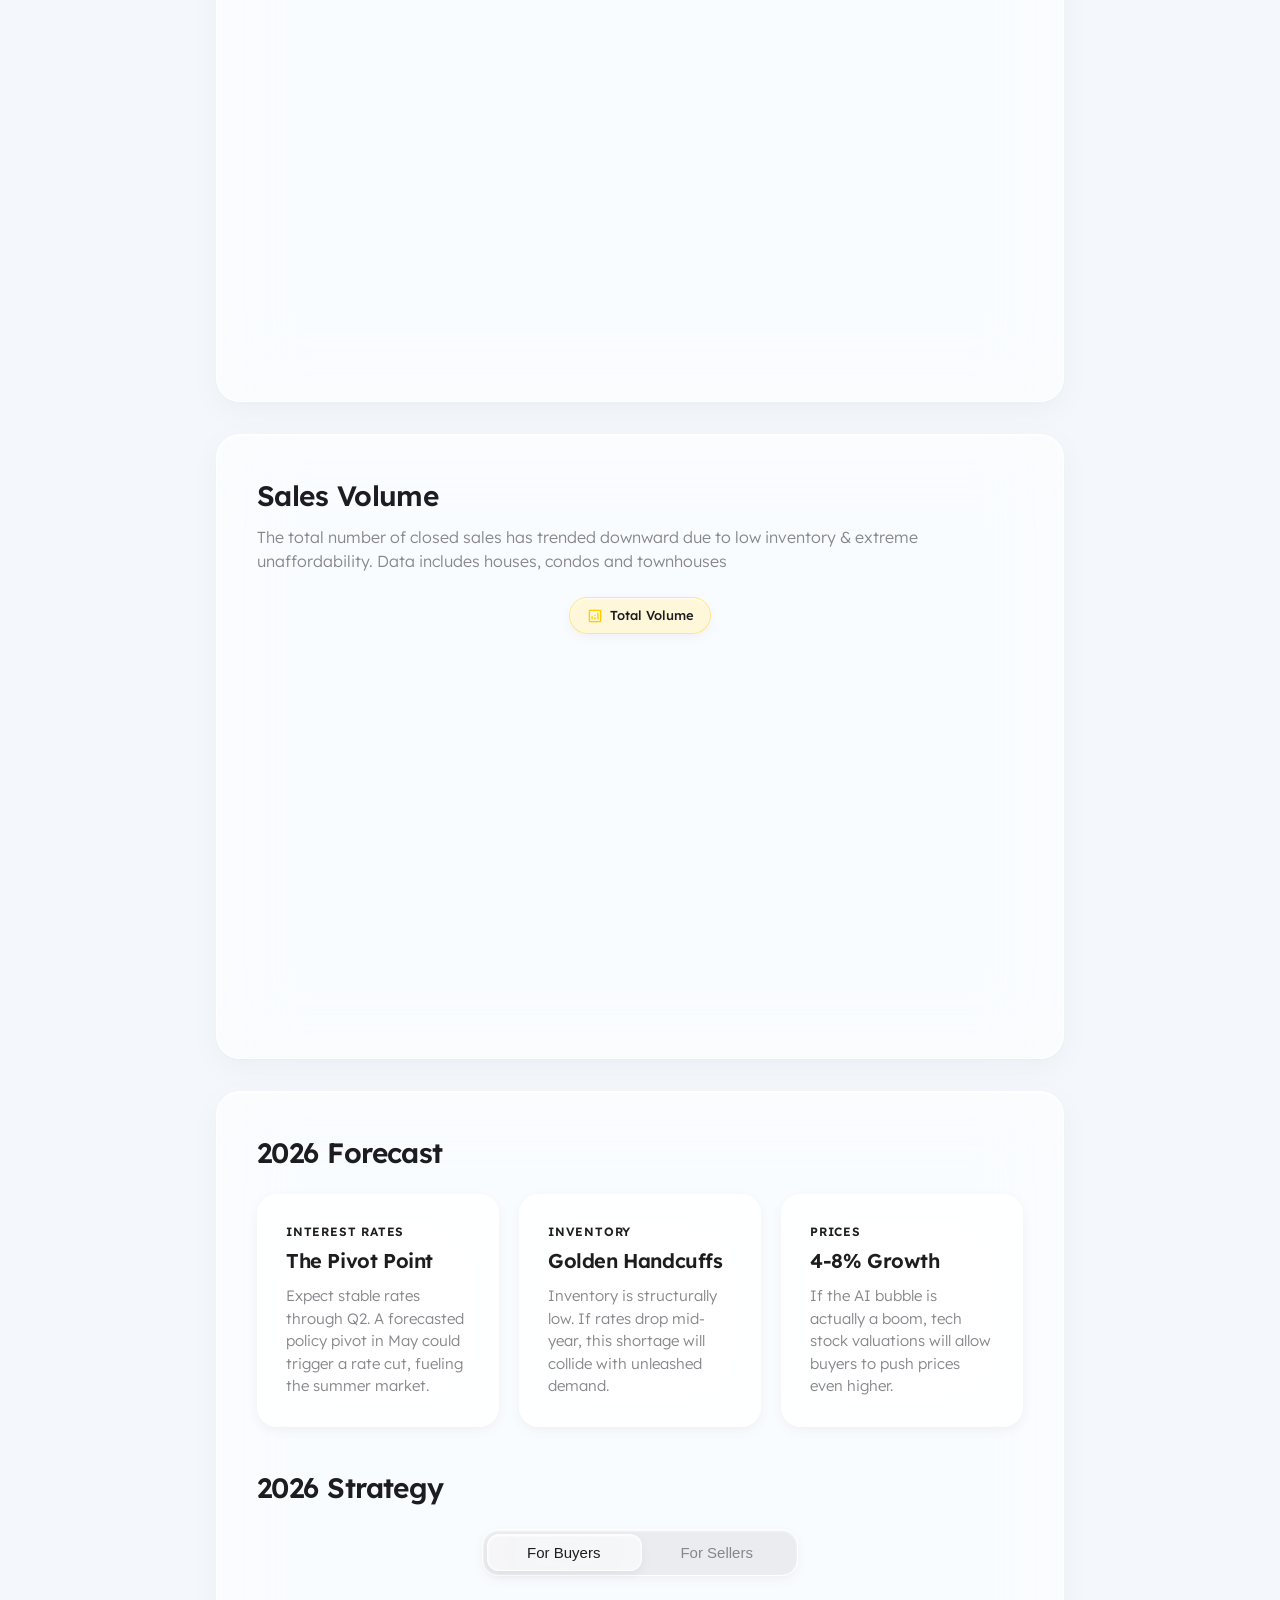
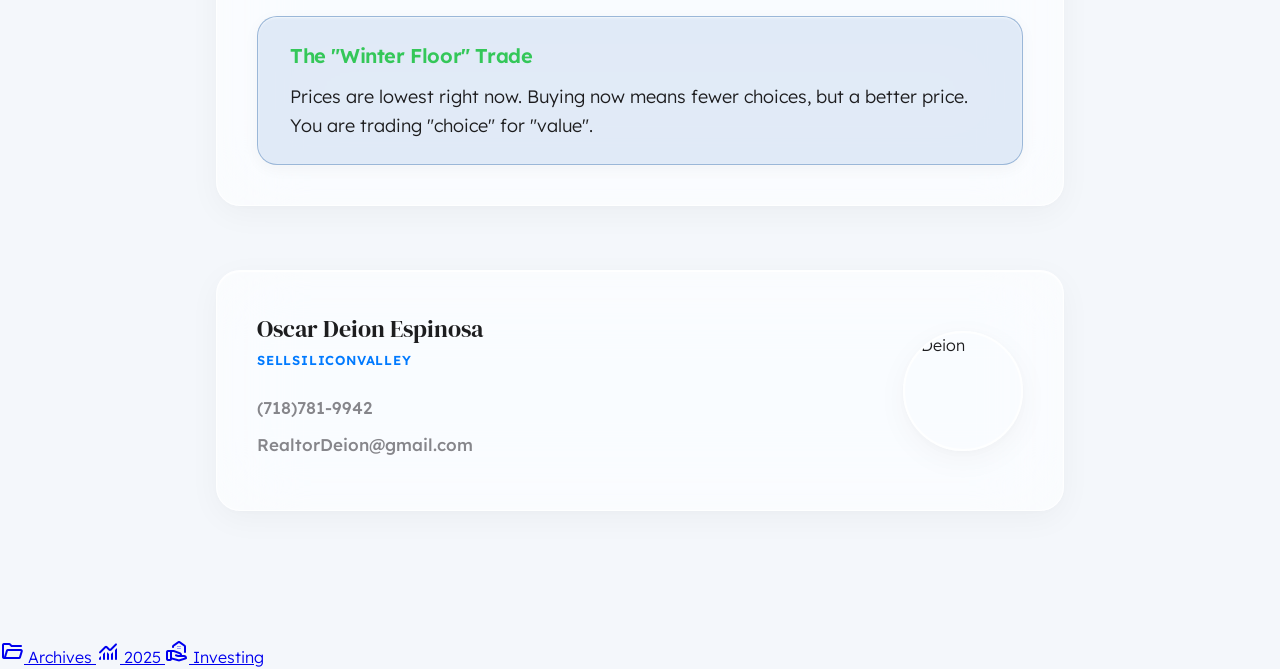
==== commit aedfea2c: "Revise 2000s report structure and content Updated the 2000s report with new data attributes and cont" ====
--- a/2000s.html
+++ b/2000s.html
@@ -13,15 +13,18 @@
   <link rel="stylesheet" href="https://fonts.googleapis.com/css2?family=Material+Symbols+Rounded:opsz,wght,FILL,GRAD@24,400,0,0" />
   <link rel="stylesheet" href="style.css">
 </head>
-<body>
+
+<!-- NEW: The data-era attribute tells script.js what data to load -->
+<body data-era="2000s">
 
   <div id="market-report-main">
     <div class="report-container">
       
       <header class="hero">
-          <h1>The 2000s: The Double Bubble</h1>
+          <h1>2000s: The Double Bubble Decade</h1>
           <p>Silicon Valley Real Estate Rewind ⏪</p>
       </header>
+      
       <!-- COLLAPSIBLE DISCLAIMER PILL (Apple Purple) -->
       <div class="disclaimer-container">
           <details class="disclaimer-dropdown glass-inner">
@@ -32,15 +35,16 @@
               </summary>
               <div class="disclaimer-content">
               Source: MLSListings. Information is deemed reliable but not guaranteed. Data discrepancies may occur, and pending properties may influence final figures. Market area includes: Atherton, Campbell, Cupertino, East Palo Alto, Los Altos, Los Gatos, Menlo Park, Mountain View, Palo Alto, Redwood City, San Jose, Santa Clara, and Sunnyvale.    
-              <br>
-              <br>Median ≠ Average ≠ Mode. Outliers exist. Obviously.
+              <br><br>
+              Median ≠ Average ≠ Mode. Many homes and neighborhoods do not have a median price of 2 million dollars, however, the overall data will point to a typical price of $2M in the area.
               </div>
           </details>
       </div>
-<!-- PRICE CHART SECTION -->
+
+      <!-- PRICE CHART SECTION -->
       <section id="prices" class="glass chart-section">
           <div style="text-align: center; margin-bottom: 1.5rem;">
-              <h2 style="margin-bottom: 0.25rem;">2025 Medians & Price History</h2>
+              <h2 style="margin-bottom: 0.25rem;">2000s Medians & Price History</h2>
               <p class="chart-desc" style="margin: 0 auto;">Scrub the chart to reveal history. <strong>Tap a pill to filter by property type.</strong></p>
           </div>
           
@@ -50,13 +54,13 @@
                   <span class="material-symbols-rounded pill-icon icon-yellow">layers</span> All
               </button>
               <button class="filter-pill glass-inner house-pill" onclick="setFilter('price', 'Houses', this)">
-                  <span class="material-symbols-rounded pill-icon icon-red">cottage</span> Houses 
+                  <span class="material-symbols-rounded pill-icon icon-red">cottage</span> Houses <span class="pill-price">$2.0M</span>
               </button>
               <button class="filter-pill glass-inner condo-pill" onclick="setFilter('price', 'Condos', this)">
-                  <span class="material-symbols-rounded pill-icon icon-blue">apartment</span> Condos 
+                  <span class="material-symbols-rounded pill-icon icon-blue">apartment</span> Condos <span class="pill-price">$760k</span>
               </button>
               <button class="filter-pill glass-inner town-pill" onclick="setFilter('price', 'Townhomes', this)">
-                  <span class="material-symbols-rounded pill-icon icon-green">location_city</span> TownHomes 
+                  <span class="material-symbols-rounded pill-icon icon-green">location_city</span> T-Homes <span class="pill-price">$1.3M</span>
               </button>
           </div>
           
@@ -67,7 +71,7 @@
              <p id="insight-text">
                Today's AI boom (or bubble) feels eerily similar to the Dot-Com surge of 1999/2000. Just like then, we are seeing immense wealth creation. But even when the Dot-Com bubble burst in 2001, home prices merely paused and didn't crash until the unrelated subprime bubble and crisis years later.
                <br><br>
-               <strong>The Lesson:</strong> Market crashes aren't necessarily a good time to buy simply because it's in a moment of economic uncertainty.
+               <strong>The Lesson:</strong> Market crashes usually aren't a good time to buy simply because it's in a moment of economic uncertainty.
              </p>
           </div>
       </section>
@@ -77,7 +81,7 @@
           <h2>Market Speed</h2>
           <p class="chart-desc">Days on Market (DOM) tracks how quickly homes go into contract. Low numbers mean high competition & higher sales price. <strong>Tap a pill to filter.</strong></p>
           
-         <!-- DOM Chart Filters -->
+          <!-- DOM Chart Filters -->
           <div class="legend-row filter-row">
               <button class="filter-pill glass-inner all-pill active" onclick="setFilter('dom', 'All', this)">
                   <span class="material-symbols-rounded pill-icon icon-yellow">layers</span> All
@@ -86,10 +90,10 @@
                   <span class="material-symbols-rounded pill-icon icon-red">cottage</span> Houses
               </button>
               <button class="filter-pill glass-inner condo-pill" onclick="setFilter('dom', 'Condos', this)">
-                  <span class="material-symbols-rounded pill-icon icon-blue">apartment</span> Condos 
+                  <span class="material-symbols-rounded pill-icon icon-blue">apartment</span> Condos
               </button>
               <button class="filter-pill glass-inner town-pill" onclick="setFilter('dom', 'Townhomes', this)">
-                  <span class="material-symbols-rounded pill-icon icon-green">location_city</span> TownHomes
+                  <span class="material-symbols-rounded pill-icon icon-green">location_city</span> T-Homes
               </button>
           </div>
           
@@ -102,11 +106,47 @@
           <p class="chart-desc">The total number of closed sales has trended downward due to low inventory & extreme unaffordability. Data includes houses, condos and townhouses</p>
           
           <div class="legend-row">
-              <!-- Added volume-pill class to catch the yellow tint styling -->
               <div class="legend-pill glass-inner volume-pill"><span class="material-symbols-rounded pill-icon icon-yellow">analytics</span> Total Volume</div>
           </div>
           
           <div id="volume_chart" class="chart-canvas"></div>
+      </section>
+
+      <!-- CONSOLIDATED FORECAST & STRATEGY SECTION -->
+      <section id="forecast-strategy" class="glass chart-section">
+          <h2 style="margin-bottom: 20px;">2026 Forecast</h2>
+          <div class="flex-grid" style="margin-bottom: 2.5rem;">
+              <div class="glass-inner card-small">
+                  <div><div class="card-label">Interest Rates</div><h3>The Pivot Point</h3></div>
+                  <p>Expect stable rates through Q2. A forecasted policy pivot in May could trigger a rate cut, fueling the summer market.</p>
+              </div>
+              <div class="glass-inner card-small">
+                  <div><div class="card-label">Inventory</div><h3>Golden Handcuffs</h3></div>
+                  <p>Inventory is structurally low. If rates drop mid-year, this shortage will collide with unleashed demand.</p>
+              </div>
+              <div class="glass-inner card-small">
+                  <div><div class="card-label">Prices</div><h3>4-8% Growth</h3></div>
+                  <p>If the AI bubble is actually a boom, tech stock valuations will allow buyers to push prices even higher.</p>
+              </div>
+          </div>
+
+          <h2 style="margin-bottom: 20px;">2026 Strategy</h2>
+          <div style="text-align: center;">
+              <div class="ios-toggle glass-inner">
+                  <button class="toggle-opt active" onclick="setStrategy('buy', this)">For Buyers</button>
+                  <button class="toggle-opt" onclick="setStrategy('sell', this)">For Sellers</button>
+              </div>
+          </div>
+
+          <div id="strat-buy" class="strat-content active insight-block glass-inner" style="margin-top: 0;">
+              <h3 style="color:var(--status-pos)">The "Winter Floor" Trade</h3>
+              <p style="font-size:1.125rem;">Prices are lowest right now. Buying now means fewer choices, but a better price. You are trading "choice" for "value".</p>
+          </div>
+
+          <div id="strat-sell" class="strat-content insight-block glass-inner" style="margin-top: 0;">
+              <h3 style="color:#5683BA">Prep for Peak</h3>
+              <p style="font-size:1.125rem;">Do not list in January. Use this month to paint and stage. Hit the market in the spring for maximum ROI.</p>
+          </div>
       </section>
       
       <!-- CONTACT SECTION -->
@@ -124,7 +164,28 @@
 
     </div>
   </div> 
+
+  <!-- THE FLOATING APP DOCK -->
+  <nav class="floating-dock">
+      <!-- 1. Hub Home -->
+      <a href="index.html" class="dock-btn" aria-label="Archives">
+          <span class="material-symbols-rounded">folder_open</span>
+          <span class="dock-label">Archives</span>
+      </a>
+      <!-- 2. Current 2025 Report -->
+      <a href="2025.html" class="dock-btn active" aria-label="2025 Report">
+          <span class="material-symbols-rounded">monitoring</span>
+          <span class="dock-label">2025</span>
+      </a>
+      <!-- 3. Investing Guide -->
+      <a href="investing.html" class="dock-btn" aria-label="Investing Guide">
+          <span class="material-symbols-rounded">real_estate_agent</span>
+          <span class="dock-label">Investing</span>
+      </a>
+  </nav>
+
   <script type="text/javascript" src="https://www.gstatic.com/charts/loader.js"></script>
   <script src="script.js"></script>
+  <script src="//instant.page/5.2.0" type="module" crossorigin="anonymous"></script>
 </body>
 </html>
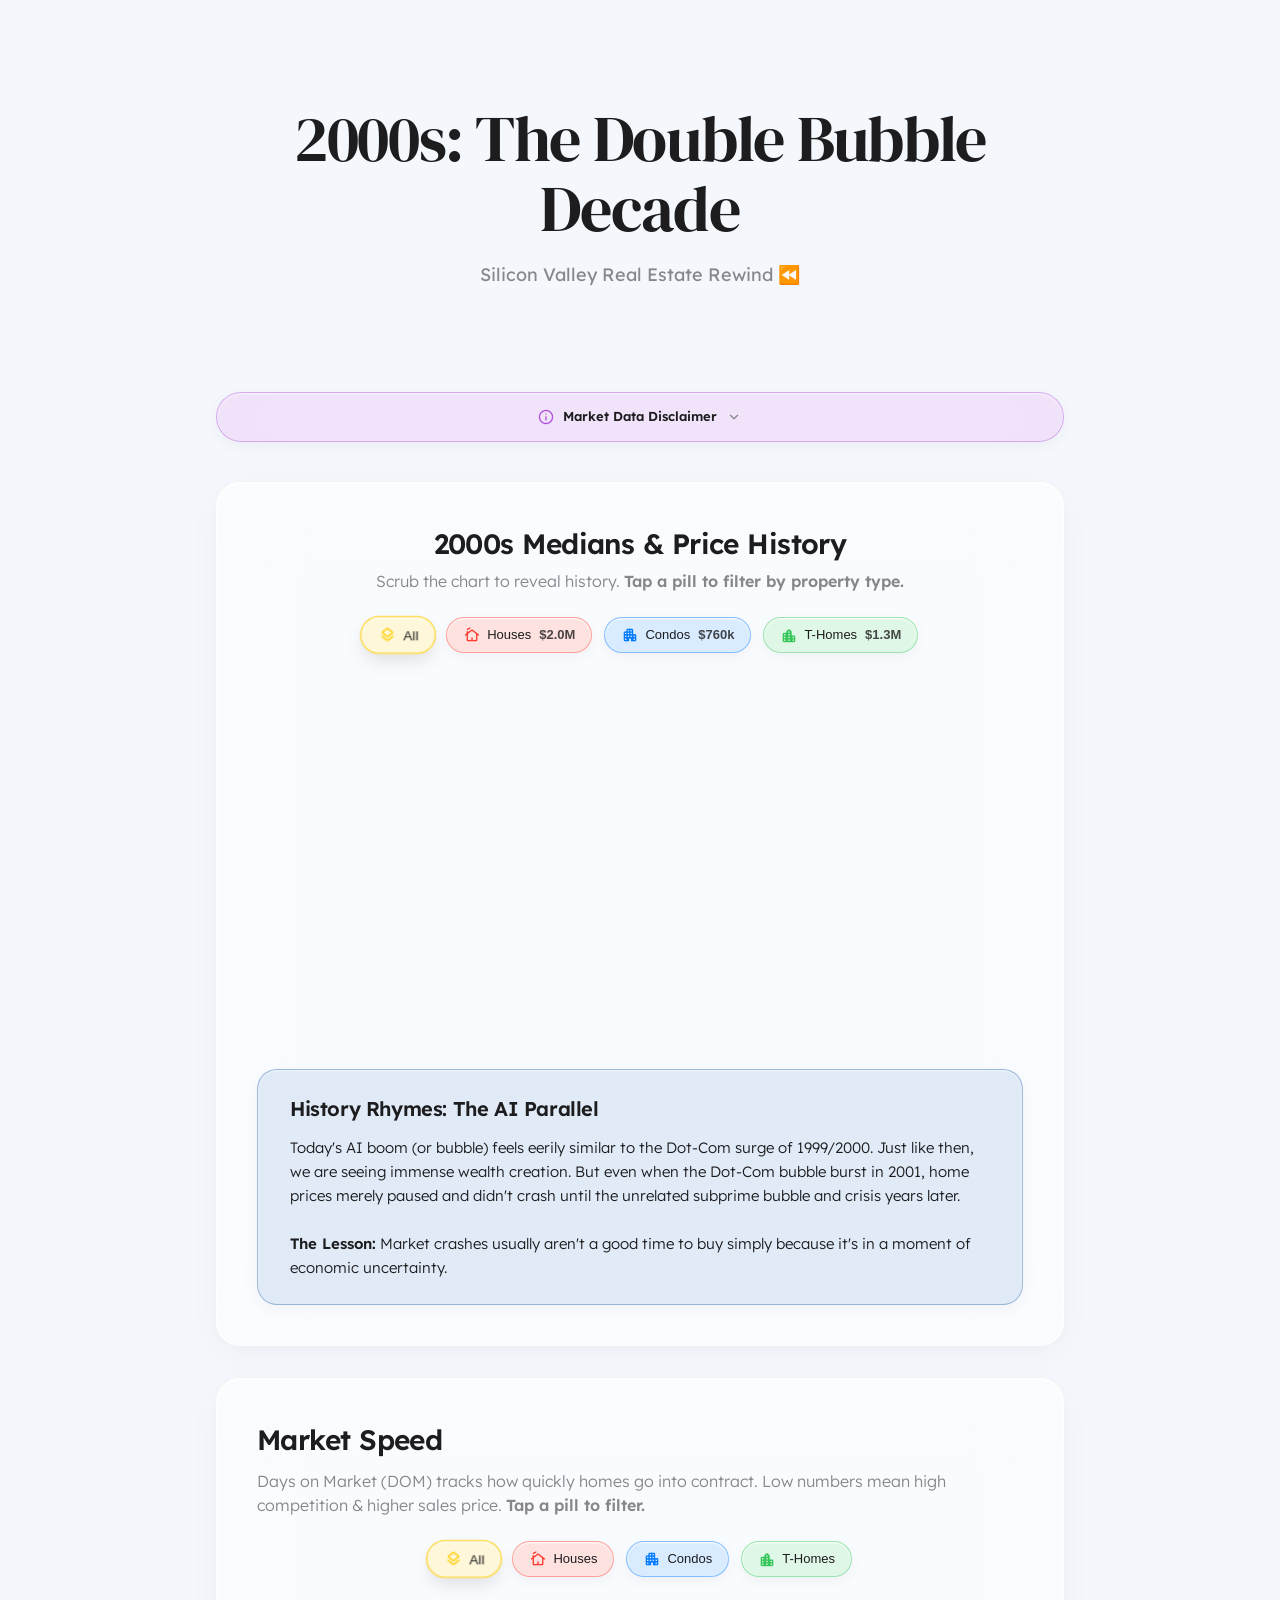
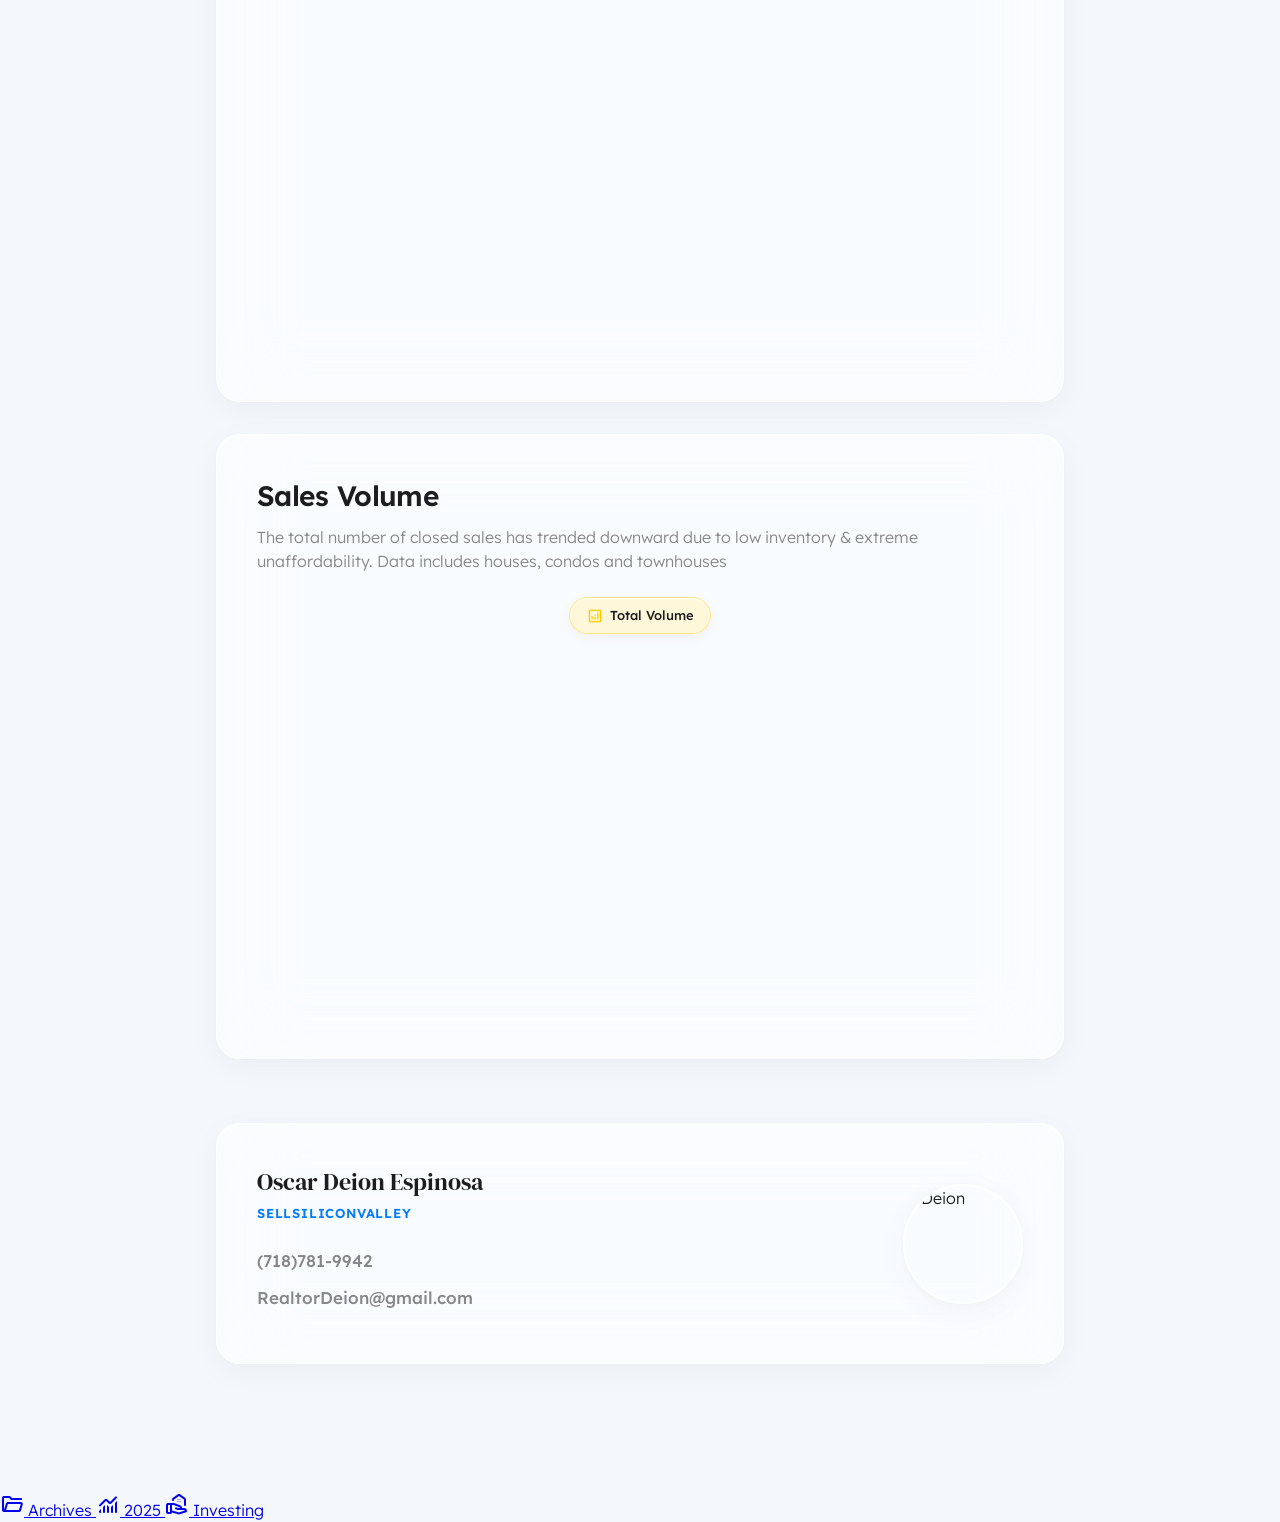
==== commit 87d16cc6: "Remove forecast and strategy section Removed the consolidated forecast and strategy section from the" ====
--- a/2000s.html
+++ b/2000s.html
@@ -111,44 +111,6 @@
           
           <div id="volume_chart" class="chart-canvas"></div>
       </section>
-
-      <!-- CONSOLIDATED FORECAST & STRATEGY SECTION -->
-      <section id="forecast-strategy" class="glass chart-section">
-          <h2 style="margin-bottom: 20px;">2026 Forecast</h2>
-          <div class="flex-grid" style="margin-bottom: 2.5rem;">
-              <div class="glass-inner card-small">
-                  <div><div class="card-label">Interest Rates</div><h3>The Pivot Point</h3></div>
-                  <p>Expect stable rates through Q2. A forecasted policy pivot in May could trigger a rate cut, fueling the summer market.</p>
-              </div>
-              <div class="glass-inner card-small">
-                  <div><div class="card-label">Inventory</div><h3>Golden Handcuffs</h3></div>
-                  <p>Inventory is structurally low. If rates drop mid-year, this shortage will collide with unleashed demand.</p>
-              </div>
-              <div class="glass-inner card-small">
-                  <div><div class="card-label">Prices</div><h3>4-8% Growth</h3></div>
-                  <p>If the AI bubble is actually a boom, tech stock valuations will allow buyers to push prices even higher.</p>
-              </div>
-          </div>
-
-          <h2 style="margin-bottom: 20px;">2026 Strategy</h2>
-          <div style="text-align: center;">
-              <div class="ios-toggle glass-inner">
-                  <button class="toggle-opt active" onclick="setStrategy('buy', this)">For Buyers</button>
-                  <button class="toggle-opt" onclick="setStrategy('sell', this)">For Sellers</button>
-              </div>
-          </div>
-
-          <div id="strat-buy" class="strat-content active insight-block glass-inner" style="margin-top: 0;">
-              <h3 style="color:var(--status-pos)">The "Winter Floor" Trade</h3>
-              <p style="font-size:1.125rem;">Prices are lowest right now. Buying now means fewer choices, but a better price. You are trading "choice" for "value".</p>
-          </div>
-
-          <div id="strat-sell" class="strat-content insight-block glass-inner" style="margin-top: 0;">
-              <h3 style="color:#5683BA">Prep for Peak</h3>
-              <p style="font-size:1.125rem;">Do not list in January. Use this month to paint and stage. Hit the market in the spring for maximum ROI.</p>
-          </div>
-      </section>
-      
       <!-- CONTACT SECTION -->
       <div id="contact" class="glass sig-block">
           <div class="sig-info">
@@ -185,7 +147,8 @@
   </nav>
 
   <script type="text/javascript" src="https://www.gstatic.com/charts/loader.js"></script>
-  <script src="script.js"></script>
+  <script src="data.js"></script>    <!-- Loads the master decadeData array -->
+  <script src="script.js"></script>  <!-- Runs our new filter and draws the charts -->
   <script src="//instant.page/5.2.0" type="module" crossorigin="anonymous"></script>
 </body>
 </html>
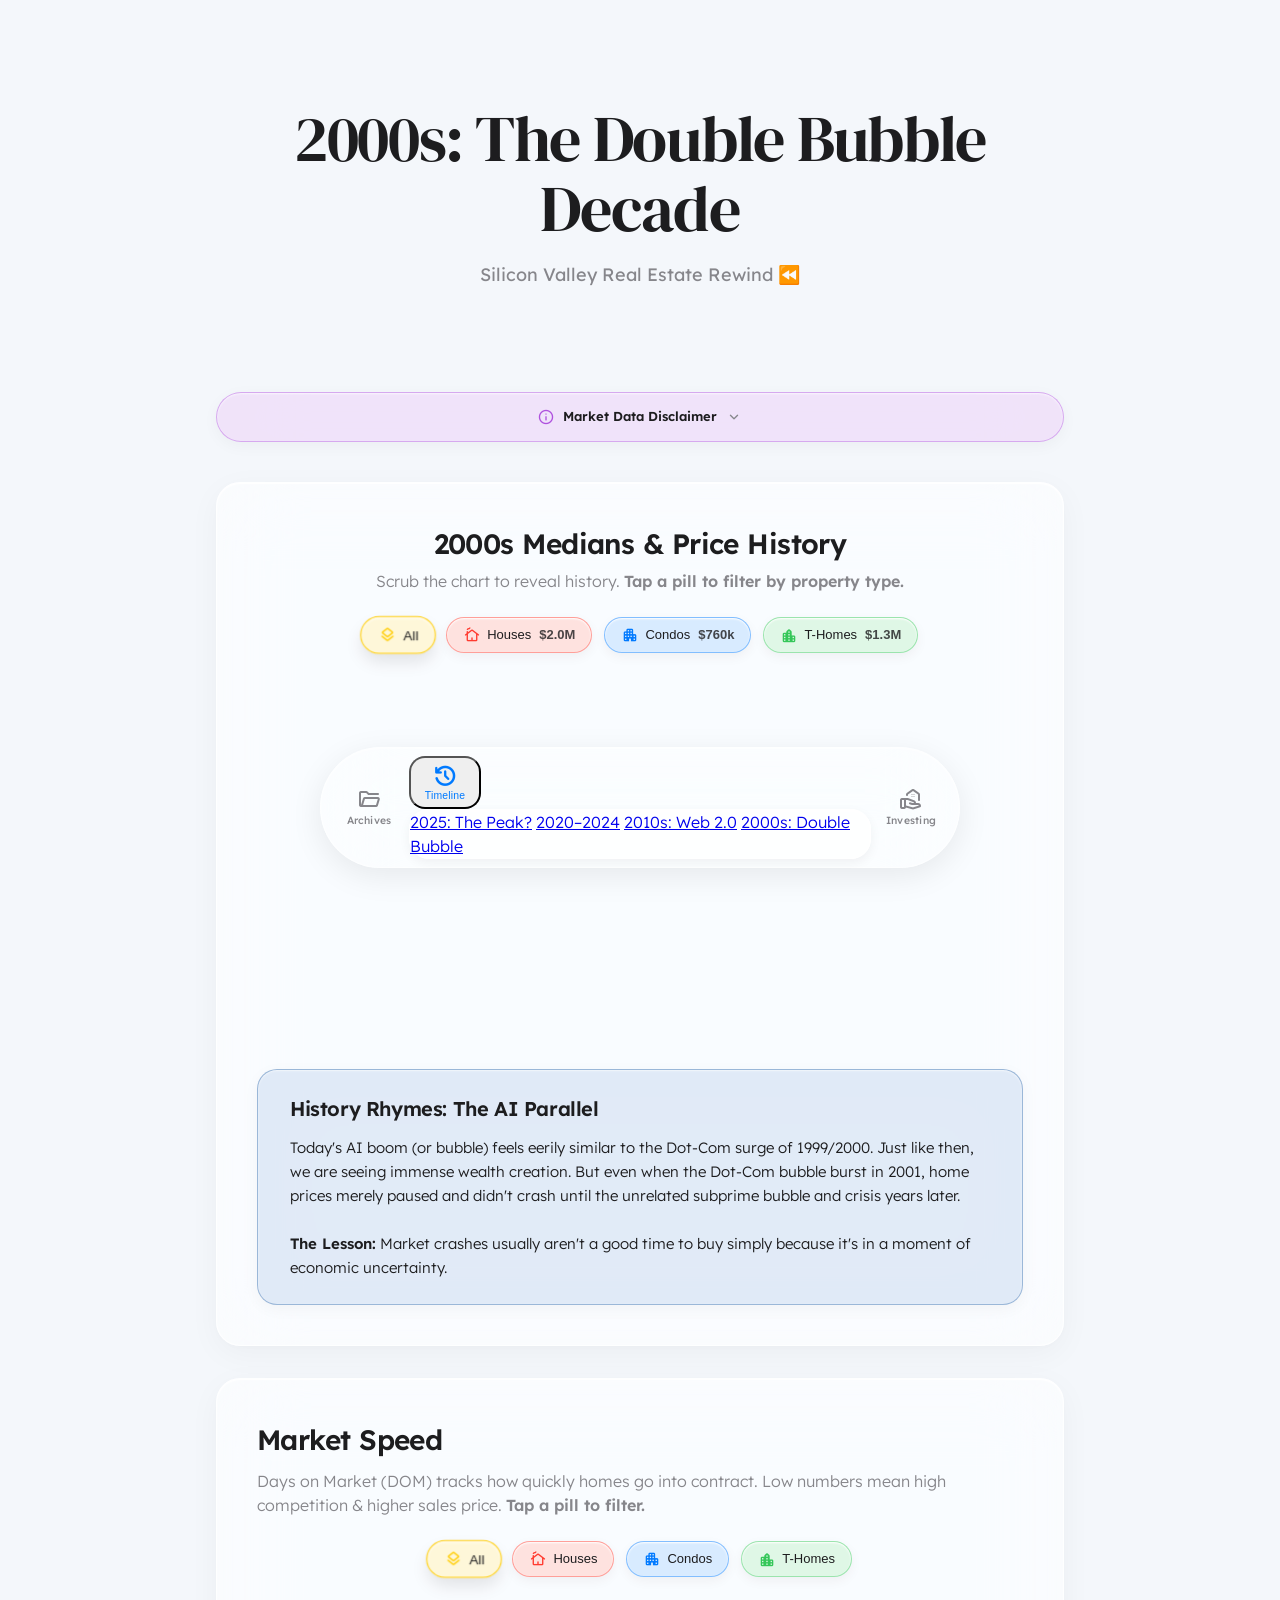
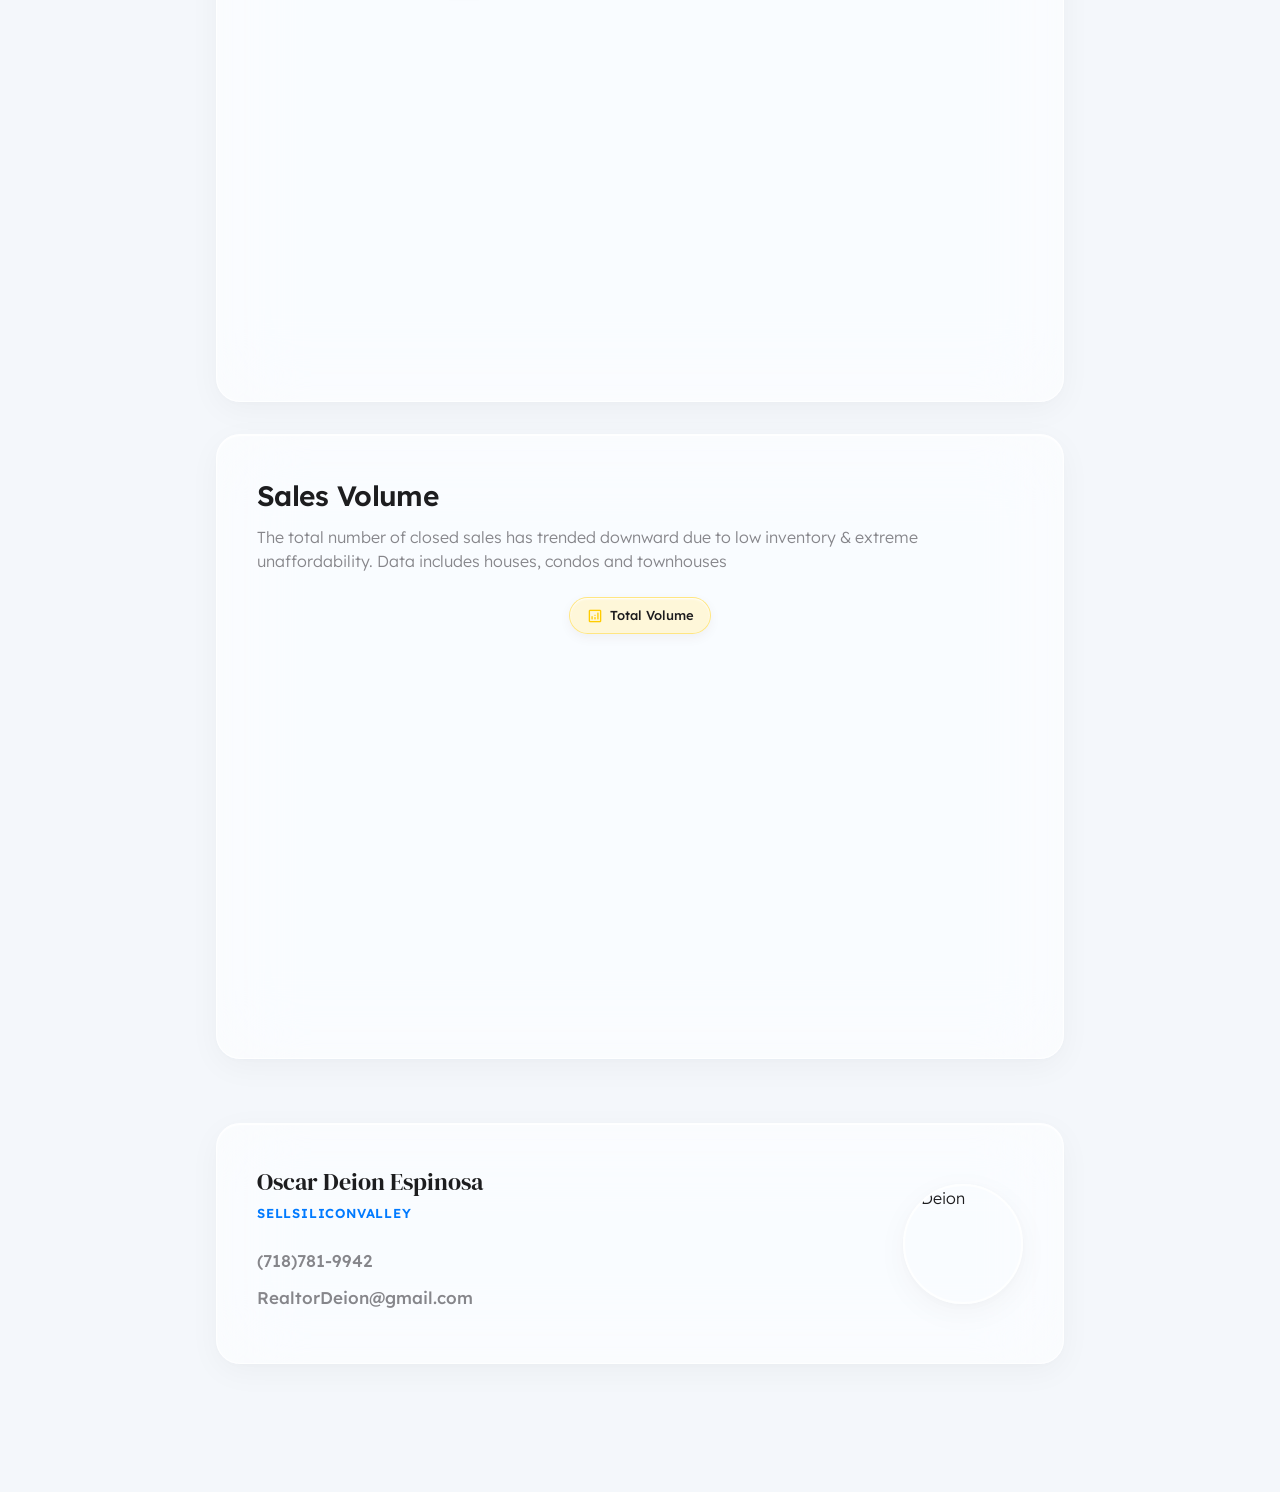
==== commit 2c0e9bef: "Implement timeline drawer menu in floating dock Added a timeline drawer menu with links to different" ====
--- a/2000s.html
+++ b/2000s.html
@@ -127,18 +127,31 @@
     </div>
   </div> 
 
-  <!-- THE FLOATING APP DOCK -->
+ <!-- THE FLOATING APP DOCK -->
   <nav class="floating-dock">
       <!-- 1. Hub Home -->
       <a href="index.html" class="dock-btn" aria-label="Archives">
           <span class="material-symbols-rounded">folder_open</span>
           <span class="dock-label">Archives</span>
       </a>
-      <!-- 2. Current 2025 Report -->
-      <a href="2025.html" class="dock-btn active" aria-label="2025 Report">
-          <span class="material-symbols-rounded">monitoring</span>
-          <span class="dock-label">2025</span>
-      </a>
+      
+      <!-- 2. The Timeline Drawer Menu -->
+      <div class="dock-drawer-container">
+          <button class="dock-btn active" id="era-toggle" aria-label="Timeline" onclick="toggleDrawer(event)">
+              <span class="material-symbols-rounded">history</span>
+              <span class="dock-label">Timeline</span>
+          </button>
+          
+          <!-- The Liquid Glass Popup -->
+          <div class="glass-inner era-drawer" id="era-drawer">
+              <!-- Change the active-era class depending on which HTML file this is in -->
+              <a href="2025.html" class="drawer-item">2025: The Peak?</a>
+              <a href="2020-2024.html" class="drawer-item">2020–2024</a>
+              <a href="2010s.html" class="drawer-item">2010s: Web 2.0</a>
+              <a href="2000s.html" class="drawer-item active-era">2000s: Double Bubble</a>
+          </div>
+      </div>
+
       <!-- 3. Investing Guide -->
       <a href="investing.html" class="dock-btn" aria-label="Investing Guide">
           <span class="material-symbols-rounded">real_estate_agent</span>
--- a/style.css
+++ b/style.css
@@ -396,3 +396,105 @@
   .article-header { align-items: flex-start; }
   .tag-row { margin-left: 0; margin-top: 1rem; }
 }
+/* ============================================================== */
+/* --- FLOATING APP DOCK (Liquid Glass Tab Bar) --- */
+/* ============================================================== */
+
+.floating-dock {
+  position: fixed;
+  bottom: 2rem;
+  left: 50%;
+  transform: translateX(-50%);
+  z-index: 9999;
+  
+  display: flex;
+  align-items: center;
+  gap: 0.25rem;
+  padding: 0.5rem 0.75rem;
+  border-radius: 999px; /* Absolute pill shape */
+  
+  /* Liquid Glass Engine */
+  background: var(--glass-nav);
+  backdrop-filter: var(--blur-amt);
+  -webkit-backdrop-filter: var(--blur-amt);
+  border: 1px solid var(--glass-nav-border);
+  box-shadow: 0 8px 32px rgba(0, 0, 0, 0.08), inset 0 1px 1px rgba(255, 255, 255, 0.5);
+  
+  /* Entrance Animation */
+  animation: dockSlideUp 0.6s cubic-bezier(0.16, 1, 0.3, 1) forwards;
+}
+
+body.dark-mode .floating-dock {
+  box-shadow: 0 16px 40px rgba(0, 0, 0, 0.6), inset 0 1px 1px rgba(255, 255, 255, 0.1);
+}
+
+@keyframes dockSlideUp {
+  from { opacity: 0; transform: translate(-50%, 2rem); }
+  to { opacity: 1; transform: translate(-50%, 0); }
+}
+
+.dock-btn {
+  display: flex;
+  flex-direction: column;
+  align-items: center;
+  justify-content: center;
+  gap: 0.125rem;
+  
+  min-width: 4.5rem; /* Large enough for fat-finger touch targets */
+  padding: 0.375rem 0.5rem;
+  border-radius: 1rem;
+  
+  color: var(--text-sub);
+  text-decoration: none;
+  transition: all 0.3s cubic-bezier(0.25, 1, 0.5, 1);
+  -webkit-tap-highlight-color: transparent; /* Removes blue flash on mobile taps */
+}
+
+/* Base Icon - Hollow */
+.dock-btn .material-symbols-rounded {
+  font-size: 1.5rem !important;
+  font-variation-settings: 'FILL' 0, 'wght' 400; 
+  transition: all 0.3s cubic-bezier(0.25, 1, 0.5, 1);
+}
+
+/* Micro Typography for the Labels */
+.dock-btn .dock-label {
+  font-size: 0.65rem;
+  font-weight: 500;
+  letter-spacing: 0.02em;
+}
+
+/* Active State (The iOS Blue) */
+.dock-btn.active {
+  color: var(--a-blue);
+}
+
+/* Active Icon - Filled and lightly scaled */
+.dock-btn.active .material-symbols-rounded {
+  font-variation-settings: 'FILL' 1, 'wght' 500;
+  transform: scale(1.1);
+}
+
+/* Tactile Desktop Hover */
+@media (hover: hover) and (pointer: fine) {
+  .dock-btn:not(.active):hover {
+    color: var(--text-main);
+    background: color-mix(in srgb, var(--text-main) 6%, transparent);
+    transform: translateY(-1px);
+  }
+}
+
+/* Mobile Adjustment: Slightly smaller bottom gap and wider reach */
+@media (max-width: 48rem) {
+  .floating-dock {
+    bottom: 1.5rem;
+    padding: 0.375rem 0.5rem;
+    width: 90%;
+    max-width: 22rem; /* Keeps it tight and pill-like on phones */
+    justify-content: space-between;
+  }
+  .dock-btn {
+    min-width: 0;
+    flex: 1;
+  }
+}
--- a/style.css
+++ b/style.css
@@ -396,3 +396,105 @@
   .article-header { align-items: flex-start; }
   .tag-row { margin-left: 0; margin-top: 1rem; }
 }
+/* ============================================================== */
+/* --- FLOATING APP DOCK (Liquid Glass Tab Bar) --- */
+/* ============================================================== */
+
+.floating-dock {
+  position: fixed;
+  bottom: 2rem;
+  left: 50%;
+  transform: translateX(-50%);
+  z-index: 9999;
+  
+  display: flex;
+  align-items: center;
+  gap: 0.25rem;
+  padding: 0.5rem 0.75rem;
+  border-radius: 999px; /* Absolute pill shape */
+  
+  /* Liquid Glass Engine */
+  background: var(--glass-nav);
+  backdrop-filter: var(--blur-amt);
+  -webkit-backdrop-filter: var(--blur-amt);
+  border: 1px solid var(--glass-nav-border);
+  box-shadow: 0 8px 32px rgba(0, 0, 0, 0.08), inset 0 1px 1px rgba(255, 255, 255, 0.5);
+  
+  /* Entrance Animation */
+  animation: dockSlideUp 0.6s cubic-bezier(0.16, 1, 0.3, 1) forwards;
+}
+
+body.dark-mode .floating-dock {
+  box-shadow: 0 16px 40px rgba(0, 0, 0, 0.6), inset 0 1px 1px rgba(255, 255, 255, 0.1);
+}
+
+@keyframes dockSlideUp {
+  from { opacity: 0; transform: translate(-50%, 2rem); }
+  to { opacity: 1; transform: translate(-50%, 0); }
+}
+
+.dock-btn {
+  display: flex;
+  flex-direction: column;
+  align-items: center;
+  justify-content: center;
+  gap: 0.125rem;
+  
+  min-width: 4.5rem; /* Large enough for fat-finger touch targets */
+  padding: 0.375rem 0.5rem;
+  border-radius: 1rem;
+  
+  color: var(--text-sub);
+  text-decoration: none;
+  transition: all 0.3s cubic-bezier(0.25, 1, 0.5, 1);
+  -webkit-tap-highlight-color: transparent; /* Removes blue flash on mobile taps */
+}
+
+/* Base Icon - Hollow */
+.dock-btn .material-symbols-rounded {
+  font-size: 1.5rem !important;
+  font-variation-settings: 'FILL' 0, 'wght' 400; 
+  transition: all 0.3s cubic-bezier(0.25, 1, 0.5, 1);
+}
+
+/* Micro Typography for the Labels */
+.dock-btn .dock-label {
+  font-size: 0.65rem;
+  font-weight: 500;
+  letter-spacing: 0.02em;
+}
+
+/* Active State (The iOS Blue) */
+.dock-btn.active {
+  color: var(--a-blue);
+}
+
+/* Active Icon - Filled and lightly scaled */
+.dock-btn.active .material-symbols-rounded {
+  font-variation-settings: 'FILL' 1, 'wght' 500;
+  transform: scale(1.1);
+}
+
+/* Tactile Desktop Hover */
+@media (hover: hover) and (pointer: fine) {
+  .dock-btn:not(.active):hover {
+    color: var(--text-main);
+    background: color-mix(in srgb, var(--text-main) 6%, transparent);
+    transform: translateY(-1px);
+  }
+}
+
+/* Mobile Adjustment: Slightly smaller bottom gap and wider reach */
+@media (max-width: 48rem) {
+  .floating-dock {
+    bottom: 1.5rem;
+    padding: 0.375rem 0.5rem;
+    width: 90%;
+    max-width: 22rem; /* Keeps it tight and pill-like on phones */
+    justify-content: space-between;
+  }
+  .dock-btn {
+    min-width: 0;
+    flex: 1;
+  }
+}
